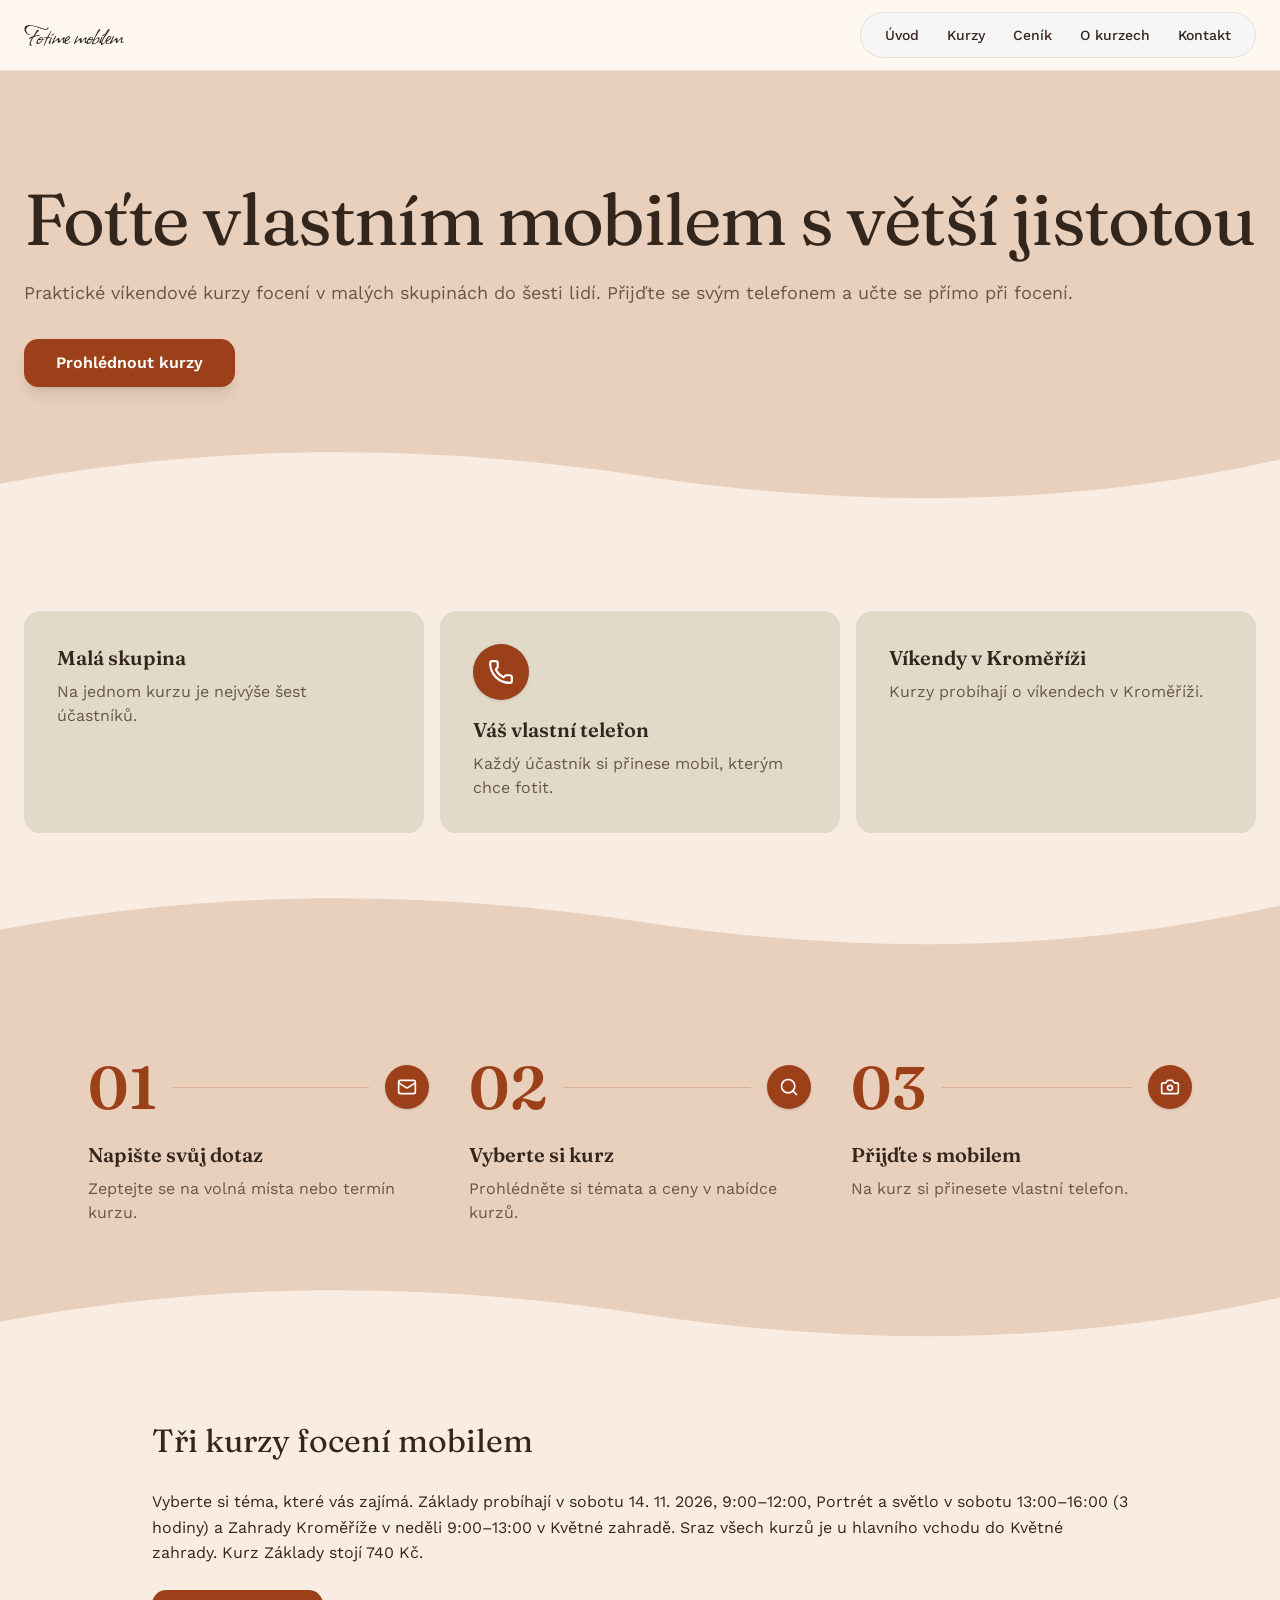
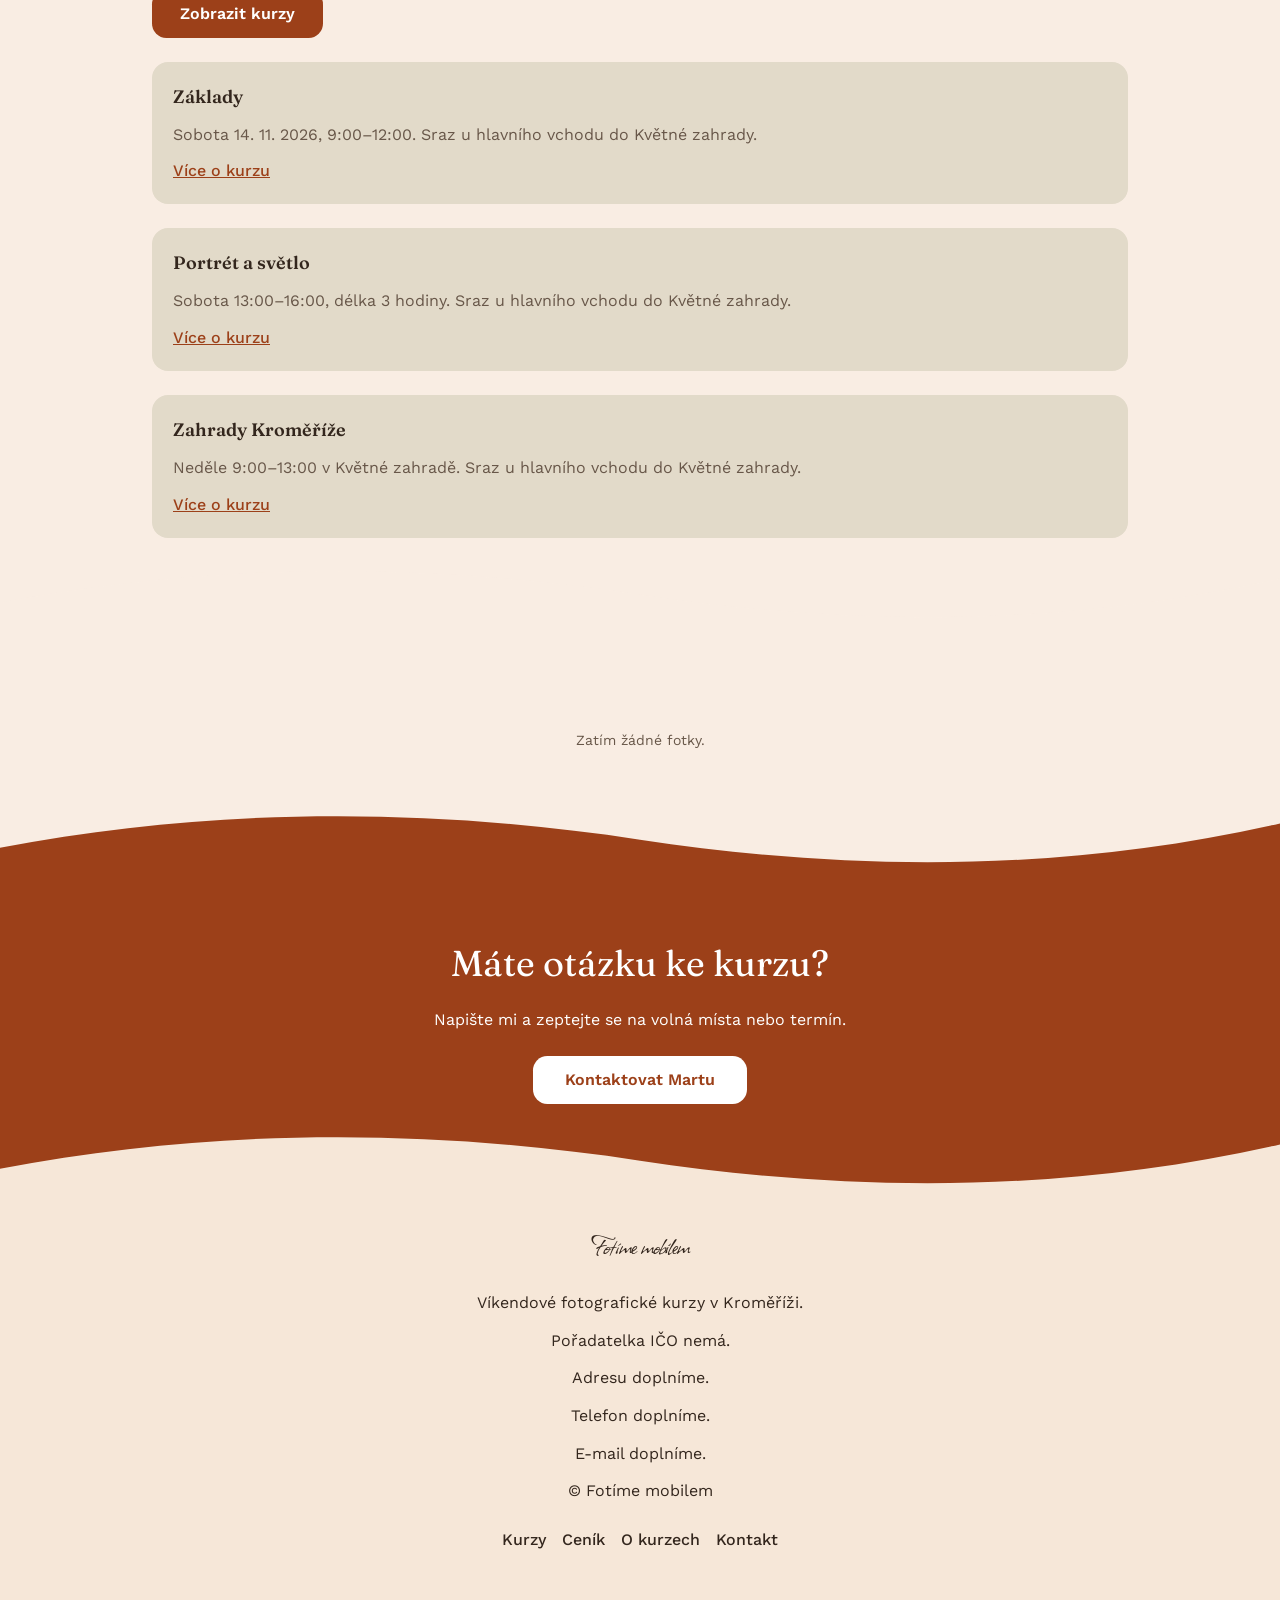
==== index.html @ 99a4ca1e "Deploy website: Fotíme mobilem" ====
<!DOCTYPE html>
<html lang="cs">
  <head>
    <meta charset="UTF-8" />
    <meta name="viewport" content="width=device-width, initial-scale=1.0" />
    <meta name="description" content="Praktické víkendové kurzy focení vlastním mobilem v Kroměříži. Malé skupiny do šesti lidí a tři kurzy od 690 Kč." />
    <meta property="og:title" content="Fotíme mobilem" />
    <meta property="og:description" content="Praktické víkendové kurzy focení vlastním mobilem v Kroměříži. Malé skupiny do šesti lidí a tři kurzy od 690 Kč." />
    <meta property="og:type" content="website" />
    <meta property="og:locale" content="cs" />
    <meta name="twitter:card" content="summary" />
    <meta name="twitter:title" content="Fotíme mobilem" />
    <meta name="twitter:description" content="Praktické víkendové kurzy focení vlastním mobilem v Kroměříži. Malé skupiny do šesti lidí a tři kurzy od 690 Kč." />
    <script type="application/ld+json">{"@context":"https://schema.org","@graph":[{"@type":"Organization","name":"Fotíme mobilem"}]}</script>
    <title>Fotíme mobilem</title>
    <link rel="stylesheet" href="/assets/utilities.css" />
    <link rel="stylesheet" href="/styles.css" />
  </head>
  <body>
    <div class="jean-site-shell" data-jean-motion="off" style="min-height:100vh;display:flex;flex-direction:column">
    <header data-jean-burger="{&quot;panelCss&quot;:&quot;background:#FFF8F0;border-color:color-mix(in srgb, #33261D 10%, transparent)&quot;,&quot;linkCss&quot;:&quot;color:#33261D&quot;,&quot;links&quot;:[{&quot;href&quot;:&quot;/&quot;,&quot;label&quot;:&quot;Úvod&quot;},{&quot;href&quot;:&quot;/kurzy.html#section_kurzy&quot;,&quot;label&quot;:&quot;Kurzy&quot;},{&quot;href&quot;:&quot;/cenik.html#section_cenik&quot;,&quot;label&quot;:&quot;Ceník&quot;},{&quot;href&quot;:&quot;/o-kurzech.html#section_o-kurzech&quot;,&quot;label&quot;:&quot;O kurzech&quot;},{&quot;href&quot;:&quot;/kontakt.html#section_kontakt&quot;,&quot;label&quot;:&quot;Kontakt&quot;}],&quot;cta&quot;:null,&quot;mobileOnly&quot;:true}" class="sticky top-0 z-50" style="background-color:var(--color-bg);border-bottom:1px solid var(--color-line)" id="section_header" data-section-id="section_header" data-section-type="header">
      <div class="max-w-7xl mx-auto px-6 py-3 flex items-center justify-between gap-8">
        <span class="inline-flex items-center gap-3 flex-shrink-0"><span class="text-xl tracking-tight flex-shrink-0" data-block-id="block_brand" data-block-type="text.heading" style="color:var(--color-text);font-family:'Allison', var(--font-heading);font-weight:400;font-size:1.875rem">Fotíme mobilem</span></span>
        <nav class="hidden md:flex items-center gap-1 px-3 py-1.5 rounded-full" style="background-color:var(--color-nav);border:1px solid var(--color-nav-border)" data-block-id="block_navigation" data-block-type="nav_links">
          <a href="/" class="text-sm font-medium px-3 py-1.5 rounded-full hover:opacity-70 transition-opacity" style="color:var(--color-text)">Úvod</a>
          <a href="/kurzy.html#section_kurzy" class="text-sm font-medium px-3 py-1.5 rounded-full hover:opacity-70 transition-opacity" style="color:var(--color-text)">Kurzy</a>
          <a href="/cenik.html#section_cenik" class="text-sm font-medium px-3 py-1.5 rounded-full hover:opacity-70 transition-opacity" style="color:var(--color-text)">Ceník</a>
          <a href="/o-kurzech.html#section_o-kurzech" class="text-sm font-medium px-3 py-1.5 rounded-full hover:opacity-70 transition-opacity" style="color:var(--color-text)">O kurzech</a>
          <a href="/kontakt.html#section_kontakt" class="text-sm font-medium px-3 py-1.5 rounded-full hover:opacity-70 transition-opacity" style="color:var(--color-text)">Kontakt</a>
        </nav>
        
        <button type="button" aria-expanded="false" aria-controls="jean-header-menu" aria-label="Menu" class="md:hidden inline-flex flex-col justify-center items-center gap-1.5 w-11 h-11 -mr-2 flex-shrink-0 cursor-pointer bg-transparent border-0">
          <span style="width:20px;height:2px;background-color:var(--color-text);display:block;transition:transform .2s;transform:none"></span>
          <span style="width:20px;height:2px;background-color:var(--color-text);display:block;opacity:1;transition:opacity .2s"></span>
          <span style="width:20px;height:2px;background-color:var(--color-text);display:block;transition:transform .2s;transform:none"></span>
        </button>
      </div>
      
    </header>
    <section class=" jean-scroll-stage jean-hero-stage py-20 lg:py-28 relative overflow-hidden" data-jean-parallax-root="hero" style="background-color:var(--color-surface-strong)" data-jean-edge-below="1" id="section_hero" data-section-id="section_hero" data-section-type="hero">

      <div class="jean-hero-shell">
        <div class="relative z-10 max-w-7xl mx-auto px-6 flex flex-col lg:flex-row items-center gap-12 w-full">
        <div class="flex-1 jean-panel-sticky jean-motion-layer jean-parallax-subtle" data-jean-reveal="true">
          <h1 class="text-5xl lg:text-7xl tracking-tight" data-block-id="block_hero_heading" data-block-type="text.heading" style="color:var(--color-text);font-family:var(--font-heading);font-weight:400">Foťte vlastním mobilem s větší jistotou</h1>
          <p class="mt-6 text-lg" data-block-id="block_hero_intro" data-block-type="text.paragraph" style="color:var(--color-muted);font-family:var(--font-body);font-weight:400">Praktické víkendové kurzy focení v malých skupinách do šesti lidí. Přijďte se svým telefonem a učte se přímo při focení.</p>
          <div class="mt-8"><a href="/kurzy#section_kurzy" class=" inline-block px-8 py-3 font-semibold shadow-lg" data-block-id="block_hero_courses" data-block-type="button" style="border-radius:0.9rem;color:var(--color-on-primary, #fff);background-color:var(--color-primary);border:none">Prohlédnout kurzy</a></div>
        </div>
        
        </div>
      </div>
    </section>
    <div id="section_uvod" class="jean-motion-layer" data-jean-reveal="true" data-section-id="section_uvod" data-section-type="features" data-jean-edge-above="wave" data-jean-edge-below="1">
    <section class="py-20 lg:py-28 jean-scroll-stage jean-section-shell" data-jean-parallax-root="features" style="background-color:var(--color-bg-alt)">
      <div class="max-w-7xl mx-auto px-6 ">
        
        
        <div class="jean-stagger-grid grid grid-cols-1 md:grid-cols-2 lg:grid-cols-3 gap-6 items-stretch">
          <div class="group jean-card-filled p-8 rounded-2xl h-full flex flex-col jean-motion-layer jean-stagger-card jean-parallax-up" data-jean-reveal="true" data-block-id="block_mala_skupina" data-block-type="card" style="transition-delay:0s">
            
            
            <h3 class="text-xl font-semibold mb-2" style="color:var(--color-text)">Malá skupina</h3>
            <p style="color:var(--color-muted)">Na jednom kurzu je nejvýše šest účastníků.</p>
          </div>
          <div class="group jean-card-filled p-8 rounded-2xl h-full flex flex-col jean-motion-layer jean-stagger-card jean-parallax-down" data-jean-reveal="true" data-block-id="block_vlastni_telefon" data-block-type="card" style="transition-delay:0.08s">
            
            <div class="w-14 h-14 rounded-full flex items-center justify-center mb-4" style="background-color:var(--color-primary);color:var(--color-on-primary, #fff);box-shadow:0 1px 3px rgba(15,23,42,0.14)"><svg xmlns="http://www.w3.org/2000/svg" class="lucide lucide-phone" width="26" height="26" viewBox="0 0 24 24" fill="none" stroke="currentColor" stroke-width="2" stroke-linecap="round" stroke-linejoin="round" aria-hidden="true"><path d="M13.832 16.568a1 1 0 0 0 1.213-.303l.355-.465A2 2 0 0 1 17 15h3a2 2 0 0 1 2 2v3a2 2 0 0 1-2 2A18 18 0 0 1 2 4a2 2 0 0 1 2-2h3a2 2 0 0 1 2 2v3a2 2 0 0 1-.8 1.6l-.468.351a1 1 0 0 0-.292 1.233 14 14 0 0 0 6.392 6.384" /></svg></div>
            <h3 class="text-xl font-semibold mb-2" style="color:var(--color-text)">Váš vlastní telefon</h3>
            <p style="color:var(--color-muted)">Každý účastník si přinese mobil, kterým chce fotit.</p>
          </div>
          <div class="group jean-card-filled p-8 rounded-2xl h-full flex flex-col jean-motion-layer jean-stagger-card jean-parallax-up" data-jean-reveal="true" data-block-id="block_vikend" data-block-type="card" style="transition-delay:0.16s">
            
            
            <h3 class="text-xl font-semibold mb-2" style="color:var(--color-text)">Víkendy v Kroměříži</h3>
            <p style="color:var(--color-muted)">Kurzy probíhají o víkendech v Kroměříži.</p>
          </div>
        </div>
      </div>
    </section>
    </div>
    <div id="section_jak_kurz_probiha" class="jean-motion-layer" data-jean-reveal="true" data-section-id="section_jak_kurz_probiha" data-section-type="how_it_works" data-jean-edge-above="wave" data-jean-edge-below="1">
    <section class="py-20 lg:py-28 jean-section-shell" data-jean-steps="numbered" style="background-color:var(--color-surface-strong)">
      <div class="max-w-6xl mx-auto px-6">
        
        
        <div class="jean-stagger-grid grid grid-cols-1 md:grid-cols-2 lg:grid-cols-3" style="column-gap:2.5rem;row-gap:3rem"><article class="jean-step flex flex-col jean-motion-layer jean-stagger-card jean-parallax-up" data-jean-reveal="true" data-block-id="block_krok_dotaz" data-block-type="card" style="transition-delay:0s">
            <div class="flex items-center gap-4 mb-6">
              <span class="text-5xl lg:text-6xl font-semibold leading-none" aria-hidden="true" data-jean-step-numeral="true" style="color:var(--color-primary);font-family:var(--font-heading);font-variant-numeric:tabular-nums">01</span>
              <span class="flex-1" aria-hidden="true" data-jean-step-rule="true" style="height:1px;background-color:var(--color-line-strong)"></span>
              <span class="w-11 h-11 rounded-full flex items-center justify-center shrink-0" style="background-color:var(--color-primary);color:var(--color-on-primary, #fff);box-shadow:0 1px 3px rgba(15,23,42,0.14)"><svg xmlns="http://www.w3.org/2000/svg" class="lucide lucide-mail" width="20" height="20" viewBox="0 0 24 24" fill="none" stroke="currentColor" stroke-width="2" stroke-linecap="round" stroke-linejoin="round" aria-hidden="true"><path d="m22 7-8.991 5.727a2 2 0 0 1-2.009 0L2 7" /> <rect x="2" y="4" width="20" height="16" rx="2" /></svg></span>
            </div>
            <h3 class="text-xl font-semibold mb-2" style="color:var(--color-text)">Napište svůj dotaz</h3><p style="color:var(--color-muted)">Zeptejte se na volná místa nebo termín kurzu.</p>
          </article>
          <article class="jean-step flex flex-col jean-motion-layer jean-stagger-card jean-parallax-down" data-jean-reveal="true" data-block-id="block_krok_vyber" data-block-type="card" style="transition-delay:0.08s">
            <div class="flex items-center gap-4 mb-6">
              <span class="text-5xl lg:text-6xl font-semibold leading-none" aria-hidden="true" data-jean-step-numeral="true" style="color:var(--color-primary);font-family:var(--font-heading);font-variant-numeric:tabular-nums">02</span>
              <span class="flex-1" aria-hidden="true" data-jean-step-rule="true" style="height:1px;background-color:var(--color-line-strong)"></span>
              <span class="w-11 h-11 rounded-full flex items-center justify-center shrink-0" style="background-color:var(--color-primary);color:var(--color-on-primary, #fff);box-shadow:0 1px 3px rgba(15,23,42,0.14)"><svg xmlns="http://www.w3.org/2000/svg" class="lucide lucide-search" width="20" height="20" viewBox="0 0 24 24" fill="none" stroke="currentColor" stroke-width="2" stroke-linecap="round" stroke-linejoin="round" aria-hidden="true"><path d="m21 21-4.34-4.34" /> <circle cx="11" cy="11" r="8" /></svg></span>
            </div>
            <h3 class="text-xl font-semibold mb-2" style="color:var(--color-text)">Vyberte si kurz</h3><p style="color:var(--color-muted)">Prohlédněte si témata a ceny v nabídce kurzů.</p>
          </article>
          <article class="jean-step flex flex-col jean-motion-layer jean-stagger-card jean-parallax-up" data-jean-reveal="true" data-block-id="block_krok_telefon" data-block-type="card" style="transition-delay:0.16s">
            <div class="flex items-center gap-4 mb-6">
              <span class="text-5xl lg:text-6xl font-semibold leading-none" aria-hidden="true" data-jean-step-numeral="true" style="color:var(--color-primary);font-family:var(--font-heading);font-variant-numeric:tabular-nums">03</span>
              <span class="flex-1" aria-hidden="true" data-jean-step-rule="true" style="height:1px;background-color:var(--color-line-strong)"></span>
              <span class="w-11 h-11 rounded-full flex items-center justify-center shrink-0" style="background-color:var(--color-primary);color:var(--color-on-primary, #fff);box-shadow:0 1px 3px rgba(15,23,42,0.14)"><svg xmlns="http://www.w3.org/2000/svg" class="lucide lucide-camera" width="20" height="20" viewBox="0 0 24 24" fill="none" stroke="currentColor" stroke-width="2" stroke-linecap="round" stroke-linejoin="round" aria-hidden="true"><path d="M14.5 4h-5L7 7H4a2 2 0 0 0-2 2v9a2 2 0 0 0 2 2h16a2 2 0 0 0 2-2V9a2 2 0 0 0-2-2h-3l-2.5-3z" /> <circle cx="12" cy="13" r="3" /></svg></span>
            </div>
            <h3 class="text-xl font-semibold mb-2" style="color:var(--color-text)">Přijďte s mobilem</h3><p style="color:var(--color-muted)">Na kurz si přinesete vlastní telefon.</p>
          </article></div>
        
      </div>
    </section>
    </div>
    <div id="section_nabidka" class="jean-motion-layer" data-jean-reveal="true" data-section-id="section_nabidka" data-section-type="content_group" data-jean-edge-above="wave" data-jean-edge-below="1">
    <section class="py-16 lg:py-20 jean-section-shell" style="background-color:var(--color-bg-alt)">
      <div class="max-w-5xl mx-auto px-6 flex flex-col gap-6">
        <div><h2 data-block-id="block_nabidka_heading" data-block-type="text.heading" style="font-size:2rem;font-weight:400;color:var(--color-text)">Tři kurzy focení mobilem</h2></div>
        <div><p data-block-id="block_nabidka_text" data-block-type="text.paragraph" style="color:var(--color-text);line-height:1.6;font-weight:400">Vyberte si téma, které vás zajímá. Základy probíhají v sobotu 14. 11. 2026, 9:00–12:00, Portrét a světlo v sobotu 13:00–16:00 (3 hodiny) a Zahrady Kroměříže v neděli 9:00–13:00 v Květné zahradě. Sraz všech kurzů je u hlavního vchodu do Květné zahrady. Kurz Základy stojí 740 Kč.</p></div>
        <div><div data-block-id="block_nabidka_button" data-block-type="button"><a href="/kurzy#section_kurzy" style="display:inline-block;padding:.75rem 1.75rem;font-weight:600;border-radius:0.9rem;color:var(--color-on-primary, #fff);background:var(--color-primary);border:none">Zobrazit kurzy</a></div></div>
        <div><div data-block-id="block_nabidka_kurz_zaklady" data-block-type="card" style="padding:1.25rem;border-radius:16px;border:1px solid transparent;background:var(--color-card-strong);color:var(--color-text);display:grid;gap:.75rem"><h3 style="font-size:1.125rem;font-weight:600;margin:0;color:var(--color-text)">Základy</h3><p style="margin:0;color:var(--color-muted);opacity:1;line-height:1.6">Sobota 14. 11. 2026, 9:00–12:00. Sraz u hlavního vchodu do Květné zahrady.</p><div style="display:flex;flex-wrap:wrap;gap:.75rem;align-items:center"><a href="/kurzy#section_kurzy" style="color:var(--color-primary);font-weight:500;text-decoration:underline">Více o kurzu</a></div></div></div>
        <div><div data-block-id="block_nabidka_kurz_portret" data-block-type="card" style="padding:1.25rem;border-radius:16px;border:1px solid transparent;background:var(--color-card-strong);color:var(--color-text);display:grid;gap:.75rem"><h3 style="font-size:1.125rem;font-weight:600;margin:0;color:var(--color-text)">Portrét a světlo</h3><p style="margin:0;color:var(--color-muted);opacity:1;line-height:1.6">Sobota 13:00–16:00, délka 3 hodiny. Sraz u hlavního vchodu do Květné zahrady.</p><div style="display:flex;flex-wrap:wrap;gap:.75rem;align-items:center"><a href="/kurzy#section_kurzy" style="color:var(--color-primary);font-weight:500;text-decoration:underline">Více o kurzu</a></div></div></div>
        <div><div data-block-id="block_nabidka_kurz_zahrady" data-block-type="card" style="padding:1.25rem;border-radius:16px;border:1px solid transparent;background:var(--color-card-strong);color:var(--color-text);display:grid;gap:.75rem"><h3 style="font-size:1.125rem;font-weight:600;margin:0;color:var(--color-text)">Zahrady Kroměříže</h3><p style="margin:0;color:var(--color-muted);opacity:1;line-height:1.6">Neděle 9:00–13:00 v Květné zahradě. Sraz u hlavního vchodu do Květné zahrady.</p><div style="display:flex;flex-wrap:wrap;gap:.75rem;align-items:center"><a href="/kurzy#section_kurzy" style="color:var(--color-primary);font-weight:500;text-decoration:underline">Více o kurzu</a></div></div></div>
      </div>
    </section>
    </div>
    <div class="jean-motion-layer" data-jean-reveal="true" data-jean-edge-above="wave" data-jean-edge-below="1" id="section_gallery" data-section-id="section_gallery" data-section-type="gallery">
    <section class="py-20 lg:py-28 jean-section-shell " style="background-color:var(--color-bg-alt)">
      <div class="jean-rhythm-wide mx-auto px-6">
        <div class="jean-widget jean-widget--gallery" data-jean-capability="gallery" data-jean-columns="2"><p class="jean-widget-empty">Zatím žádné fotky.</p></div>
      </div>
    </section>
    </div>
    <div id="section_cta_banner" class="jean-motion-layer" data-jean-reveal="true" data-section-id="section_cta_banner" data-section-type="cta_banner" data-jean-edge-above="wave" data-jean-edge-below="1">
    <section class="py-16 lg:py-20" style="background:var(--color-primary)">
      <div class="max-w-4xl mx-auto px-6 text-center">
        <h2 class="text-3xl lg:text-4xl font-bold mb-6" data-block-id="block_cta_heading" data-block-type="text.heading" style="color:var(--color-on-primary, #fff)">Máte otázku ke kurzu?</h2>
        <div class="jean-on-primary mb-6 flex flex-col gap-3"><div><p data-block-id="block_cta_text" data-block-type="text.paragraph" style="color:var(--color-text);line-height:1.6;font-weight:400">Napište mi a zeptejte se na volná místa nebo termín.</p></div></div>
        <a href="/kontakt#section_kontakt" class="inline-block px-8 py-3 font-semibold" data-block-id="block_cta_button" data-block-type="button" style="border-radius:0.9rem;color:var(--color-primary);background-color:var(--color-on-primary, #fff);border:none">Kontaktovat Martu</a>
      </div>
    </section>
    </div>
    <footer class="py-10 mt-auto" style="background-color:#F6E7D8" data-jean-edge-above="wave" id="section_footer" data-section-id="section_footer" data-section-type="footer">
      <div class="max-w-7xl mx-auto px-6 flex flex-col gap-6">
        <div class="text-center"><span class="text-xl font-bold tracking-tight" data-block-id="block_footer_brand" data-block-type="text.heading" style="color:var(--color-text);font-family:'Allison', var(--font-heading);font-weight:400;font-size:1.875rem">Fotíme mobilem</span></div>
        <div class="text-center max-w-3xl mx-auto flex flex-col gap-3"><div><p data-block-id="block_footer_location" data-block-type="text.paragraph" style="color:var(--color-text);line-height:1.6;font-weight:400">Víkendové fotografické kurzy v Kroměříži.</p></div>
          <div><p data-block-id="block_footer_ico" data-block-type="text.paragraph" style="color:var(--color-text);line-height:1.6;font-weight:400">Pořadatelka IČO nemá.</p></div>
          <div><p data-block-id="block_footer_address" data-block-type="text.paragraph" style="color:var(--color-text);line-height:1.6;font-weight:400">Adresu doplníme.</p></div>
          <div><p data-block-id="block_footer_phone" data-block-type="text.paragraph" style="color:var(--color-text);line-height:1.6;font-weight:400">Telefon doplníme.</p></div>
          <div><p data-block-id="block_footer_email" data-block-type="text.paragraph" style="color:var(--color-text);line-height:1.6;font-weight:400">E-mail doplníme.</p></div>
          <div><p data-block-id="block_footer_copyright" data-block-type="text.paragraph" style="color:var(--color-text);line-height:1.6;font-weight:400">© Fotíme mobilem</p></div></div>
        <div class="flex flex-col items-center gap-3"><div><nav data-block-id="block_footer_nav" data-block-type="nav_links" style="display:flex;flex-wrap:wrap;justify-content:center;gap:1rem"><a href="/kurzy#section_kurzy" style="color:var(--color-text);font-weight:500">Kurzy</a><a href="/cenik#section_cenik" style="color:var(--color-text);font-weight:500">Ceník</a><a href="/o-kurzech#section_o-kurzech" style="color:var(--color-text);font-weight:500">O kurzech</a><a href="/kontakt#section_kontakt" style="color:var(--color-text);font-weight:500">Kontakt</a></nav></div></div>
        
        
      </div>
    </footer><div data-jean-identification="1" aria-label="Údaje o provozovateli" style="background:#F6E7D8!important;color:#111827!important;font-family:var(--font-body, ui-sans-serif), system-ui, -apple-system, sans-serif;font-size:13px!important;line-height:1.6!important;padding:8px 16px;text-align:center;word-break:break-word;display:block!important;visibility:visible!important;opacity:1!important;position:static!important;height:auto!important;max-height:none!important;overflow:visible!important;clip-path:none!important;transform:none!important;content-visibility:visible!important"><span style="display:block!important;visibility:visible!important;opacity:1!important;color:inherit!important;font-size:13px!important;line-height:1.6!important;position:static!important;height:auto!important;max-height:none!important;overflow:visible!important;clip-path:none!important;transform:none!important;text-indent:0!important;letter-spacing:normal!important;word-spacing:normal!important;content-visibility:visible!important"><a href="https://jeanai.cz" rel="noopener" style="display:inline!important;text-decoration:underline;visibility:visible!important;opacity:1!important;color:inherit!important;font-size:13px!important;line-height:1.6!important;position:static!important;height:auto!important;max-height:none!important;overflow:visible!important;clip-path:none!important;transform:none!important;text-indent:0!important;letter-spacing:normal!important;word-spacing:normal!important;content-visibility:visible!important"><svg aria-hidden="true" focusable="false" width="14" height="14" viewBox="0 0 128 128" style="display:inline-block!important;visibility:visible!important;opacity:1!important;width:14px!important;height:14px!important;vertical-align:-2px;margin-right:6px"><defs><linearGradient id="jean-mark-ring" x1="0" y1="0" x2="1" y2="1"><stop offset="0" stop-color="#5814cf"/><stop offset="1" stop-color="#12c9e6"/></linearGradient></defs><circle cx="64" cy="64" r="43.5" fill="none" stroke="url(#jean-mark-ring)" stroke-width="19"/></svg>S péčí vytvořeno v JeanAI</a> · <a href="/soukromi.html" style="display:inline!important;text-decoration:underline;visibility:visible!important;opacity:1!important;color:inherit!important;font-size:13px!important;line-height:1.6!important;position:static!important;height:auto!important;max-height:none!important;overflow:visible!important;clip-path:none!important;transform:none!important;text-indent:0!important;letter-spacing:normal!important;word-spacing:normal!important;content-visibility:visible!important">Zásady ochrany osobních údajů</a></span></div>
    </div>
    <script>
(function () {
  "use strict";

  function styled(tag, css) {
    var el = document.createElement(tag);
    el.style.cssText = css;
    return el;
  }

  // ── gallery lightbox — parity with the React modal, clicks only ──
  var galleries = document.querySelectorAll('[data-jean-lightbox]');
  for (var g = 0; g < galleries.length; g += 1) (function (sectionEl) {
    var figures = sectionEl.querySelectorAll('figure');
    var managedMount = sectionEl.getAttribute('data-jean-lightbox') === 'managed';
    if (figures.length === 0 && !managedMount) return;
    var items = [];
    for (var i = 0; i < figures.length; i += 1) {
      var img = figures[i].querySelector('img');
      items.push({
        src: img ? (img.getAttribute('data-jean-full') || img.getAttribute('src') || '') : '',
        alt: img ? (img.getAttribute('alt') || '') : '',
      });
    }

    var idx = -1;
    var overlay = null;
    var imgEl = null;
    var counterEl = null;

    function close() {
      if (overlay && overlay.parentNode) overlay.parentNode.removeChild(overlay);
      overlay = null;
      idx = -1;
    }
    function show(next) {
      idx = Math.max(0, Math.min(items.length - 1, next));
      imgEl.src = items[idx].src;
      imgEl.alt = items[idx].alt;
      counterEl.textContent = (idx + 1) + ' / ' + items.length;
    }
    function navButton(placementCss, text, onClick) {
      var btn = styled('button', 'position:absolute;' + placementCss + ';padding:0.75rem;border-radius:9999px;background:rgba(255,255,255,0.15);color:#fff;border:none;cursor:pointer');
      btn.type = 'button';
      btn.textContent = text;
      btn.addEventListener('click', function (e) { e.stopPropagation(); onClick(); });
      return btn;
    }
    function open(start) {
      overlay = styled('div', 'position:fixed;inset:0;z-index:100;display:flex;align-items:center;justify-content:center;background:rgba(0,0,0,0.92)');
      overlay.addEventListener('click', close);
      var wrap = styled('div', 'position:relative');
      wrap.addEventListener('click', function (e) { e.stopPropagation(); });
      imgEl = styled('img', 'max-height:85vh;max-width:90vw;border-radius:0.75rem;object-fit:contain;box-shadow:0 25px 50px rgba(0,0,0,0.5)');
      wrap.appendChild(imgEl);
      counterEl = styled('div', 'position:absolute;bottom:1rem;left:50%;transform:translateX(-50%);font-size:0.875rem;color:rgba(255,255,255,0.7)');
      overlay.appendChild(wrap);
      overlay.appendChild(navButton('left:1rem;top:50%;transform:translateY(-50%);font-size:1.5rem', '\u2190', function () { show(idx - 1); }));
      overlay.appendChild(navButton('right:1rem;top:50%;transform:translateY(-50%);font-size:1.5rem', '\u2192', function () { show(idx + 1); }));
      overlay.appendChild(navButton('top:1rem;right:1rem;font-size:1.2rem;line-height:1', '\u00d7', close));
      overlay.appendChild(counterEl);
      document.body.appendChild(overlay);
      show(start);
    }

    // 8z56 W-2a — a MANAGED gallery's figures are its collection's, and the
    // live refresh replaces them after this runs: one delegate on the section,
    // the list read at the click, and a placeholder panel never opens.
    if (managedMount) {
      sectionEl.addEventListener('click', function (e) {
        var fig = e && e.target && e.target.closest ? e.target.closest('figure') : null;
        if (!fig || fig.closest('[data-jean-placeholder]')) return;
        var live = sectionEl.querySelectorAll('figure');
        var at = -1;
        items = [];
        for (var k = 0; k < live.length; k += 1) {
          if (live[k].closest('[data-jean-placeholder]')) continue;
          if (live[k] === fig) at = items.length;
          var liveImg = live[k].querySelector('img');
          items.push({
            src: liveImg ? (liveImg.getAttribute('data-jean-full') || liveImg.getAttribute('src') || '') : '',
            alt: liveImg ? (liveImg.getAttribute('alt') || '') : '',
          });
        }
        if (at >= 0) open(at);
      });
      return;
    }

    for (var f = 0; f < figures.length; f += 1) (function (fi) {
      figures[fi].addEventListener('click', function () { open(fi); });
    })(f);
  })(galleries[g]);

  // ── a picture that opens (8z46 QL-24a) ──
  // Bound to img[data-jean-image-open], which the renderer stamps on a picture
  // whose block or site says it opens. Never in the editor's canvas: the
  // overlay's own script is on that page (script[data-jean-overlay]) and a
  // click there selects the block, so the click is left to it.
  //
  // From the keyboard too (8z46 leftover, 8z50 run): the picture is in the Tab
  // order and opens on Enter or Space; the dialog takes the focus on its close
  // button and keeps Tab inside; closing it, any way, gives the focus back to
  // the picture that opened it. The canvas is asked at the moment of the key,
  // as at the click: its overlay script comes after this one on the page.
  var openables = document.querySelectorAll('img[data-jean-image-open]');
  if (openables.length > 0) (function () {
    var box = null;
    var boxImg = null;
    var boxCaption = null;
    var boxCounter = null;
    var boxClose = null;
    var opener = null;
    var group = [];
    var at = -1;

    function inEditorCanvas() {
      return typeof document.querySelector === 'function' && Boolean(document.querySelector('script[data-jean-overlay]'));
    }
    function sameSection(img) {
      var root = typeof img.closest === 'function' ? img.closest('[data-section-id]') : null;
      if (!root) return [img];
      var list = root.querySelectorAll('img[data-jean-image-open]');
      var out = [];
      for (var i = 0; i < list.length; i += 1) out.push(list[i]);
      return out.length ? out : [img];
    }
    function paint() {
      var img = group[at];
      boxImg.src = img.getAttribute('data-jean-full') || img.getAttribute('src') || '';
      boxImg.alt = img.getAttribute('alt') || '';
      boxCaption.textContent = boxImg.alt;
      boxCaption.style.display = boxImg.alt ? 'block' : 'none';
      if (boxCounter) boxCounter.textContent = (at + 1) + ' / ' + group.length;
    }
    function step(delta) {
      if (group.length < 2) return;
      at = (at + delta + group.length) % group.length;
      paint();
    }
    function inside(el) {
      for (var x = el; x; x = x.parentNode) if (x === box) return true;
      return false;
    }
    function keepTabInside(e) {
      var buttons = box.querySelectorAll('button');
      if (!buttons.length) return;
      var first = buttons[0];
      var last = buttons[buttons.length - 1];
      var active = document.activeElement;
      if (e.shiftKey ? (active === first || !inside(active)) : (active === last || !inside(active))) {
        if (typeof e.preventDefault === 'function') e.preventDefault();
        (e.shiftKey ? last : first).focus();
      }
    }
    function onKey(e) {
      if (!box) return;
      if (e.key === 'Escape') shut();
      else if (e.key === 'ArrowRight') step(1);
      else if (e.key === 'ArrowLeft') step(-1);
      else if (e.key === 'Tab') keepTabInside(e);
    }
    function shut() {
      if (box && box.parentNode) box.parentNode.removeChild(box);
      box = null;
      boxClose = null;
      at = -1;
      if (typeof document.removeEventListener === 'function') document.removeEventListener('keydown', onKey);
      var back = opener;
      opener = null;
      if (back && typeof back.focus === 'function') back.focus();
    }
    function control(placementCss, text, onClick) {
      var btn = styled('button', 'position:absolute;' + placementCss + ';padding:0.75rem;border-radius:9999px;background:rgba(255,255,255,0.15);color:#fff;border:none;cursor:pointer');
      btn.type = 'button';
      btn.textContent = text;
      btn.addEventListener('click', function (e) { e.stopPropagation(); onClick(); });
      return btn;
    }
    function open(img) {
      opener = img;
      group = sameSection(img);
      at = Math.max(0, group.indexOf(img));
      box = styled('div', 'position:fixed;inset:0;z-index:101;display:flex;flex-direction:column;align-items:center;justify-content:center;gap:1rem;padding:1.5rem;background:rgba(0,0,0,0.9);cursor:zoom-out');
      box.setAttribute('role', 'dialog');
      box.setAttribute('aria-modal', 'true');
      box.addEventListener('click', shut);
      boxImg = styled('img', 'max-height:80vh;max-width:92vw;border-radius:0.75rem;object-fit:contain;box-shadow:0 25px 50px rgba(0,0,0,0.5);cursor:default');
      boxImg.addEventListener('click', function (e) { e.stopPropagation(); });
      boxCaption = styled('p', 'margin:0;max-width:60rem;text-align:center;color:#fff;font-size:0.95rem;line-height:1.5');
      box.appendChild(boxImg);
      box.appendChild(boxCaption);
      boxCounter = null;
      if (group.length > 1) {
        boxCounter = styled('div', 'font-size:0.875rem;color:rgba(255,255,255,0.7)');
        box.appendChild(boxCounter);
        box.appendChild(control('left:1rem;top:50%;transform:translateY(-50%);font-size:1.5rem', '\u2190', function () { step(-1); }));
        box.appendChild(control('right:1rem;top:50%;transform:translateY(-50%);font-size:1.5rem', '\u2192', function () { step(1); }));
      }
      boxClose = control('top:1rem;right:1rem;font-size:1.2rem;line-height:1', '\u00d7', shut);
      box.appendChild(boxClose);
      document.body.appendChild(box);
      if (typeof document.addEventListener === 'function') document.addEventListener('keydown', onKey);
      paint();
      if (typeof boxClose.focus === 'function') boxClose.focus();
    }
    for (var o = 0; o < openables.length; o += 1) (function (img) {
      if (img.getAttribute('tabindex') === null) img.setAttribute('tabindex', '0');
      img.setAttribute('role', 'button');
      img.addEventListener('click', function (e) {
        if (inEditorCanvas()) return;
        if (e && e.defaultPrevented) return;
        open(img);
      });
      // Enter opens on the press, Space on the release, as a button does: the
      // focus moves onto the close button when it opens, and a Space released
      // there would click it shut again. A held Enter opens once (its repeats
      // would press the close button, then the picture, in turn), and Space
      // opens only on the release of a press that began on this picture.
      var spacePressed = false;
      img.addEventListener('keydown', function (e) {
        if (box || inEditorCanvas()) return;
        if (e.key !== 'Enter' && e.key !== ' ') return;
        if (typeof e.preventDefault === 'function') e.preventDefault();
        if (e.repeat) return;
        if (e.key === 'Enter') open(img);
        else spacePressed = true;
      });
      img.addEventListener('keyup', function (e) {
        if (e.key !== ' ') return;
        var pressedHere = spacePressed;
        spacePressed = false;
        if (!pressedHere || box || inEditorCanvas()) return;
        if (typeof e.preventDefault === 'function') e.preventDefault();
        open(img);
      });
    })(openables[o]);
  })();

  // ── paged menu — the pager the mount render froze on page one ──
  var menus = document.querySelectorAll('[data-jean-menu-paged]');
  for (var m = 0; m < menus.length; m += 1) (function (sectionEl) {
    var pages = sectionEl.querySelectorAll('[data-jean-menu-page]');
    if (pages.length === 0) return;

    var prev = null;
    var next = null;
    var nums = [];
    var buttons = sectionEl.querySelectorAll('button');
    for (var i = 0; i < buttons.length; i += 1) {
      var label = (buttons[i].textContent || '').trim();
      if (label === '\u2190') prev = buttons[i];
      else if (label === '\u2192') next = buttons[i];
      else if (/^[0-9]+$/.test(label)) nums.push(buttons[i]);
    }
    var counter = null;
    var divs = sectionEl.querySelectorAll('div');
    for (var d = 0; d < divs.length; d += 1) {
      if (/^[0-9]+ \/ [0-9]+$/.test((divs[d].textContent || '').trim()) && !divs[d].querySelector('div')) {
        counter = divs[d];
        break;
      }
    }

    var current = 0;
    for (var p0 = 0; p0 < pages.length; p0 += 1) {
      if (pages[p0].style.display !== 'none') { current = p0; break; }
    }

    function setPage(n) {
      current = Math.max(0, Math.min(pages.length - 1, n));
      for (var p = 0; p < pages.length; p += 1) {
        pages[p].style.display = p === current ? 'block' : 'none';
      }
      if (counter) counter.textContent = (current + 1) + ' / ' + pages.length;
      if (prev) { prev.disabled = current === 0; prev.style.opacity = current === 0 ? '0.5' : '1'; }
      if (next) { next.disabled = current === pages.length - 1; next.style.opacity = current === pages.length - 1 ? '0.5' : '1'; }
      for (var b = 0; b < nums.length; b += 1) {
        var active = b === current;
        nums[b].style.border = active ? '1px solid var(--color-primary)' : '1px solid var(--color-line)';
        nums[b].style.backgroundColor = active ? 'color-mix(in srgb, var(--color-primary) 12%, white)' : 'var(--color-surface)';
        nums[b].style.color = active ? 'var(--color-primary)' : 'var(--color-text)';
      }
    }

    if (prev) prev.addEventListener('click', function () { setPage(current - 1); });
    if (next) next.addEventListener('click', function () { setPage(current + 1); });
    for (var nb = 0; nb < nums.length; nb += 1) (function (k) {
      nums[k].addEventListener('click', function () { setPage(k); });
    })(nb);
  })(menus[m]);

  // ── burger header — the drawer the mount render never painted ──
  //
  // DELEGATED from the document on purpose (8z52 QC-4), rather than bound to
  // the buttons this script finds at load. The editor's canvas swaps a changed
  // section's markup in place (canvasMorph.ts), and a listener left on the
  // button that was there at load sits on a node the page no longer holds: the
  // drawer opened once and then never again, so a header carrying
  // data-jean-burger — which is every header with a link or a CTA — had to
  // remount the whole canvas document for every edit to its text. A delegate
  // reads the header out of the event, so a header swapped in an hour later
  // behaves exactly like the one that loaded, and nobody has to re-initialise
  // anything for it.
  //
  // Which costs a rule: NO STATE IN A CLOSURE, because a closure describes the
  // header that was. The state is the DOM. Whether the drawer is open is the
  // button's aria-expanded — the attribute a screen reader is told anyway —
  // and the panel is the element carrying jean-burger-panel, built on open
  // and removed on close. A swapped header arrives with neither, and that is
  // the honest answer: the markup the renderer writes has the drawer shut.
  //
  // NOTE: no backticks anywhere below. The whole script is a JS template
  // literal, and a backtick in a COMMENT closes it — the error lands on a line
  // that looks fine.
  function burgerPanelOf(headerEl) {
    return headerEl.querySelector('.jean-burger-panel');
  }

  function buildBurgerPanel(data) {
    // Two shapes, because the two headers are two compositions. An overlay
    // header's drawer IS its navigation at every width, so it stays the
    // floating rounded card. The other three keep their nav on the desktop
    // and only borrow this below the md breakpoint, so their panel is a
    // full-width sheet under the bar — and it carries the md:hidden class, or
    // a reader who opens it on a phone and then widens the window is left
    // with a panel duplicating the nav bar above it.
    //
    // RESOLVED colours from the drawer data, never var(--color-*): this panel
    // hangs INSIDE the header, and a header on a dark ground scopes its own
    // --color-text / --color-line overrides to that element while leaving
    // --color-bg alone. A panel reading those tokens paints the page's white
    // background under the header's white text — invisible. Measured live.
    var face = data.panelCss || 'background:#FFFFFF;border-color:rgba(15,23,42,0.12)';
    var inkCss = data.linkCss || 'color:#0F172A';
    var panel = data.mobileOnly
      ? styled('div', 'padding:0 1.5rem 1.25rem;border-top-width:1px;border-top-style:solid;' + face)
      : styled('div', 'margin:0 1.5rem;border-radius:1rem;padding:2rem;border-width:1px;border-style:solid;box-shadow:0 24px 60px rgba(0,0,0,0.18);' + face);
    // jean-burger-panel is how the delegate finds an open drawer again; it is
    // a class and not a data-jean-* name on purpose, so it stays out of the
    // swap decision canvasMorph.ts makes from those names.
    panel.className = data.mobileOnly ? 'jean-burger-panel md:hidden' : 'jean-burger-panel';
    var nav = styled('nav', 'display:flex;flex-direction:column;gap:1rem');
    var links = Array.isArray(data.links) ? data.links : [];
    for (var i = 0; i < links.length; i += 1) {
      var a = styled('a', 'font-size:1.125rem;font-weight:500;text-decoration:none;' + inkCss);
      a.href = links[i].href || '#';
      a.textContent = links[i].label || 'Link';
      nav.appendChild(a);
    }
    panel.appendChild(nav);
    if (data.cta && data.cta.label) {
      var cta = styled('a', 'display:inline-flex;align-items:center;padding:0.625rem 1.5rem;margin-top:1.5rem;font-size:0.875rem;font-weight:600;text-decoration:none;' + (data.cta.css || ''));
      cta.href = data.cta.href || '#';
      cta.textContent = data.cta.label;
      panel.appendChild(cta);
    }
    return panel;
  }

  function paintBurgerButton(btn, open) {
    btn.setAttribute('aria-expanded', open ? 'true' : 'false');
    // TWO bars on the overlay burger, THREE on the others — and the middle
    // one has to go, or the X keeps a stroke through its centre. Written off
    // the actual count rather than a layout flag, so a burger that grows or
    // loses a bar animates correctly without this knowing which it was.
    var spans = btn.querySelectorAll('span');
    if (spans.length >= 3) {
      spans[0].style.transform = open ? 'translateY(9px) rotate(45deg)' : 'none';
      spans[1].style.opacity = open ? '0' : '1';
      spans[2].style.transform = open ? 'translateY(-9px) rotate(-45deg)' : 'none';
    } else if (spans.length === 2) {
      spans[0].style.transform = open ? 'translateY(4px) rotate(45deg)' : 'none';
      spans[1].style.transform = open ? 'translateY(-4px) rotate(-45deg)' : 'none';
    }
  }

  function shutBurger(headerEl) {
    var panel = burgerPanelOf(headerEl);
    if (panel && panel.parentNode) panel.parentNode.removeChild(panel);
    var btn = headerEl.querySelector('button[aria-label="Menu"]');
    if (btn) paintBurgerButton(btn, false);
  }

  function toggleBurger(headerEl, btn) {
    if (burgerPanelOf(headerEl)) { shutBurger(headerEl); return; }
    var data;
    try { data = JSON.parse(headerEl.getAttribute('data-jean-burger') || '{}'); } catch (err) { return; }
    headerEl.appendChild(buildBurgerPanel(data));
    paintBurgerButton(btn, true);
  }

  if (typeof document.addEventListener === 'function') {
    document.addEventListener('click', function (ev) {
      var target = ev && ev.target;
      if (!target || typeof target.closest !== 'function') return;
      var btn = target.closest('button[aria-label="Menu"]');
      var headerEl = (btn || target).closest('[data-jean-burger]');
      // A burger button in a header with no drawer data has nothing to open —
      // the renderer drops the attribute when the drawer would be empty.
      if (!headerEl) return;
      if (btn) { toggleBurger(headerEl, btn); return; }
      // A link inside the open drawer: the browser follows it, and the drawer
      // that covered the page goes with it — the close the per-link listener
      // used to do, now without a listener per link.
      var link = target.closest('a');
      if (link && link.closest('.jean-burger-panel')) shutBurger(headerEl);
    });
  }

  // ── click-to-load video (SF-1b) — the iframe is CREATED, never rendered ──
  //
  // The page ships a placeholder that is a link to the video's own page, so a
  // reader with no JavaScript still gets the video. With JavaScript, the click
  // is intercepted and the embed is built here instead — which is the only
  // moment a visitor's browser talks to YouTube or Vimeo, and it happens
  // because they asked. autoplay=1 is added so the click that replaced the
  // poster also starts the video: one click, not two. (No backticks in this
  // literal - one ends it, which is what the header two hundred lines up says.)
  var videos = document.querySelectorAll('[data-jean-video]');
  for (var vi = 0; vi < videos.length; vi += 1) (function (holder) {
    var trigger = holder.querySelector('[data-jean-video-play]');
    if (!trigger) return;
    trigger.addEventListener('click', function (ev) {
      var src = holder.getAttribute('data-jean-video');
      // No embed URL means the link is the only answer there is — let it open.
      if (!src) return;
      // The placeholder IS an <a href> to the video's own page, so the browser
      // gestures for „open this elsewhere" must keep working: a modifier click
      // or a middle click follows the link instead of being swallowed into an
      // autoplaying iframe in place (review of #1436).
      if (ev.metaKey || ev.ctrlKey || ev.shiftKey || ev.altKey) return;
      if (typeof ev.button === 'number' && ev.button !== 0) return;
      ev.preventDefault();
      var frame = document.createElement('iframe');
      frame.setAttribute('src', src + (src.indexOf('?') === -1 ? '?' : '&') + 'autoplay=1');
      frame.setAttribute('allow', 'accelerometer; autoplay; encrypted-media; gyroscope; picture-in-picture; fullscreen');
      frame.setAttribute('allowfullscreen', '');
      frame.setAttribute('title', trigger.getAttribute('aria-label') || 'Video');
      frame.style.cssText = 'position:absolute;inset:0;width:100%;height:100%;border:0';
      holder.textContent = '';
      holder.appendChild(frame);
    });
  })(videos[vi]);
})();
</script>
    <script>
(function () {
  "use strict";
  var CFG = {"apiUrl":"https://jeanai.onrender.com","siteId":"a8fa34de-c6c8-4594-9828-240a1c599166","forms":{"contact_form":null,"enquiry_form":null,"waitlist":null,"newsletter_signup":false,"reservation":null,"suggestions":false},"widgets":["gallery"],"dualMounts":["suggestions"],"slotMinutes":60,"resourceTimezone":"","turnstile":null,"preview":false,"copy":{"submitting":"Odesílám…","success":"Děkujeme! Ozveme se co nejdřív.","successReservation":"Rezervace přijata. Potvrzení jsme poslali na e-mail.","deposit":{"awaiting":"Rezervace přijata — potvrdí se, jakmile dorazí záloha. Pokyny k platbě jsme poslali i na e-mail.","title":"Zálohu pošlete převodem","scan":"Naskenujte QR kód v aplikaci své banky, nebo zadejte platbu ručně.","amount":"Částka","account":"Číslo účtu","iban":"IBAN","symbol":"Variabilní symbol","message":"Zpráva pro příjemce","due":"Nedorazí-li záloha do {due}, rezervace se zruší."},"errorDateRequired":"Vyberte prosím datum a čas.","errorFullyBooked":"Tenhle termín je bohužel obsazený. Zkuste jiný.","successNewsletter":"Hotovo — odběr potvrzen.","successEnquiry":"Poptávka odeslána! Děkujeme za Váš zájem. Ozveme se Vám co nejdříve.","successSuggestion":"Děkujeme! Podnět jsme přijali. Na webu se objeví, až ho schválí správce.","alreadySubscribed":"Tuhle adresu už v seznamu máme.","successWaitlist":"Přidáni na čekací listinu! Dáme Vám vědět, jakmile se uvolní místo.","errorEmailRequired":"Vyplňte prosím e-mail.","errorEmailInvalid":"Zkontrolujte prosím tvar e-mailu.","errorRequired":"Vyplňte prosím všechna pole.","errorGeneric":"Odeslání se nepodařilo. Zkuste to prosím znovu.","errorNetwork":"Nepodařilo se spojit se serverem. Zkuste to prosím znovu.","errorTurnstile":"Prosím dokončete bezpečnostní ověření.","previewNotice":"Náhled: na živém webu se formulář opravdu odešle.","agree":{"label":"Souhlasím","pressedMark":"✓ ","note":"Počet souhlasů je orientační.","similarOne":"Podobný podnět už tu je — souhlasíte s ním?","similarMany":"Podobné podněty už tu jsou — souhlasíte s některým?","preview":"Náhled: na živém webu se souhlas započítá.","challengeUnavailable":"Bezpečnostní ověření se nepodařilo načíst. Zkontrolujte připojení nebo blokování obsahu a zkuste to znovu."},"reply":{"open":"Odpovědět","textLabel":"Vaše odpověď","nameLabel":"Jméno (nepovinné)","submit":"Odeslat odpověď","moderation":"Odpověď se na webu objeví, až ji schválí správce.","success":"Děkujeme! Odpověď jsme přijali. Na webu se objeví, až ji schválí správce.","anonymous":"Návštěvník","more":"Další odpovědi","preview":"Náhled: na živém webu se odpověď opravdu odešle.","maxText":400,"maxName":60},"errorsByCode":{"runtime_inactive":"Interaktivní funkce tohoto webu jsou dočasně pozastavené.","function_switched_off":"Tato funkce je teď na webu vypnutá.","site_owner_deleted":"Interaktivní funkce tohoto webu už nejsou k dispozici.","service_unavailable":"Služba je dočasně nedostupná. Zkuste to prosím za chvíli.","newsletter_unavailable":"Přihlášení k odběru je dočasně nedostupné. Zkuste to prosím později.","reservations_unavailable":"Rezervace jsou dočasně nedostupné. Zkuste to prosím později.","waitlist_unavailable":"Pořadník je dočasně nedostupný. Zkuste to prosím později.","rate_limited":"Zkoušíte to příliš často. Počkejte prosím chvíli a zkuste to znovu.","form_daily_limit":"Formulář dnes přijal maximální počet zpráv. Zkuste to prosím zítra.","daily_limit":"Web dnes přijal maximum podnětů. Zkuste to prosím zítra.","too_many_files":"K podnětu patří jedna fotka.","site_files_full":"Web teď nemůže přijmout další fotku. Zkuste to prosím později.","photo_too_large":"Fotka je příliš velká. Zkuste prosím menší, do 5 MB.","photo_unreadable":"Fotku se nepodařilo přečíst. Pošlete prosím JPEG, PNG nebo WebP.","photo_empty":"Fotka je prázdná. Vyberte prosím soubor znovu.","photo_busy":"Fotku teď nestíháme zpracovat. Zkuste to prosím za chvíli.","title_required":"Doplňte prosím krátký nadpis.","text_required":"Napište prosím, o co jde.","text_too_long":"Podnět je moc dlouhý — zkraťte ho prosím, počítadlo pod polem ukazuje, kolik místa zbývá.","invalid_photo":"Fotku se nepodařilo přiřadit. Zkuste ji prosím vybrat znovu.","vote_entry_limit":"Z vašeho připojení už s tímto podnětem souhlasilo víc lidí. Další souhlas teď přidat nejde.","vote_daily_limit":"Dnes jste souhlasili s mnoha podněty. Zkuste to prosím zítra.","voter_required":"Souhlas se nepodařilo započítat. Načtěte prosím stránku znovu.","reply_voter_required":"Odpověď se nepodařilo odeslat. Načtěte prosím stránku znovu.","reply_to_reply":"Odpovědět jde jen na podnět, ne na jinou odpověď.","reply_entry_limit":"K tomuto podnětu už z vašeho připojení přišlo víc odpovědí. Další teď poslat nejde.","reply_daily_limit":"Dnes jste poslali mnoho odpovědí. Zkuste to prosím zítra.","reply_takes_no_photo":"K odpovědi nejde přiložit fotku — fotka patří k podnětu.","invalid_parent":"Odpověď se nepodařilo přiřadit k podnětu. Načtěte prosím stránku znovu.","slot_unavailable":"Zvolený termín je plně obsazen. Vyberte prosím jiný termín.","outside_schedule":"Zvolený čas je mimo otevírací dobu. Vyberte prosím jiný termín.","blackout_period":"V tomto období nepřijímáme rezervace. Vyberte prosím jiný termín.","resource_not_bookable":"Tato položka právě nepřijímá rezervace.","reservation_window_invalid":"Zvolený termín nelze rezervovat. Zkontrolujte prosím datum a čas.","email_required":"Vyplňte prosím e-mailovou adresu.","email_invalid":"Zadejte prosím platnou e-mailovou adresu.","turnstile_missing":"Nepodařilo se ověřit, že nejste robot. Načtěte prosím stránku znovu.","turnstile_failed":"Ověření se nezdařilo. Zkuste to prosím znovu.","not_found":"Tuto stránku se nepodařilo najít.","form_not_found":"Tento formulář už není dostupný.","suggestion_not_found":"Tento podnět už na webu není.","resource_not_found":"Tato položka už není dostupná.","reservation_not_found":"Rezervaci se nepodařilo najít. Zkontrolujte prosím odkaz z potvrzovacího e-mailu.","reservation_not_cancellable":"Tuto rezervaci už nelze zrušit. Ozvěte se nám prosím přímo.","confirmation_invalid":"Tento potvrzovací odkaz už neplatí.","confirmation_expired":"Platnost potvrzovacího odkazu vypršela. Přihlaste se prosím k odběru znovu.","submission_failed":"Zprávu se nepodařilo odeslat. Zkuste to prosím znovu.","spam_protection_unsupported":"Formulář je dočasně mimo provoz. Zkuste to prosím později.","site_not_found":"Tento web už není dostupný.","storage_unavailable":"Fotku se nepodařilo uložit. Zkuste to prosím znovu.","visitor_authored_collection":"Tento obsah může přidat jen návštěvník webu.","invalid_request":"Odeslaná data nejsou úplná. Zkontrolujte prosím formulář a zkuste to znovu."}}};

function jeanTzOffsetMs(ts, timeZone) {
  // NOTE: no backticks and no dollar-brace anywhere inside these two function
  // bodies. Their source is inlined into a template literal by both
  // generators, so one backtick in a comment ends the emitted script. A test
  // asserts it, because this is not the kind of thing anyone spots in review.
  try {
    var dtf = new Intl.DateTimeFormat('en-US', {
      timeZone: timeZone, hour12: false,
      year: 'numeric', month: '2-digit', day: '2-digit',
      hour: '2-digit', minute: '2-digit', second: '2-digit',
    });
    var parts = {};
    var list = dtf.formatToParts(new Date(ts));
    for (var i = 0; i < list.length; i += 1) parts[list[i].type] = list[i].value;
    // hour12:false yields "24" for midnight in some engines; 24 % 24 = 0 and
    // the date fields are already the next day, so this is the whole fix.
    var asUtc = Date.UTC(
      Number(parts.year), Number(parts.month) - 1, Number(parts.day),
      Number(parts.hour) % 24, Number(parts.minute), Number(parts.second)
    );
    return asUtc - ts;
  } catch (e) {
    return 0;
  }
}

function jeanZonedWallClockToUtc(local, timeZone) {
  // Shape-checked rather than handed to Date.parse, which is lenient enough to
  // accept fragments: Date.parse(':00Z') is a number in V8, so a blank date
  // input would have produced a confident wrong instant instead of an error.
  if (!/^\d{4}-\d{2}-\d{2}T\d{2}:\d{2}$/.test(String(local || ''))) return new Date(NaN);
  var naive = Date.parse(local + ':00Z');
  if (isNaN(naive)) return new Date(NaN);
  if (!timeZone) return new Date(local + ':00');
  var offset = jeanTzOffsetMs(naive, timeZone);
  var ts = naive - offset;
  var corrected = jeanTzOffsetMs(ts, timeZone);
  if (corrected !== offset) ts = naive - corrected;
  return new Date(ts);
}

  /**
   * The mount's scope for slots that live BESIDE the form (V3.4b): the nearest
   * capability ancestor, or — when the capability attribute is on the form
   * itself, as the spec renderer writes it — the form's parent. Never the form:
   * a slot search scoped to the form would only ever find what is inside it.
   */
  function slotScope(form) {
    var scope = (form.closest && form.closest('[data-jean-capability]')) || form.parentElement;
    if (scope === form) scope = form.parentElement;
    return scope && scope.querySelector ? scope : null;
  }

  function statusNode(form) {
    // The registry declares a "status" slot for every free-markup capability, so
    // a well-behaved page gives us somewhere to write. The spec renderer puts
    // the newsletter/waitlist slot BESIDE the form (where React's error line
    // rendered), so the mount's scope is searched after the form itself. When
    // the page has none, create one rather than staying silent — an unreported
    // failure is worse than an unstyled message.
    var node = form.querySelector('[data-jean-slot="status"]');
    if (!node) {
      var scope = slotScope(form);
      var outside = scope ? scope.querySelector('[data-jean-slot="status"]') : null;
      if (outside && (!form.contains || !form.contains(outside))) node = outside;
    }
    if (!node) {
      node = document.createElement("p");
      node.setAttribute("data-jean-slot", "status");
      node.style.marginTop = "0.75rem";
      form.appendChild(node);
    }
    return node;
  }

  function say(form, text, tone) {
    var node = statusNode(form);
    node.textContent = text;
    // A pre-rendered slot ships hidden so an empty line does not hold layout
    // space; the first message is what reveals it.
    node.hidden = false;
    node.setAttribute("data-jean-status", tone);
    node.setAttribute("role", tone === "error" ? "alert" : "status");
  }

  /**
   * The page's own success panel, if it declared one (V3.1).
   *
   * Searched in the capability mount first, then the form's parent, because the
   * panel is a SIBLING of the form — it has to be, since the form gets hidden.
   * A panel written INSIDE the form is refused rather than used: revealing it
   * and then hiding its container is a success message nobody can read, and
   * that is a likelier mistake than it looks.
   */
  function successPanel(form) {
    // Same scope rule as statusNode: when the capability attribute sits on the
    // form itself, closest() answers the form, and a panel — which must be a
    // SIBLING — could never be found. That was exactly the spec renderer's
    // shape (V3.4b), and the fallback made it a silent downgrade to a status
    // line rather than a failure.
    var scope = slotScope(form);
    if (!scope) return null;
    var node = scope.querySelector('[data-jean-slot="success"]');
    if (!node) return null;
    if (form.contains && form.contains(node)) return null;
    return node;
  }

  /**
   * Finish a successful submit.
   *
   * With a declared panel: reveal it and hide the form — what the spec flow's
   * bound forms do, and the reason F116 called the port not behaviour-
   * preserving. Without one: exactly the old behaviour, a status line and a
   * reset form, which is every site generated before this existed.
   */
  function succeed(form, text) {
    form.reset();
    var panel = successPanel(form);
    if (!panel) { say(form, text, "success"); return; }
    // The panel carries the page's OWN copy — revealing it must not overwrite
    // what the model wrote there.
    panel.hidden = false;
    if (panel.style) panel.style.display = "";
    panel.setAttribute("data-jean-status", "success");
    panel.setAttribute("role", "status");
    form.hidden = true;
    if (form.style) form.style.display = "none";
  }

  /**
   * T85 RC-13 — a booking that waits for its deposit. The form is reset and
   * the status line says it waits; below the form, the payment: the QR the API
   * drew (our own encoder's SVG — inserted only when it is one) and the same in
   * words, every value set as TEXT. Never the page's success panel: that says
   * the booking is done, and it is not until the money comes.
   */
  function showDeposit(form, pay) {
    form.reset();
    say(form, CFG.copy.deposit.awaiting, "success");
    var copy = CFG.copy.deposit;
    var box = document.createElement("div");
    box.setAttribute("data-jean-deposit", "");
    box.setAttribute("role", "region");
    box.setAttribute("aria-label", copy.title);
    box.style.cssText = "margin:1rem 0 0;padding:1rem;border:1px solid currentColor;border-radius:.5rem";
    var title = document.createElement("p");
    title.style.cssText = "margin:0 0 .25rem;font-weight:600";
    title.textContent = copy.title;
    box.appendChild(title);
    var scan = document.createElement("p");
    scan.style.cssText = "margin:0 0 .5rem;font-size:.9em;opacity:.8";
    scan.textContent = copy.scan;
    box.appendChild(scan);
    var svg = typeof pay.qrSvg === "string" ? pay.qrSvg : "";
    if (svg.indexOf("<svg ") === 0 && svg.indexOf("<script") === -1 && svg.indexOf(" on") === -1) {
      var qr = document.createElement("div");
      qr.setAttribute("data-jean-deposit-qr", "");
      qr.style.cssText = "width:220px;max-width:100%;background:#fff;margin:0 0 .5rem";
      qr.innerHTML = svg;
      box.appendChild(qr);
    }
    var rows = [
      [copy.amount, pay.amount],
      [copy.account, pay.accountDisplay],
      [copy.iban, pay.ibanDisplay],
      [copy.symbol, pay.variableSymbol],
      [copy.message, pay.message],
    ];
    for (var i = 0; i < rows.length; i += 1) {
      if (!rows[i][1]) continue;
      var line = document.createElement("p");
      line.style.cssText = "margin:.15rem 0";
      line.textContent = rows[i][0] + ": " + rows[i][1];
      box.appendChild(line);
    }
    if (pay.dueText) {
      var due = document.createElement("p");
      due.style.cssText = "margin:.5rem 0 0;font-size:.9em";
      due.textContent = copy.due.replace("{due}", pay.dueText);
      box.appendChild(due);
    }
    // One block a form: a second booking replaces the first one's payment —
    // two symbols on one page would invite paying the wrong one.
    var previous = form.jeanDepositBox;
    if (previous && previous.parentNode && previous.parentNode.removeChild) previous.parentNode.removeChild(previous);
    if (form.parentNode && form.parentNode.insertBefore) form.parentNode.insertBefore(box, form.nextSibling || null);
    else form.appendChild(box);
    form.jeanDepositBox = box;
  }

  function fieldValue(form, names) {
    for (var i = 0; i < names.length; i += 1) {
      var el = form.querySelector('[name="' + names[i] + '"]');
      if (el && typeof el.value === "string" && el.value.trim()) return el.value.trim();
    }
    // Fall back to input type when the model named its fields something else —
    // it writes the markup freely, so "email" may be "vas-email".
    if (names.indexOf("email") !== -1) {
      var byType = form.querySelector('input[type="email"]');
      if (byType && byType.value.trim()) return byType.value.trim();
    }
    if (names.indexOf("message") !== -1) {
      var area = form.querySelector("textarea");
      if (area && area.value.trim()) return area.value.trim();
    }
    return "";
  }

  // T85 RC-19 — a field the page marked required and the visitor left empty.
  function missesRequired(form) {
    var els = form.elements || [];
    for (var i = 0; i < els.length; i += 1) {
      var el = els[i];
      if (!el.required) continue;
      if (el.type === "radio") {
        var picked = false;
        for (var r = 0; r < els.length; r += 1) { if (els[r].name === el.name && els[r].checked) picked = true; }
        if (!picked) return true;
      } else if (el.type === "checkbox" ? !el.checked : !String(el.value || "").trim()) {
        return true;
      }
    }
    return false;
  }

  // T85 RC-19 — an enquiry's fields are its page's: every field the visitor
  // filled, under the name the page gave it, beside the person's name, address
  // and text as fieldValue read them. What fieldValue took by its other names,
  // or by type, is not sent twice.
  function enquiryFields(form, read) {
    var fields = {};
    if (read.name) fields.name = read.name;
    fields.email = read.email;
    if (read.message) fields.message = read.message;
    var names = ["name", "jmeno", "jméno"];
    var mails = ["email", "e-mail", "mail"];
    var texts = ["message","zprava","zpráva","text"];
    var els = form.elements || [];
    for (var i = 0; i < els.length && Object.keys(fields).length < 40; i += 1) {
      var el = els[i];
      var key = el.name;
      if (!key || key === "_hp") continue;
      if (["submit", "button", "reset", "file", "password", "hidden", "image"].indexOf(el.type) !== -1) continue;
      if ((el.type === "checkbox" || el.type === "radio") && !el.checked) continue;
      var value = el.type === "select-multiple"
        ? Array.prototype.map.call(el.selectedOptions || [], function (option) { return option.value; }).join(", ")
        : String(el.value || "").trim();
      if (!value) continue;
      if (names.indexOf(key) !== -1 && value === read.name) continue;
      if ((mails.indexOf(key) !== -1 || el.type === "email") && value === read.email) continue;
      if ((texts.indexOf(key) !== -1 || el.tagName === "TEXTAREA") && value === read.message) continue;
      // Boxes under one name are one answer with several parts.
      if (fields[key] !== undefined) { if (el.type === "checkbox") fields[key] += ", " + value; continue; }
      fields[key] = value;
    }
    return fields;
  }

  /**
   * What a failed write SAYS (F84).
   *
   * Reads the errorCode the API returns beside its English error string, and
   * never prints the English. An unknown or missing code falls back to the
   * generic Czech sentence — a code on the page would be the same failure in a
   * new alphabet.
   *
   * (No backticks in this file's generated section: it is a template literal,
   * and one backtick in a comment ends the script.)
   */
  function errorText(result) {
    var code = result && result.data ? result.data.errorCode : null;
    return (code && CFG.copy.errorsByCode[code]) || CFG.copy.errorGeneric;
  }

  function looksLikeEmail(value) {
    return /^[^\s@]+@[^\s@]+\.[^\s@]+$/.test(value);
  }

  function lock(form, busy) {
    var btn = form.querySelector('button[type="submit"], input[type="submit"], button:not([type])');
    if (btn) btn.disabled = busy;
    form.setAttribute("data-jean-busy", busy ? "1" : "0");
  }

  /**
   * Cloudflare Turnstile (V3.1), in the same shape the spec renderer uses:
   * explicit render, one script tag for the whole page, token per form.
   *
   * Loaded only when something on this page is actually protected — an unused
   * third-party script on every site would be a cost with no purpose, and a
   * privacy claim the legal pages do not make.
   */
  function needsTurnstile(kind) {
    return Boolean(CFG.turnstile) && CFG.turnstile.kinds.indexOf(kind) !== -1;
  }

  function turnstileMount(form) {
    var node = form.querySelector('[data-jean-slot="turnstile"]');
    if (node) return node;
    // The page did not declare one. Create it rather than skipping the
    // challenge: protection that depends on the model remembering a div is not
    // protection, and the alternative is a form the server will refuse.
    node = document.createElement("div");
    node.setAttribute("data-jean-slot", "turnstile");
    node.style.margin = "0.75rem 0";
    var btn = form.querySelector('button[type="submit"], input[type="submit"], button:not([type])');
    if (btn && btn.parentNode) btn.parentNode.insertBefore(node, btn);
    else form.appendChild(node);
    return node;
  }

  /**
   * onReady runs when the API has arrived — AND when it will not (a blocker,
   * Cloudflare unreachable): the caller reads window.turnstile and decides.
   * It used to run on load only, so a script that never came answered nothing
   * and whatever waited for it waited for ever — a vote's button stayed busy
   * until a reload (review round 1 of #2712). A failed tag is taken away and
   * the script asked for again by the next caller — a blocker switched off or
   * a connection back is a press away, not a reload away (round 2).
   */
  function withTurnstileApi(onReady) {
    if (window.turnstile) { onReady(); return; }
    var existing = document.querySelector("[data-jean-ts]");
    if (existing && existing.getAttribute("data-jean-ts") === "failed") {
      if (existing.parentNode) existing.parentNode.removeChild(existing);
      existing = null;
    }
    if (existing) {
      existing.addEventListener("load", onReady);
      existing.addEventListener("error", onReady);
      return;
    }
    var s = document.createElement("script");
    s.src = "https://challenges.cloudflare.com/turnstile/v0/api.js?render=explicit";
    s.async = true;
    s.setAttribute("data-jean-ts", "1");
    s.onload = onReady;
    s.onerror = function () { s.setAttribute("data-jean-ts", "failed"); onReady(); };
    document.head.appendChild(s);
  }

  async function post(url, body) {
    var res = await fetch(url, {
      method: "POST",
      headers: { "Content-Type": "application/json" },
      body: JSON.stringify(body),
    });
    var data = null;
    try { data = await res.json(); } catch (e) { data = null; }
    return { ok: res.ok, status: res.status, data: data || {} };
  }

  /**
   * PN-3 — the ONE multipart submit on a generated site.
   *
   * A podnět carries a FILE, and the JSON poster above cannot. Deliberately
   * no Content-Type header: the browser writes it, boundary and all, and
   * setting it by hand is the classic way to send a multipart body a server
   * cannot parse. (No backticks here: this whole script is a template literal.)
   */
  async function postForm(url, formData) {
    var res = await fetch(url, { method: "POST", body: formData });
    var data = null;
    try { data = await res.json(); } catch (e) { data = null; }
    return { ok: res.ok, status: res.status, data: data || {} };
  }

  function newIdemKey() {
    if (window.crypto && typeof window.crypto.randomUUID === "function") return window.crypto.randomUUID();
    return "rsv_" + Date.now() + "_" + Math.random().toString(16).slice(2, 10);
  }

  function bindForm(form, kind) {
    if (form.getAttribute("data-jean-bound") === "1") return;
    form.setAttribute("data-jean-bound", "1");
    // The sanitizer already removes any action the model wrote; belt and braces.
    form.removeAttribute("action");

    // V3.4b — the spec flow's React reservation prefilled „today" from
    // useState, in the browser; static markup cannot bake a date without going
    // stale. Prefill at bind time instead, with the same UTC slice React used.
    // Only an EMPTY input: a value the page (or the visitor) set stays.
    if (kind === "reservation") {
      var dateInput = form.querySelector('input[type="date"]');
      if (dateInput && !dateInput.value) dateInput.value = new Date().toISOString().slice(0, 10);
    }

    // A cap a visitor can SEE. The podnet textarea carries maxlength, so the
    // browser stops the typing at the boundary — but silently, mid-word, with
    // nothing on screen to explain it. Measured on the live campaign site: the
    // visitor wrote a perfectly ordinary podnet and was refused after the fact.
    //
    // Built from the textarea's OWN maxlength rather than a constant repeated
    // here, so the number the visitor counts down is by construction the number
    // the server enforces. No maxlength, no counter — nothing to count towards.
    var counted = form.querySelector("textarea[maxlength]");
    if (counted) {
      var limit = Number(counted.getAttribute("maxlength")) || 0;
      if (limit > 0) {
        var readout = document.createElement("p");
        readout.className = "jean-suggestion-form-count";
        readout.setAttribute("aria-live", "polite");
        readout.style.cssText = "margin:.25rem 0 0;font-size:.78rem;text-align:right;opacity:.7";
        var paint = function () {
          var used = counted.value.length;
          readout.textContent = used + " / " + limit;
          // At the boundary the browser simply stops accepting keys, which
          // reads as a broken field unless something says why.
          readout.style.opacity = used >= limit ? "1" : ".7";
          readout.style.fontWeight = used >= limit ? "600" : "400";
        };
        counted.addEventListener("input", paint);
        paint();
        if (counted.parentNode) counted.parentNode.insertBefore(readout, counted.nextSibling);
      }
    }

    // 8z40 PN-8 — a podnět form offers the published ones that look like the
    // title being typed.
    if (kind === "suggestions") bindSimilarPrompt(form);

    // One key per form, not per attempt (F80). Minting inside the handler makes
    // every press a new key, which is precisely the case the server's UNIQUE
    // column exists to catch: the request times out, the visitor presses again,
    // and two confirmed reservations come back. Re-minted only after a booking
    // actually succeeds, so a second, genuinely different reservation from the
    // same visitor is not swallowed as a replay.
    var idemKey = newIdemKey();

    // V3.1 — one token per form, refreshed by Cloudflare's own callbacks and
    // re-minted after a send, because a token is single-use: a visitor who
    // sends twice would otherwise fail the second time with a challenge on
    // screen that looks solved.
    var tsToken = "";
    var tsWidgetId = null;
    // Not in preview: a blob-origin iframe is not an origin Cloudflare will
    // issue for, so the widget would render its own error and read as a broken
    // form. The preview path returns before submit anyway.
    if (needsTurnstile(kind) && !CFG.preview) {
      var tsEl = turnstileMount(form);
      withTurnstileApi(function () {
        if (!window.turnstile || tsWidgetId !== null) return;
        tsWidgetId = window.turnstile.render(tsEl, {
          sitekey: CFG.turnstile.siteKey,
          callback: function (token) { tsToken = token; },
          "expired-callback": function () { tsToken = ""; },
          "error-callback": function () { tsToken = ""; },
        });
      });
    }

    form.addEventListener("submit", async function (event) {
      event.preventDefault();

      // A honeypot the model never sees: bots fill every field, people do not.
      var hp = form.querySelector('[name="_hp"]');
      if (hp && hp.value) return;

      // PN-3: a podnět takes no e-mail (D3 — a podnět is a public act, not a
      // ticket), so the address cannot be a precondition for every kind. It
      // still is for the four that post one.
      var email = "";
      if (kind !== "suggestions") {
        email = fieldValue(form, ["email", "e-mail", "mail"]);
        if (!email) { say(form, CFG.copy.errorEmailRequired, "error"); return; }
        if (!looksLikeEmail(email)) { say(form, CFG.copy.errorEmailInvalid, "error"); return; }
      }

      if (CFG.preview) {
        // Editing a site must not send real mail to the owner's inbox, and a
        // blob-origin preview cannot reach the public API anyway. Say so rather
        // than failing in a way that reads as "the form is broken".
        say(form, CFG.copy.previewNotice, "info");
        return;
      }

      // Refused HERE rather than by the server, which answers a 400 the visitor
      // cannot act on. The check runs before lock() so the button stays usable
      // while they solve the challenge.
      if (needsTurnstile(kind) && !tsToken) {
        say(form, CFG.copy.errorTurnstile, "error");
        return;
      }

      lock(form, true);
      say(form, CFG.copy.submitting, "pending");

      try {
        var result;
        if (kind === "suggestions") {
          // Straight off the form, so a photo the visitor attached rides along
          // as a real file part. The server re-encodes it before it is stored;
          // nothing here inspects or trusts it.
          var podnet = new FormData(form);
          if (needsTurnstile(kind)) podnet.set("turnstile_token", tsToken);
          result = await postForm(CFG.apiUrl + "/v1/public/suggestions/" + encodeURIComponent(CFG.siteId), podnet);
          if (result.ok) {
            succeed(form, CFG.copy.successSuggestion);
          } else {
            say(form, errorText(result), "error");
          }
        } else if (kind === "reservation") {
          // The visitor picks a start; the slot length comes from the owner's
          // resource config, not from anything the page could get wrong.
          var date = fieldValue(form, ["date","datum"]) || (form.querySelector('input[type="date"]') || {}).value || "";
          var time = fieldValue(form, ["time", "cas", "čas"]) || (form.querySelector('input[type="time"]') || {}).value || "";
          if (!date || !time) { say(form, CFG.copy.errorDateRequired, "error"); lock(form, false); return; }

          // F99: the picked date and time are a wall clock at the BUSINESS.
          // Parsing them with new Date() used the visitor's zone, so a guest on
          // a foreign phone booked an hour off.
          var start = jeanZonedWallClockToUtc(date + "T" + time, CFG.resourceTimezone);
          if (isNaN(start.getTime())) { say(form, CFG.copy.errorDateRequired, "error"); lock(form, false); return; }
          var end = new Date(start.getTime() + CFG.slotMinutes * 60 * 1000);
          var party = parseInt(fieldValue(form, ["party","pocet","počet","osoby"]), 10);

          result = await post(CFG.apiUrl + "/v1/public/reservations", {
            resource_id: CFG.forms.reservation,
            start_at: start.toISOString(),
            end_at: end.toISOString(),
            party_size: isNaN(party) || party < 1 ? 1 : party,
            reserver_name: fieldValue(form, ["name", "jmeno", "jméno"]),
            reserver_email: email,
            // Two clicks on a slow connection must not book the table twice.
            idempotency_key: idemKey,
          });
          if (result.ok) {
            idemKey = newIdemKey();
            // T85 RC-13: pending with a payment waits for the deposit.
            var pay = result.data && result.data.status === "pending" ? result.data.payment : null;
            if (pay) showDeposit(form, pay);
            else succeed(form, CFG.copy.successReservation);
          } else {
            // 409 is the one failure a visitor can act on: pick another time.
            say(form, result.status === 409 ? CFG.copy.errorFullyBooked : errorText(result), "error");
          }
        } else if (kind === "waitlist") {
          // Its own endpoint, keyed by resource when the owner bound one and by
          // site otherwise — never both, and never a form id (F117).
          var wl = { email: email };
          var wlName = fieldValue(form, ["name", "jmeno", "jméno"]);
          if (wlName) wl.name = wlName;
          if (typeof CFG.forms.waitlist === "string") wl.resource_id = CFG.forms.waitlist;
          else wl.site_id = CFG.siteId;

          result = await post(CFG.apiUrl + "/v1/public/waitlist", wl);
          if (result.ok) {
            succeed(form, CFG.copy.successWaitlist);
          } else {
            say(form, errorText(result), "error");
          }
        } else if (kind === "newsletter_signup") {
          result = await post(CFG.apiUrl + "/v1/public/newsletter/subscribe", {
            email: email,
            source: "website",
            site_id: CFG.siteId,
          });
          if (result.ok) {
            succeed(form, result.data.status === "already_subscribed" ? CFG.copy.alreadySubscribed : CFG.copy.successNewsletter);
          } else {
            say(form, errorText(result), "error");
          }
        } else {
          // contact_form and enquiry_form, and only them: the generic forms
          // endpoint is the one endpoint that takes a form id, and these are the
          // two capabilities the platform creates a form for. Anything else
          // routed here would submit to /forms/undefined/submit (F117).
          // (No backticks in this section — see the note on errorText above.)
          var formId = CFG.forms[kind];
          var name = fieldValue(form, ["name", "jmeno", "jméno"]);
          var message = fieldValue(form, ["message","zprava","zpráva","text"]);
          if (kind === "contact_form" && !message) { say(form, CFG.copy.errorRequired, "error"); lock(form, false); return; }

          // T85 RC-19: an enquiry asks what its page asks — every field the
          // visitor filled goes, under the name the page gave it.
          var sent = { name: name, email: email, message: message };
          if (kind === "enquiry_form") {
            if (missesRequired(form)) { say(form, CFG.copy.errorRequired, "error"); lock(form, false); return; }
            sent = enquiryFields(form, sent);
          }
          var payload = {
            fields: sent,
            _hp: "",
          };
          // The server reads this key and no other; sending it only when the
          // form is protected keeps an unprotected submit byte-identical to
          // what it was before V3.1.
          if (needsTurnstile(kind)) payload.turnstile_token = tsToken;

          result = await post(CFG.apiUrl + "/v1/public/forms/" + formId + "/submit", payload);
          if (result.ok) {
            succeed(form, kind === "enquiry_form" ? CFG.copy.successEnquiry : CFG.copy.success);
          } else {
            say(form, errorText(result), "error");
          }
        }

        // Single-use, whichever way it went: a rejected submit invalidates the
        // token too, so leaving the solved widget on screen would let the visitor
        // retry into a turnstile_failed they cannot explain.
        //
        // Outside the branches since PN-3. It sat inside the contact one, which
        // was correct while contact_form was the only protected kind and became a
        // bug the moment a second one existed: a refused podnět left a spent token
        // and a solved widget, and every retry failed the same way.
        if (tsWidgetId !== null && window.turnstile) {
          window.turnstile.reset(tsWidgetId);
          tsToken = "";
        }
      } catch (err) {
        say(form, CFG.copy.errorNetwork, "error");
      } finally {
        lock(form, false);
      }
    });
  }

  // ── 8z40 PN-8 — „Souhlasím“ under a published podnět ─────────────────────
  //
  // One listener on the document, for the reason the lightbox has one: the
  // cards are replaced by every refresh, and a handler bound to a button would
  // die with it. A press is a POST, taking it back a DELETE, and every button
  // of that podnět (the card, and its copy in the form's prompt) is repainted
  // from the answer.
  //
  // Two things are kept in this browser, both strictly for the function the
  // visitor invoked: a random id that makes a second press the same vote, and
  // the list of podněty this browser agreed with, so the pressed state
  // survives a reload. Neither is sent anywhere but with the press itself.
  // Where storage is refused (a private window) the vote still counts and the
  // pressed state lasts as long as the page.
  var AGREE_ATTR = "data-jean-agree";
  var AGREE_TITLE_ATTR = "data-jean-title";
  var SIMILAR_ATTR = "data-jean-similar";
  var ENTRY_ID = /^[0-9a-f]{8}-[0-9a-f]{4}-[0-9a-f]{4}-[0-9a-f]{4}-[0-9a-f]{12}$/;

  function stored(key) {
    try { return window.localStorage.getItem(key); } catch (e) { return null; }
  }
  function store(key, value) {
    try { window.localStorage.setItem(key, value); } catch (e) { /* kept for this page only */ }
  }

  var voterMemo = "";
  function voterId() {
    var id = voterMemo || stored("jean_voter");
    if (!id) { id = newIdemKey(); store("jean_voter", id); }
    voterMemo = id;
    return id;
  }

  // jean_agreed is { ids: [...], at: <ms of the last press> } — the podněty
  // this browser agreed with, and when it last pressed (round 2: the refresh
  // after a press must not come from a cache). One key, so the site still
  // stores exactly the two its privacy notice names.
  var agreedMemo = null;
  function agreedRecord() {
    if (agreedMemo) return agreedMemo;
    var parsed = null;
    try { parsed = JSON.parse(stored("jean_agreed") || "null"); } catch (e) { parsed = null; }
    var ids = parsed && Array.isArray(parsed.ids) ? parsed.ids : [];
    var at = parsed && typeof parsed.at === "number" ? parsed.at : 0;
    agreedMemo = { ids: ids, at: at };
    return agreedMemo;
  }
  function agreedIds() {
    return agreedRecord().ids;
  }
  function rememberAgreed(id, on) {
    var ids = agreedIds().filter(function (other) { return other !== id; });
    if (on) ids.push(id);
    agreedMemo = { ids: ids.slice(-500), at: Date.now() };
    store("jean_agreed", JSON.stringify(agreedMemo));
  }
  /** When this browser last pressed, if within the last two minutes; else 0. */
  function lastAgreementAt() {
    var at = agreedRecord().at;
    return at && Date.now() - at < 120000 ? at : 0;
  }

  function agreeButtons(id) {
    return document.querySelectorAll("[" + AGREE_ATTR + '="' + id + '"]');
  }

  /**
   * Every button of one podnět: its pressed state and, when the server said
   * one, its count. The state is WRITTEN, not only painted: a pressed button
   * reads with a tick before its label. A spec site's stylesheet colours
   * aria-pressed; a Free Style site wrote its own CSS before this button
   * existed and has no rule for it — there the tick is the only thing that
   * says the press was taken, and without it a visitor pressed again to make
   * sure and took the vote back (review round 1 of #2712).
   */
  function paintAgree(id, on, count) {
    var buttons = agreeButtons(id);
    for (var i = 0; i < buttons.length; i += 1) {
      buttons[i].setAttribute("aria-pressed", on ? "true" : "false");
      var label = buttons[i].querySelector(".jean-suggestion-agree-label");
      if (label) label.textContent = (on ? CFG.copy.agree.pressedMark : "") + CFG.copy.agree.label;
      if (typeof count !== "number") continue;
      var readout = buttons[i].querySelector(".jean-suggestion-agree-count");
      if (readout) readout.textContent = count > 0 ? " \u00b7 " + count : "";
    }
  }

  /** After a bake or a refresh: mark what this browser already agreed with. */
  function paintAgreedState() {
    var ids = agreedIds();
    for (var i = 0; i < ids.length; i += 1) {
      if (ENTRY_ID.test(ids[i])) paintAgree(ids[i], true);
    }
  }

  function agreeSay(button, text) {
    var holder = button.parentNode;
    if (!holder) return;
    var node = holder.querySelector("[data-jean-agree-status]");
    if (!node) {
      if (!text) return;
      node = document.createElement("p");
      node.setAttribute("data-jean-agree-status", "1");
      node.setAttribute("class", "jean-suggestion-agree-status");
      node.setAttribute("role", "status");
      node.style.cssText = "margin:.35rem 0 0;font-size:.8rem";
      holder.appendChild(node);
    }
    node.textContent = text;
    node.hidden = !text;
  }

  /**
   * A Turnstile token for ONE vote, when the site's form asks for one. A token
   * is single-use, so each press mounts its own challenge beside the button
   * and removes it once answered. done("") = nothing to solve; done(null) =
   * the challenge could not be completed.
   */
  function voteChallenge(button, done) {
    if (!needsTurnstile("suggestions")) { done(""); return; }
    var holder = document.createElement("div");
    holder.style.margin = "0.5rem 0";
    if (button.parentNode) button.parentNode.appendChild(holder);
    withTurnstileApi(function () {
      var settled = false;
      var finish = function (token) {
        if (settled) return;
        settled = true;
        if (holder.parentNode) holder.parentNode.removeChild(holder);
        done(token);
      };
      // The script did not arrive: there is no challenge to complete, so
      // the visitor is not told to complete one (review round 2 of #2712).
      if (!window.turnstile) { finish(false); return; }
      window.turnstile.render(holder, {
        sitekey: CFG.turnstile.siteKey,
        callback: function (token) { finish(token); },
        "error-callback": function () { finish(null); },
      });
    });
  }

  function pressAgree(button) {
    var id = String(button.getAttribute(AGREE_ATTR) || "").toLowerCase();
    if (!ENTRY_ID.test(id)) return;
    if (CFG.preview || !CFG.apiUrl || !CFG.siteId) { agreeSay(button, CFG.copy.agree.preview); return; }
    if (button.getAttribute("data-jean-busy") === "1") return;
    button.setAttribute("data-jean-busy", "1");
    var takingBack = button.getAttribute("aria-pressed") === "true";

    var send = function (token) {
      if (token === null || token === false) {
        button.setAttribute("data-jean-busy", "0");
        agreeSay(button, token === false ? CFG.copy.agree.challengeUnavailable : CFG.copy.errorTurnstile);
        return;
      }
      var body = { voter: voterId() };
      if (token) body.turnstile_token = token;
      fetch(CFG.apiUrl + "/v1/public/suggestions/" + encodeURIComponent(CFG.siteId) + "/" + id + "/agree", {
        method: takingBack ? "DELETE" : "POST",
        headers: { "Content-Type": "application/json" },
        body: JSON.stringify(body),
      }).then(function (res) {
        return res.json().then(function (data) { return data; }, function () { return {}; })
          .then(function (data) { return { ok: res.ok, status: res.status, data: data || {} }; });
      }).then(function (result) {
        if (!result.ok) { agreeSay(button, errorText(result)); return; }
        rememberAgreed(id, !takingBack);
        paintAgree(id, !takingBack, typeof result.data.agreeCount === "number" ? result.data.agreeCount : undefined);
        agreeSay(button, "");
      }, function () {
        agreeSay(button, CFG.copy.errorNetwork);
      }).then(function () {
        button.setAttribute("data-jean-busy", "0");
      });
    };

    // Taking a vote back is never challenged — the server does not ask either.
    if (takingBack) send(""); else voteChallenge(button, send);
  }

  function bindAgree() {
    document.addEventListener("click", function (event) {
      var target = event.target;
      var button = target && target.closest ? target.closest("[" + AGREE_ATTR + "]") : null;
      if (!button) return;
      event.preventDefault();
      pressAgree(button);
    });
    paintAgreedState();
  }

  // ── 8z40 PN-10 — a visitor answers a published podnět ───────────────────
  //
  // „Odpovědět“ under a card opens a small form right below the card's
  // buttons: the words and an optional name, nothing more (no e-mail — the
  // podnět form takes none either; no photo — the podnět carries the
  // evidence). It posts to the podnět door with the podnět's id, the same
  // browser id a press of „Souhlasím“ sends and the challenge a vote solves,
  // and it says what is true before and after the press: the reply is NOT on
  // the site until a person approves it. Delegated like „Souhlasím“, because
  // a refresh replaces the cards. Built element by element: nothing a visitor
  // types is ever parsed as markup.
  var REPLY_TO_ATTR = "data-jean-reply-to";
  var REPLY_FORM_ATTR = "data-jean-reply-form";

  /** The reply form already open under this button's card, if any. */
  function openReplyFormOf(button) {
    var holder = button.parentNode;
    var body = holder && holder.parentNode;
    return body && body.querySelector ? body.querySelector("[" + REPLY_FORM_ATTR + "]") : null;
  }

  function replySay(node, text, tone) {
    node.textContent = text;
    node.hidden = !text;
    node.setAttribute("data-jean-status", tone);
    node.setAttribute("role", tone === "error" ? "alert" : "status");
  }

  function replyField(className, labelText, control) {
    var label = labelled("label", className, labelText);
    label.style.cssText = "display:block;margin:.5rem 0 0;font-size:.85rem";
    control.style.cssText = "display:block;width:100%;box-sizing:border-box;margin-top:.25rem;font:inherit";
    label.appendChild(control);
    return label;
  }

  function sendReply(form, parts, id) {
    var words = parts.area.value.trim();
    if (parts.trap.value) return;
    if (!words) { replySay(parts.status, CFG.copy.errorsByCode.text_required || CFG.copy.errorRequired, "error"); return; }
    if (CFG.preview || !CFG.apiUrl || !CFG.siteId) { replySay(parts.status, CFG.copy.reply.preview, "info"); return; }
    if (form.getAttribute("data-jean-busy") === "1") return;
    form.setAttribute("data-jean-busy", "1");
    parts.submit.disabled = true;
    var done = function () {
      form.setAttribute("data-jean-busy", "0");
      parts.submit.disabled = false;
    };
    voteChallenge(parts.submit, function (token) {
      if (token === null || token === false) {
        done();
        replySay(parts.status, token === false ? CFG.copy.agree.challengeUnavailable : CFG.copy.errorTurnstile, "error");
        return;
      }
      replySay(parts.status, CFG.copy.submitting, "pending");
      var reply = new FormData();
      reply.append("parentId", id);
      reply.append("text", words);
      var name = parts.name.value.trim();
      if (name) reply.append("authorName", name);
      reply.append("voter", voterId());
      reply.append("_hp", "");
      if (token) reply.append("turnstile_token", token);
      postForm(CFG.apiUrl + "/v1/public/suggestions/" + encodeURIComponent(CFG.siteId), reply).then(function (result) {
        if (!result.ok) { replySay(parts.status, errorText(result), "error"); return; }
        // Sent: the fields go and the sentence stays — a second press would
        // be a second reply, not a retry.
        parts.area.value = "";
        parts.name.value = "";
        for (var i = 0; i < parts.fields.length; i += 1) parts.fields[i].hidden = true;
        replySay(parts.status, CFG.copy.reply.success, "success");
      }, function () {
        replySay(parts.status, CFG.copy.errorNetwork, "error");
      }).then(done);
    });
  }

  function toggleReplyForm(button) {
    var id = String(button.getAttribute(REPLY_TO_ATTR) || "").toLowerCase();
    if (!ENTRY_ID.test(id)) return;
    var open = openReplyFormOf(button);
    if (open) {
      if (open.parentNode) open.parentNode.removeChild(open);
      button.setAttribute("aria-expanded", "false");
      return;
    }
    var holder = button.parentNode;
    var body = holder && holder.parentNode;
    if (!body) return;

    var form = document.createElement("form");
    form.setAttribute(REPLY_FORM_ATTR, id);
    form.setAttribute("class", "jean-suggestion-respond-form");
    form.style.cssText = "margin:.5rem 0 0";
    var area = document.createElement("textarea");
    area.setAttribute("name", "text");
    area.setAttribute("rows", "3");
    if (CFG.copy.reply.maxText) area.setAttribute("maxlength", String(CFG.copy.reply.maxText));
    area.setAttribute("class", "jean-suggestion-respond-form-input");
    area.required = true;
    var name = document.createElement("input");
    name.setAttribute("type", "text");
    name.setAttribute("name", "authorName");
    name.setAttribute("autocomplete", "name");
    if (CFG.copy.reply.maxName) name.setAttribute("maxlength", String(CFG.copy.reply.maxName));
    name.setAttribute("class", "jean-suggestion-respond-form-input");
    // The honeypot: a person never sees it, a bot fills every field.
    var trap = document.createElement("input");
    trap.setAttribute("type", "text");
    trap.setAttribute("name", "_hp");
    trap.setAttribute("tabindex", "-1");
    trap.setAttribute("autocomplete", "off");
    trap.setAttribute("aria-hidden", "true");
    trap.style.cssText = "position:absolute;left:-9999px;width:1px;height:1px;opacity:0";
    var textField = replyField("jean-suggestion-respond-form-label", CFG.copy.reply.textLabel, area);
    var nameField = replyField("jean-suggestion-respond-form-label", CFG.copy.reply.nameLabel, name);
    var note = labelled("p", "jean-suggestion-respond-form-note", CFG.copy.reply.moderation);
    note.style.cssText = "margin:.5rem 0 0;font-size:.8rem";
    var status = document.createElement("p");
    status.setAttribute("class", "jean-suggestion-respond-form-status");
    status.style.cssText = "margin:.5rem 0 0;font-size:.85rem";
    status.hidden = true;
    var submit = labelled("button", "jean-suggestion-respond-form-submit", CFG.copy.reply.submit);
    submit.setAttribute("type", "submit");
    submit.style.cssText = "margin-top:.5rem";

    form.appendChild(textField);
    form.appendChild(nameField);
    form.appendChild(trap);
    form.appendChild(note);
    form.appendChild(submit);
    form.appendChild(status);
    var parts = { area: area, name: name, trap: trap, status: status, submit: submit, fields: [textField, nameField, note, submit] };
    form.addEventListener("submit", function (event) {
      event.preventDefault();
      sendReply(form, parts, id);
    });
    body.appendChild(form);
    button.setAttribute("aria-expanded", "true");
    if (typeof area.focus === "function") area.focus();
  }

  function bindReply() {
    document.addEventListener("click", function (event) {
      var target = event.target;
      var button = target && target.closest ? target.closest("[" + REPLY_TO_ATTR + "]") : null;
      if (!button) return;
      event.preventDefault();
      toggleReplyForm(button);
    });
  }

  // ── 8z40 PN-8 — a duplicate becomes an agreement ─────────────────────────
  //
  // While a visitor types a new podnět's title, the form shows up to three
  // published ones that look alike, each with its own Souhlasím. Matched in
  // the browser over the cards this page already holds — no endpoint, and
  // nothing the visitor types is sent anywhere before they press Odeslat.
  // Sending anyway stays one click away: the prompt offers, it does not block.

  /** A title's first three words, lower-cased and without diacritics. */
  function leadingWords(text) {
    var folded = String(text || "").toLowerCase();
    if (folded.normalize) folded = folded.normalize("NFD").replace(/[\u0300-\u036f]/g, "");
    return folded.split(/[^a-z0-9]+/).filter(function (word) { return word; }).slice(0, 3);
  }

  /**
   * Two titles look alike when the words they both have, up to three, are the
   * same in the same order — and one shared word is enough only between two
   * one-word titles, so „Lavička“ does not claim every podnět about a bench.
   */
  function looksAlike(mine, theirs) {
    var shared = Math.min(mine.length, theirs.length);
    if (shared === 0) return false;
    if (shared === 1 && (mine.length !== 1 || theirs.length !== 1)) return false;
    for (var i = 0; i < shared; i += 1) if (mine[i] !== theirs[i]) return false;
    return true;
  }

  function similarPodnety(title) {
    var mine = leadingWords(title);
    var found = [];
    if (mine.length === 0) return found;
    var seen = {};
    var buttons = document.querySelectorAll("[" + AGREE_ATTR + "]");
    for (var i = 0; i < buttons.length && found.length < 3; i += 1) {
      var button = buttons[i];
      // The prompt's own copies are not cards.
      if (button.closest && button.closest("[" + SIMILAR_ATTR + "]")) continue;
      var id = String(button.getAttribute(AGREE_ATTR) || "").toLowerCase();
      if (!ENTRY_ID.test(id) || seen[id]) continue;
      var theirTitle = button.getAttribute(AGREE_TITLE_ATTR) || "";
      if (!looksAlike(mine, leadingWords(theirTitle))) continue;
      seen[id] = true;
      var readout = button.querySelector(".jean-suggestion-agree-count");
      found.push({
        id: id,
        title: theirTitle,
        count: readout ? readout.textContent : "",
        pressed: button.getAttribute("aria-pressed") === "true",
      });
    }
    return found;
  }

  function labelled(tag, className, text) {
    var node = document.createElement(tag);
    node.setAttribute("class", className);
    node.textContent = text;
    return node;
  }

  function bindSimilarPrompt(form) {
    var input = form.querySelector('[name="title"]');
    if (!input || !input.parentNode) return;
    var box = document.createElement("div");
    box.setAttribute(SIMILAR_ATTR, "1");
    box.setAttribute("class", "jean-suggestion-similar");
    box.setAttribute("role", "status");
    box.hidden = true;
    input.parentNode.appendChild(box);

    var shown = "";
    input.addEventListener("input", function () {
      var found = similarPodnety(input.value);
      var key = found.map(function (one) { return one.id; }).join(",");
      if (key === shown) return;
      shown = key;
      while (box.firstChild) box.removeChild(box.firstChild);
      box.hidden = found.length === 0;
      if (found.length === 0) return;
      box.appendChild(labelled("p", "jean-suggestion-similar-lead",
        found.length === 1 ? CFG.copy.agree.similarOne : CFG.copy.agree.similarMany));
      for (var i = 0; i < found.length; i += 1) {
        var row = document.createElement("div");
        row.setAttribute("class", "jean-suggestion-similar-item");
        row.appendChild(labelled("span", "jean-suggestion-similar-title", found[i].title));
        var button = document.createElement("button");
        button.setAttribute("type", "button");
        button.setAttribute("class", "jean-suggestion-agree");
        button.setAttribute(AGREE_ATTR, found[i].id);
        button.setAttribute(AGREE_TITLE_ATTR, found[i].title);
        button.setAttribute("aria-pressed", found[i].pressed ? "true" : "false");
        button.appendChild(labelled("span", "jean-suggestion-agree-label",
          (found[i].pressed ? CFG.copy.agree.pressedMark : "") + CFG.copy.agree.label));
        button.appendChild(labelled("span", "jean-suggestion-agree-count", found[i].count));
        row.appendChild(button);
        box.appendChild(row);
      }
    });
  }

  /**
   * A podnet photograph, full size.
   *
   * DELEGATED on purpose. The static lightbox in websiteSpecHtmlRenderer binds
   * at page load and reads <figure> elements, and podnet cards are <article>
   * injected LATER by refreshWidgets — so it could never see them, whatever it
   * was pointed at. One listener on the document survives every refresh.
   *
   * A stranger's photograph on a public page is the one image a visitor most
   * wants to look at properly: it is the evidence for what the podnet says.
   */
  var lightboxEl = null;
  function closeLightbox() {
    if (lightboxEl && lightboxEl.parentNode) lightboxEl.parentNode.removeChild(lightboxEl);
    lightboxEl = null;
  }
  function bindPhotoLightbox() {
    document.addEventListener("click", function (event) {
      var img = event.target;
      if (!img || !img.classList || !img.classList.contains("jean-suggestion-photo")) return;
      var src = img.getAttribute("data-jean-full") || img.getAttribute("src");
      if (!src) return;
      event.preventDefault();
      closeLightbox();
      lightboxEl = document.createElement("div");
      lightboxEl.setAttribute("role", "dialog");
      lightboxEl.setAttribute("aria-modal", "true");
      lightboxEl.setAttribute("aria-label", img.getAttribute("alt") || "");
      lightboxEl.style.cssText = "position:fixed;inset:0;z-index:9999;display:flex;align-items:center;"
        + "justify-content:center;padding:2rem;background:rgba(0,0,0,0.85);cursor:zoom-out";
      var full = document.createElement("img");
      full.src = src;
      full.alt = img.getAttribute("alt") || "";
      full.style.cssText = "max-width:100%;max-height:100%;object-fit:contain;border-radius:0.5rem";
      lightboxEl.appendChild(full);
      lightboxEl.addEventListener("click", closeLightbox);
      document.body.appendChild(lightboxEl);
    });
    document.addEventListener("keydown", function (event) {
      if (event.key === "Escape") closeLightbox();
    });
  }

  function bindAll() {
    Object.keys(CFG.forms).forEach(function (kind) {
      if (!CFG.forms[kind]) return;
      var nodes = document.querySelectorAll('[data-jean-capability="' + kind + '"]');
      for (var i = 0; i < nodes.length; i += 1) {
        // The attribute may sit on the form or on a wrapper around it — the
        // model writes the markup, so accept both rather than demanding one.
        var form = nodes[i].tagName === "FORM" ? nodes[i] : nodes[i].querySelector("form");
        if (form) bindForm(form, kind);
      }
    });
  }

  /**
   * Refresh the content widgets from the API.
   *
   * The markup arrives already RENDERED by the server, from the same function
   * the deploy bakes with — so the class skeleton the site's CSS was written
   * against cannot drift, and this script needs no idea what a menu looks like.
   *
   * Every failure path keeps the baked markup. That is the whole safety model:
   * the page is already correct as shipped, and this only ever brings it
   * forward. An API outage must never blank a gallery.
   */
  function refreshWidgets() {
    CFG.widgets.forEach(function (capability) {
      // PN-3: "suggestions" is the one capability with BOTH halves under one
      // registry id — a form the visitor writes into and a list of what the
      // owner approved. Filling the form half with cards would DELETE the form,
      // so a mount that holds a form is skipped here; bindAll below picks it up
      // instead. Only the dual capabilities are ever tested, so a gallery keeps
      // its single querySelectorAll.
      //
      // CFG.dualMounts, not CFG.forms[capability]: whether the form is BOUND has
      // nothing to do with whether the markup is a form. On a site whose podněty
      // are switched off the deploy still bakes the form (8z44 BS-1: it bakes the
      // SCAFFOLD into the empty <form> mount, and before that it left the model's
      // own markup alone) and this would then overwrite it with cards — the
      // refresh deleting what the bake preserved.
      var all = document.querySelectorAll('[data-jean-capability="' + capability + '"]');
      var nodes = [];
      for (var n = 0; n < all.length; n += 1) {
        var isFormMount = CFG.dualMounts.indexOf(capability) !== -1
          && (all[n].tagName === "FORM" || all[n].querySelector("form"));
        if (!isFormMount) nodes.push(all[n]);
      }
      if (nodes.length === 0) return;

      // The mount may pin a rendering mode (an availability calendar in
      // „closures" mode is labelled Zavřeno/Otevřeno, not Obsazeno/Volno). It
      // travels with the request, or the refresh would overwrite the baked
      // markup with differently-labelled markup (F127).
      //
      // ONE REQUEST PER MODE the page shows, each answer into the mounts that
      // asked for it. It was one request per capability with the FIRST mount's
      // mode, written into all of them — harmless while a page had one mode,
      // and wrong from the day a podnět list could be ordered (8z40 PN-8): a
      // page with „nejnovější“ above „nejvíc souhlasů“ flipped the second to
      // newest-first on every visit (review round 1 of #2712).
      // No prototype: a mode is the page's attribute, and „constructor“ must
      // be a mode like any other, not Object's own (review round 2 of #2712).
      // T102 ML-3 — a document mount also names WHICH document it shows and
      // which half of it: one request for each, or the third tab's answer
      // lands in the first.
      var byMode = Object.create(null);
      var modes = [];
      for (var m = 0; m < nodes.length; m += 1) {
        var asked = nodes[m].getAttribute("data-jean-mode") || "";
        var artifact = nodes[m].getAttribute("data-jean-artifact") || "";
        var half = nodes[m].getAttribute("data-jean-part") || "";
        var key = asked + "|" + artifact + "|" + half;
        if (!byMode[key]) { byMode[key] = { mode: asked, artifact: artifact, part: half, mounts: [] }; modes.push(key); }
        byMode[key].mounts.push(nodes[m]);
      }
      modes.forEach(function (key) {
        var mode = byMode[key].mode;
        var mounts = byMode[key].mounts;
        var asks = [];
        if (mode) asks.push("mode=" + encodeURIComponent(mode));
        if (byMode[key].artifact) asks.push("document=" + encodeURIComponent(byMode[key].artifact));
        if (byMode[key].part) asks.push("part=" + encodeURIComponent(byMode[key].part));
        // 8z40 PN-8 — this script presses „Souhlasím“, and says so: the
        // endpoint hands the button only to a page that can.
        if (capability === "suggestions") {
          asks.push("agree=1");
          // 8z40 PN-10 — and opens a reply's form: „Odpovědět“ too.
          asks.push("reply=1");
          // The answer is cached for a minute; a visitor who pressed within
          // the last two asks past it, or a reload would show the count from
          // before their own press (review round 2 of #2712).
          var pressedAt = lastAgreementAt();
          if (pressedAt) asks.push("t=" + pressedAt);
        }
        fetch(CFG.apiUrl + "/v1/public/site-widget/" + encodeURIComponent(CFG.siteId) + "/" + encodeURIComponent(capability)
          + (asks.length ? "?" + asks.join("&") : ""))
          .then(function (res) { return res.ok ? res.json() : null; })
          .then(function (data) {
            if (!data || typeof data.html !== "string") return;
            // An empty answer means the owner has published nothing yet.
            // Leaving the baked markup alone is right either way: if it is
            // also empty the placeholder stays, and if content was just
            // deleted the next deploy settles it. Blanking a live section
            // from a background fetch is a worse failure than being one
            // deploy stale.
            if (!data.html) return;
            for (var i = 0; i < mounts.length; i += 1) mounts[i].innerHTML = data.html;
            // 8z40 PN-8 — the fresh cards know nothing of this browser yet.
            if (capability === "suggestions") paintAgreedState();
          })
          .catch(function () { /* keep what was baked */ });
      });
    });
  }

  function start() {
    bindAll();
    // Before the refresh, and delegated, so it covers both the BAKED cards and
    // every card the refresh brings in afterwards.
    bindPhotoLightbox();
    // 8z40 PN-8 — delegated like the lightbox, and before the refresh for the
    // same reason; it also marks what this browser already agreed with.
    bindAgree();
    // 8z40 PN-10 — „Odpovědět“, delegated for the same reason.
    bindReply();
    refreshWidgets();
  }

  if (document.readyState === "loading") {
    document.addEventListener("DOMContentLoaded", start);
  } else {
    start();
  }
})();
</script>
<script>(function(){var n=navigator,d=document,e="https://jeanai.onrender.com/v1/public/sites/a8fa34de-c6c8-4594-9828-240a1c599166/pv";if(n.webdriver)return;function s(){try{var u=new URL(location.href),q=u.searchParams,k=q.get("k"),b=JSON.stringify({p:u.pathname,k:k});window.fetch?fetch(e,{method:"POST",body:b,keepalive:!0,credentials:"omit"}).catch(Boolean):n.sendBeacon&&n.sendBeacon(e,b);if(k!==null){q.delete("k");history.replaceState(history.state,"",u.pathname+u.search+u.hash)}}catch(x){}}d.prerendering?d.addEventListener("prerenderingchange",s,{once:!0}):s()})()</script>
  </body>
</html>
---- assets/utilities.css ----
/*! tailwindcss v4.3.3 | MIT License | https://tailwindcss.com */
@layer properties;
@layer theme, base, components, utilities;
@layer theme {
  :root, :host {
    --font-sans: -apple-system, BlinkMacSystemFont, "Segoe UI", Roboto, "Helvetica Neue",
      "Noto Sans", Arial, sans-serif, "Apple Color Emoji", "Segoe UI Emoji",
      "Segoe UI Symbol", "Noto Color Emoji";
    --font-mono: ui-monospace, SFMono-Regular, Menlo, Monaco, Consolas, "Liberation Mono",
      "Courier New", monospace;
    --spacing: 0.25rem;
    --container-3xl: 48rem;
    --container-4xl: 56rem;
    --container-5xl: 64rem;
    --container-6xl: 72rem;
    --container-7xl: 80rem;
    --text-xs: 0.75rem;
    --text-xs--line-height: calc(1 / 0.75);
    --text-sm: 0.875rem;
    --text-sm--line-height: calc(1.25 / 0.875);
    --text-lg: 1.125rem;
    --text-lg--line-height: calc(1.75 / 1.125);
    --text-xl: 1.25rem;
    --text-xl--line-height: calc(1.75 / 1.25);
    --text-2xl: 1.5rem;
    --text-2xl--line-height: calc(2 / 1.5);
    --text-3xl: 1.875rem;
    --text-3xl--line-height: calc(2.25 / 1.875);
    --text-4xl: 2.25rem;
    --text-4xl--line-height: calc(2.5 / 2.25);
    --text-5xl: 3rem;
    --text-5xl--line-height: 1;
    --text-6xl: 3.75rem;
    --text-6xl--line-height: 1;
    --text-7xl: 4.5rem;
    --text-7xl--line-height: 1;
    --font-weight-medium: 500;
    --font-weight-semibold: 600;
    --font-weight-bold: 700;
    --tracking-tight: -0.025em;
    --radius-2xl: 1rem;
    --default-transition-duration: 150ms;
    --default-transition-timing-function: cubic-bezier(0.4, 0, 0.2, 1);
    --default-font-family: var(--font-sans);
    --default-mono-font-family: var(--font-mono);
  }
}
@layer base {
  *, ::after, ::before, ::backdrop, ::file-selector-button {
    box-sizing: border-box;
    margin: 0;
    padding: 0;
    border: 0 solid;
  }
  html, :host {
    line-height: 1.5;
    -webkit-text-size-adjust: 100%;
    tab-size: 4;
    font-family: var(--default-font-family, -apple-system, BlinkMacSystemFont, "Segoe UI", Roboto, "Helvetica Neue", "Noto Sans", Arial, sans-serif, "Apple Color Emoji", "Segoe UI Emoji", "Segoe UI Symbol", "Noto Color Emoji");
    font-feature-settings: var(--default-font-feature-settings, normal);
    font-variation-settings: var(--default-font-variation-settings, normal);
    -webkit-tap-highlight-color: transparent;
  }
  hr {
    height: 0;
    color: inherit;
    border-top-width: 1px;
  }
  abbr:where([title]) {
    -webkit-text-decoration: underline dotted;
    text-decoration: underline dotted;
  }
  h1, h2, h3, h4, h5, h6 {
    font-size: inherit;
    font-weight: inherit;
  }
  a {
    color: inherit;
    -webkit-text-decoration: inherit;
    text-decoration: inherit;
  }
  b, strong {
    font-weight: bolder;
  }
  code, kbd, samp, pre {
    font-family: var(--default-mono-font-family, ui-monospace, SFMono-Regular, Menlo, Monaco, Consolas, "Liberation Mono", "Courier New", monospace);
    font-feature-settings: var(--default-mono-font-feature-settings, normal);
    font-variation-settings: var(--default-mono-font-variation-settings, normal);
    font-size: 1em;
  }
  small {
    font-size: 80%;
  }
  sub, sup {
    font-size: 75%;
    line-height: 0;
    position: relative;
    vertical-align: baseline;
  }
  sub {
    bottom: -0.25em;
  }
  sup {
    top: -0.5em;
  }
  table {
    text-indent: 0;
    border-color: inherit;
    border-collapse: collapse;
  }
  :-moz-focusring:where(:not(iframe)) {
    outline: auto;
  }
  progress {
    vertical-align: baseline;
  }
  summary {
    display: list-item;
  }
  ol, ul, menu {
    list-style: none;
  }
  img, svg, video, canvas, audio, iframe, embed, object {
    display: block;
    vertical-align: middle;
  }
  img, video {
    max-width: 100%;
    height: auto;
  }
  button, input, select, optgroup, textarea, ::file-selector-button {
    font: inherit;
    font-feature-settings: inherit;
    font-variation-settings: inherit;
    letter-spacing: inherit;
    color: inherit;
    border-radius: 0;
    background-color: transparent;
    opacity: 1;
  }
  :where(select:is([multiple], [size])) optgroup {
    font-weight: bolder;
  }
  :where(select:is([multiple], [size])) optgroup option {
    padding-inline-start: 20px;
  }
  ::file-selector-button {
    margin-inline-end: 4px;
  }
  ::placeholder {
    opacity: 1;
  }
  @supports (not (-webkit-appearance: -apple-pay-button))  or (contain-intrinsic-size: 1px) {
    ::placeholder {
      color: currentcolor;
      @supports (color: color-mix(in lab, red, red)) {
        color: color-mix(in oklab, currentcolor 50%, transparent);
      }
    }
  }
  textarea {
    resize: vertical;
  }
  ::-webkit-search-decoration {
    -webkit-appearance: none;
  }
  ::-webkit-date-and-time-value {
    min-height: 1lh;
    text-align: inherit;
  }
  ::-webkit-datetime-edit {
    display: inline-flex;
  }
  ::-webkit-datetime-edit-fields-wrapper {
    padding: 0;
  }
  ::-webkit-datetime-edit, ::-webkit-datetime-edit-year-field, ::-webkit-datetime-edit-month-field, ::-webkit-datetime-edit-day-field, ::-webkit-datetime-edit-hour-field, ::-webkit-datetime-edit-minute-field, ::-webkit-datetime-edit-second-field, ::-webkit-datetime-edit-millisecond-field, ::-webkit-datetime-edit-meridiem-field {
    padding-block: 0;
  }
  ::-webkit-calendar-picker-indicator {
    line-height: 1;
  }
  :-moz-ui-invalid {
    box-shadow: none;
  }
  button, input:where([type="button"], [type="reset"], [type="submit"]), ::file-selector-button {
    appearance: button;
  }
  ::-webkit-inner-spin-button, ::-webkit-outer-spin-button {
    height: auto;
  }
  [hidden]:where(:not([hidden="until-found"])) {
    display: none !important;
  }
}
@layer utilities {
  .absolute {
    position: absolute;
  }
  .relative {
    position: relative;
  }
  .sticky {
    position: sticky;
  }
  .inset-0 {
    inset: 0px;
  }
  .top-0 {
    top: 0px;
  }
  .z-10 {
    z-index: 10;
  }
  .z-50 {
    z-index: 50;
  }
  .mx-auto {
    margin-inline: auto;
  }
  .mt-3 {
    margin-top: calc(var(--spacing) * 3);
  }
  .mt-6 {
    margin-top: calc(var(--spacing) * 6);
  }
  .mt-8 {
    margin-top: calc(var(--spacing) * 8);
  }
  .mt-auto {
    margin-top: auto;
  }
  .-mr-2 {
    margin-right: calc(var(--spacing) * -2);
  }
  .mb-2 {
    margin-bottom: calc(var(--spacing) * 2);
  }
  .mb-4 {
    margin-bottom: calc(var(--spacing) * 4);
  }
  .mb-5 {
    margin-bottom: calc(var(--spacing) * 5);
  }
  .mb-6 {
    margin-bottom: calc(var(--spacing) * 6);
  }
  .mb-12 {
    margin-bottom: calc(var(--spacing) * 12);
  }
  .flex {
    display: flex;
  }
  .grid {
    display: grid;
  }
  .hidden {
    display: none;
  }
  .inline-block {
    display: inline-block;
  }
  .inline-flex {
    display: inline-flex;
  }
  .aspect-\[4\/3\] {
    aspect-ratio: 4/3;
  }
  .h-11 {
    height: calc(var(--spacing) * 11);
  }
  .h-14 {
    height: calc(var(--spacing) * 14);
  }
  .h-full {
    height: 100%;
  }
  .w-11 {
    width: calc(var(--spacing) * 11);
  }
  .w-14 {
    width: calc(var(--spacing) * 14);
  }
  .w-full {
    width: 100%;
  }
  .max-w-3xl {
    max-width: var(--container-3xl);
  }
  .max-w-4xl {
    max-width: var(--container-4xl);
  }
  .max-w-5xl {
    max-width: var(--container-5xl);
  }
  .max-w-6xl {
    max-width: var(--container-6xl);
  }
  .max-w-7xl {
    max-width: var(--container-7xl);
  }
  .flex-1 {
    flex: 1;
  }
  .flex-shrink-0 {
    flex-shrink: 0;
  }
  .shrink-0 {
    flex-shrink: 0;
  }
  .cursor-pointer {
    cursor: pointer;
  }
  .grid-cols-1 {
    grid-template-columns: repeat(1, minmax(0, 1fr));
  }
  .flex-col {
    flex-direction: column;
  }
  .flex-wrap {
    flex-wrap: wrap;
  }
  .items-center {
    align-items: center;
  }
  .items-stretch {
    align-items: stretch;
  }
  .justify-between {
    justify-content: space-between;
  }
  .justify-center {
    justify-content: center;
  }
  .gap-1 {
    gap: var(--spacing);
  }
  .gap-1\.5 {
    gap: calc(var(--spacing) * 1.5);
  }
  .gap-2 {
    gap: calc(var(--spacing) * 2);
  }
  .gap-3 {
    gap: calc(var(--spacing) * 3);
  }
  .gap-4 {
    gap: calc(var(--spacing) * 4);
  }
  .gap-6 {
    gap: calc(var(--spacing) * 6);
  }
  .gap-8 {
    gap: calc(var(--spacing) * 8);
  }
  .gap-12 {
    gap: calc(var(--spacing) * 12);
  }
  .overflow-hidden {
    overflow: hidden;
  }
  .rounded-2xl {
    border-radius: var(--radius-2xl);
  }
  .rounded-full {
    border-radius: calc(infinity * 1px);
  }
  .border-0 {
    border-style: var(--tw-border-style);
    border-width: 0px;
  }
  .bg-transparent {
    background-color: transparent;
  }
  .p-6 {
    padding: calc(var(--spacing) * 6);
  }
  .p-8 {
    padding: calc(var(--spacing) * 8);
  }
  .px-2\.5 {
    padding-inline: calc(var(--spacing) * 2.5);
  }
  .px-3 {
    padding-inline: calc(var(--spacing) * 3);
  }
  .px-6 {
    padding-inline: calc(var(--spacing) * 6);
  }
  .px-8 {
    padding-inline: calc(var(--spacing) * 8);
  }
  .py-1 {
    padding-block: var(--spacing);
  }
  .py-1\.5 {
    padding-block: calc(var(--spacing) * 1.5);
  }
  .py-3 {
    padding-block: calc(var(--spacing) * 3);
  }
  .py-10 {
    padding-block: calc(var(--spacing) * 10);
  }
  .py-16 {
    padding-block: calc(var(--spacing) * 16);
  }
  .py-20 {
    padding-block: calc(var(--spacing) * 20);
  }
  .text-center {
    text-align: center;
  }
  .text-2xl {
    font-size: var(--text-2xl);
    line-height: var(--tw-leading, var(--text-2xl--line-height));
  }
  .text-3xl {
    font-size: var(--text-3xl);
    line-height: var(--tw-leading, var(--text-3xl--line-height));
  }
  .text-5xl {
    font-size: var(--text-5xl);
    line-height: var(--tw-leading, var(--text-5xl--line-height));
  }
  .text-lg {
    font-size: var(--text-lg);
    line-height: var(--tw-leading, var(--text-lg--line-height));
  }
  .text-sm {
    font-size: var(--text-sm);
    line-height: var(--tw-leading, var(--text-sm--line-height));
  }
  .text-xl {
    font-size: var(--text-xl);
    line-height: var(--tw-leading, var(--text-xl--line-height));
  }
  .text-xs {
    font-size: var(--text-xs);
    line-height: var(--tw-leading, var(--text-xs--line-height));
  }
  .leading-6 {
    --tw-leading: calc(var(--spacing) * 6);
    line-height: calc(var(--spacing) * 6);
  }
  .leading-none {
    --tw-leading: 1;
    line-height: 1;
  }
  .font-bold {
    --tw-font-weight: var(--font-weight-bold);
    font-weight: var(--font-weight-bold);
  }
  .font-medium {
    --tw-font-weight: var(--font-weight-medium);
    font-weight: var(--font-weight-medium);
  }
  .font-semibold {
    --tw-font-weight: var(--font-weight-semibold);
    font-weight: var(--font-weight-semibold);
  }
  .tracking-tight {
    --tw-tracking: var(--tracking-tight);
    letter-spacing: var(--tracking-tight);
  }
  .shadow-lg {
    --tw-shadow: 0 10px 15px -3px var(--tw-shadow-color, rgb(0 0 0 / 0.1)), 0 4px 6px -4px var(--tw-shadow-color, rgb(0 0 0 / 0.1));
    box-shadow: var(--tw-inset-shadow), var(--tw-inset-ring-shadow), var(--tw-ring-offset-shadow), var(--tw-ring-shadow), var(--tw-shadow);
  }
  .ring-2 {
    --tw-ring-shadow: var(--tw-ring-inset,) 0 0 0 calc(2px + var(--tw-ring-offset-width)) var(--tw-ring-color, currentcolor);
    box-shadow: var(--tw-inset-shadow), var(--tw-inset-ring-shadow), var(--tw-ring-offset-shadow), var(--tw-ring-shadow), var(--tw-shadow);
  }
  .transition-opacity {
    transition-property: opacity;
    transition-timing-function: var(--tw-ease, var(--default-transition-timing-function));
    transition-duration: var(--tw-duration, var(--default-transition-duration));
  }
  @media (hover: hover) {
    .hover\:opacity-70:hover {
      opacity: 70%;
    }
  }
  @media (width >= 48rem) {
    .md\:flex {
      display: flex;
    }
    .md\:hidden {
      display: none;
    }
    .md\:grid-cols-2 {
      grid-template-columns: repeat(2, minmax(0, 1fr));
    }
  }
  @media (width >= 64rem) {
    .lg\:col-span-4 {
      grid-column: span 4 / span 4;
    }
    .lg\:col-span-9 {
      grid-column: span 9 / span 9;
    }
    .lg\:col-start-1 {
      grid-column-start: 1;
    }
    .lg\:col-start-9 {
      grid-column-start: 9;
    }
    .lg\:row-span-3 {
      grid-row: span 3 / span 3;
    }
    .lg\:row-start-1 {
      grid-row-start: 1;
    }
    .lg\:row-start-2 {
      grid-row-start: 2;
    }
    .lg\:aspect-auto {
      aspect-ratio: auto;
    }
    .lg\:min-h-\[26rem\] {
      min-height: 26rem;
    }
    .lg\:grid-cols-3 {
      grid-template-columns: repeat(3, minmax(0, 1fr));
    }
    .lg\:grid-cols-12 {
      grid-template-columns: repeat(12, minmax(0, 1fr));
    }
    .lg\:grid-rows-\[2\.5rem_auto_2\.5rem\] {
      grid-template-rows: 2.5rem auto 2.5rem;
    }
    .lg\:flex-row {
      flex-direction: row;
    }
    .lg\:p-10 {
      padding: calc(var(--spacing) * 10);
    }
    .lg\:py-20 {
      padding-block: calc(var(--spacing) * 20);
    }
    .lg\:py-28 {
      padding-block: calc(var(--spacing) * 28);
    }
    .lg\:text-3xl {
      font-size: var(--text-3xl);
      line-height: var(--tw-leading, var(--text-3xl--line-height));
    }
    .lg\:text-4xl {
      font-size: var(--text-4xl);
      line-height: var(--tw-leading, var(--text-4xl--line-height));
    }
    .lg\:text-6xl {
      font-size: var(--text-6xl);
      line-height: var(--tw-leading, var(--text-6xl--line-height));
    }
    .lg\:text-7xl {
      font-size: var(--text-7xl);
      line-height: var(--tw-leading, var(--text-7xl--line-height));
    }
  }
}
@property --tw-border-style {
  syntax: "*";
  inherits: false;
  initial-value: solid;
}
@property --tw-leading {
  syntax: "*";
  inherits: false;
}
@property --tw-font-weight {
  syntax: "*";
  inherits: false;
}
@property --tw-tracking {
  syntax: "*";
  inherits: false;
}
@property --tw-shadow {
  syntax: "*";
  inherits: false;
  initial-value: 0 0 #0000;
}
@property --tw-shadow-color {
  syntax: "*";
  inherits: false;
}
@property --tw-shadow-alpha {
  syntax: "<percentage>";
  inherits: false;
  initial-value: 100%;
}
@property --tw-inset-shadow {
  syntax: "*";
  inherits: false;
  initial-value: 0 0 #0000;
}
@property --tw-inset-shadow-color {
  syntax: "*";
  inherits: false;
}
@property --tw-inset-shadow-alpha {
  syntax: "<percentage>";
  inherits: false;
  initial-value: 100%;
}
@property --tw-ring-color {
  syntax: "*";
  inherits: false;
}
@property --tw-ring-shadow {
  syntax: "*";
  inherits: false;
  initial-value: 0 0 #0000;
}
@property --tw-inset-ring-color {
  syntax: "*";
  inherits: false;
}
@property --tw-inset-ring-shadow {
  syntax: "*";
  inherits: false;
  initial-value: 0 0 #0000;
}
@property --tw-ring-inset {
  syntax: "*";
  inherits: false;
}
@property --tw-ring-offset-width {
  syntax: "<length>";
  inherits: false;
  initial-value: 0px;
}
@property --tw-ring-offset-color {
  syntax: "*";
  inherits: false;
  initial-value: #fff;
}
@property --tw-ring-offset-shadow {
  syntax: "*";
  inherits: false;
  initial-value: 0 0 #0000;
}
@layer properties {
  @supports ((-webkit-hyphens: none) and (not (margin-trim: inline))) or ((-moz-orient: inline) and (not (color:rgb(from red r g b)))) {
    *, ::before, ::after, ::backdrop {
      --tw-border-style: solid;
      --tw-leading: initial;
      --tw-font-weight: initial;
      --tw-tracking: initial;
      --tw-shadow: 0 0 #0000;
      --tw-shadow-color: initial;
      --tw-shadow-alpha: 100%;
      --tw-inset-shadow: 0 0 #0000;
      --tw-inset-shadow-color: initial;
      --tw-inset-shadow-alpha: 100%;
      --tw-ring-color: initial;
      --tw-ring-shadow: 0 0 #0000;
      --tw-inset-ring-color: initial;
      --tw-inset-ring-shadow: 0 0 #0000;
      --tw-ring-inset: initial;
      --tw-ring-offset-width: 0px;
      --tw-ring-offset-color: #fff;
      --tw-ring-offset-shadow: 0 0 #0000;
    }
  }
}
---- styles.css ----
@font-face{font-family:'Fraunces';font-style:normal;font-weight:100 900;font-display:swap;src:url("/fonts/fraunces-latin-ext-var.woff2") format("woff2");unicode-range:U+0100-02BA, U+02BD-02C5, U+02C7-02CC, U+02CE-02D7, U+02DD-02FF, U+0304, U+0308, U+0329, U+1D00-1DBF, U+1E00-1E9F, U+1EF2-1EFF, U+2020, U+20A0-20AB, U+20AD-20C0, U+2113, U+2C60-2C7F, U+A720-A7FF;}
@font-face{font-family:'Fraunces';font-style:normal;font-weight:100 900;font-display:swap;src:url("/fonts/fraunces-latin-var.woff2") format("woff2");unicode-range:U+0000-00FF, U+0131, U+0152-0153, U+02BB-02BC, U+02C6, U+02DA, U+02DC, U+0304, U+0308, U+0329, U+2000-206F, U+20AC, U+2122, U+2191, U+2193, U+2212, U+2215, U+FEFF, U+FFFD;}
@font-face{font-family:'Work Sans';font-style:normal;font-weight:100 900;font-display:swap;src:url("/fonts/worksans-latin-ext-var.woff2") format("woff2");unicode-range:U+0100-02BA, U+02BD-02C5, U+02C7-02CC, U+02CE-02D7, U+02DD-02FF, U+0304, U+0308, U+0329, U+1D00-1DBF, U+1E00-1E9F, U+1EF2-1EFF, U+2020, U+20A0-20AB, U+20AD-20C0, U+2113, U+2C60-2C7F, U+A720-A7FF;}
@font-face{font-family:'Work Sans';font-style:normal;font-weight:100 900;font-display:swap;src:url("/fonts/worksans-latin-var.woff2") format("woff2");unicode-range:U+0000-00FF, U+0131, U+0152-0153, U+02BB-02BC, U+02C6, U+02DA, U+02DC, U+0304, U+0308, U+0329, U+2000-206F, U+20AC, U+2122, U+2191, U+2193, U+2212, U+2215, U+FEFF, U+FFFD;}
@font-face{font-family:'Allison';font-style:normal;font-weight:400;font-display:swap;src:url("/fonts/allison-latin-ext-400.woff2") format("woff2");unicode-range:U+0100-02BA, U+02BD-02C5, U+02C7-02CC, U+02CE-02D7, U+02DD-02FF, U+0304, U+0308, U+0329, U+1D00-1DBF, U+1E00-1E9F, U+1EF2-1EFF, U+2020, U+20A0-20AB, U+20AD-20C4, U+2113, U+2C60-2C7F, U+A720-A7FF;}
@font-face{font-family:'Allison';font-style:normal;font-weight:400;font-display:swap;src:url("/fonts/allison-latin-400.woff2") format("woff2");unicode-range:U+0000-00FF, U+0131, U+0152-0153, U+02BB-02BC, U+02C6, U+02DA, U+02DC, U+0304, U+0308, U+0329, U+2000-206F, U+20AC, U+2122, U+2191, U+2193, U+2212, U+2215, U+FEFF, U+FFFD;}
:root {
  --color-primary: #9C4019;
  --color-on-primary: #FFFFFF;
  --color-accent: #4E7D5B;
  --color-surface: #F6E7D8;
  --color-text: #33261D;
  --color-bg: #FFF8F0;
  --color-muted: #685749;
  --color-bg-alt: color-mix(in srgb, #9C4019 6%, #FFF8F0);
  --color-surface-tint: color-mix(in srgb, #4E7D5B 10%, #F6E7D8);
  --color-surface-strong: color-mix(in srgb, #9C4019 14%, #F6E7D8);
  --color-card: color-mix(in srgb, #9C4019 7%, #F6E7D8);
  --color-card-strong: color-mix(in srgb, #4E7D5B 12%, #F6E7D8);
  --color-line: color-mix(in srgb, #33261D 10%, transparent);
  --color-line-strong: color-mix(in srgb, #9C4019 22%, transparent);
  --color-nav: color-mix(in srgb, #33261D 4%, white);
  --color-nav-border: color-mix(in srgb, #9C4019 12%, transparent);
  --color-image-placeholder: color-mix(in srgb, #4E7D5B 9%, #F6E7D8);
  --font-heading: 'Fraunces', system-ui, sans-serif;
  --font-body: 'Work Sans', system-ui, sans-serif;
}

body {
  font-family: var(--font-body);
  color: var(--color-text);
  background-color: var(--color-bg);
  margin: 0;
  padding: 0;
}

h1, h2, h3, h4, h5, h6 {
  font-family: var(--font-heading);
}

/* ─── Background systems ─── */
.jean-bg-mesh {
  background-image:
    radial-gradient(at 0% 0%, rgba(156,64,25,0.25) 0%, transparent 55%),
    radial-gradient(at 100% 0%, rgba(78,125,91,0.22) 0%, transparent 55%),
    radial-gradient(at 50% 100%, rgba(156,64,25,0.25) 0%, transparent 50%),
    radial-gradient(at 85% 70%, rgba(78,125,91,0.22) 0%, transparent 45%);
}

.jean-bg-grid {
  background-image: radial-gradient(circle, rgba(104,87,73,0.12) 1.5px, transparent 1.5px);
  background-size: 24px 24px;
}

.jean-bg-spotlight {
  background-image: radial-gradient(ellipse 90% 60% at 50% 0%, rgba(156,64,25,0.22) 0%, transparent 75%);
}

/* ─── Card surface styles ─── */
/* Hero/section-level glass (full blur, applied on hero/cta sections) */
.jean-glass {
  background: rgba(255,255,255,0.85);
  backdrop-filter: blur(12px);
  -webkit-backdrop-filter: blur(12px);
  border: 1px solid rgba(255,255,255,0.80);
  box-shadow: 0 8px 32px rgba(0,0,0,0.08);
}

/* Card-level glass (reduced blur for dense grids — lower composite cost) */
.jean-glass-card {
  background: rgba(255,255,255,0.82);
  backdrop-filter: blur(6px);
  -webkit-backdrop-filter: blur(6px);
  border: 1px solid rgba(255,255,255,0.75);
  box-shadow: 0 4px 16px rgba(0,0,0,0.06);
}

.jean-elevated {
  background: var(--color-card);
  border: 1px solid var(--color-line);
  box-shadow: 0 4px 6px -1px rgba(0,0,0,0.07), 0 10px 15px -3px rgba(0,0,0,0.10);
}

.jean-soft-shadow {
  background: var(--color-card-strong);
  border: 1px solid var(--color-line-strong);
  box-shadow: 0 2px 8px rgba(0,0,0,0.06), 0 4px 16px rgba(0,0,0,0.04);
}

.jean-card {
  background: var(--color-card);
  border: 1px solid var(--color-line);
}

.jean-card-strong {
  background: var(--color-card-strong);
  border: 1px solid var(--color-line-strong);
}

/* 8z46 core-4 — the two card looks that are a SHELL rather than content:
   outlined is a line and no fill, filled is a fill and no line. Neither carries
   a shadow, so the pair reads as a choice against the design's card surface. */
.jean-card-outlined {
  background: transparent;
  border: 1px solid var(--color-line-strong);
  box-shadow: none;
}

.jean-card-filled {
  background: var(--color-card-strong);
  border: 1px solid transparent;
  box-shadow: none;
}

/* 8z49 FP-1 — a section a person laid out by hand. Twelve tracks and rows of a
   named height; the two bands arrive as custom properties so this class can be
   replaced wholesale below the breakpoint, which an inline declaration could
   not be. */
.jean-grid-section {
  display: grid;
  grid-template-columns: repeat(12, minmax(0, 1fr));
  grid-auto-rows: minmax(var(--jean-grid-row, 1rem), auto);
  column-gap: var(--jean-grid-gap, 1.5rem);
  row-gap: 0.5rem;
  /* 8z49 FP-11 — a cell's z-index (its block's layer) is counted inside the
     section and nowhere else: a block sent forward cannot cover the header,
     one sent back cannot drop under the section's own ground. */
  isolation: isolate;
}

/* 8z49 FP-10a (D11) — a cell is where a block SITS, not what it fills. Three
   kinds, from the package's one table (blockCellFit):

     .jean-cell-media    a picture, a video, the mark: laid over the cell by
                         .jean-cell-fill, so it IS the cell somebody drew and
                         gives the row no height of its own
     .jean-cell-box      a card, a group: stretches (a grid item's default) and
                         grows the rows when its content is taller
     .jean-cell-content  a heading, a paragraph, a button: its own size, placed
                         by the justify-items / align-items the cell carries

   Only the fill wrapper and its picture are sized here, never '.jean-grid-cell
   > *': the canvas hangs its grip and its eight handles on the cell as direct
   children, and a rule on every child sized those too.

   The history this replaces — every child of a cell at height 100% — is why
   the owner saw a button stretched across twelve columns and a label in an
   empty box. What stays true from it:

   Review round 1 measured both halves wrong in the first cut. '> img' could
   never match: the shared block path wraps every block in a div, so the
   picture is '.jean-grid-cell div img'. And 'renderImagePrimitive' writes its
   height INLINE (a band, or max-height:360px), which no stylesheet rule can
   outrank without !important — so the Zmena 22 logo in a four-row cell
   painted at 360px with the rest of the cell empty, which is this row's own
   acceptance failing.

   The SIZE is overridden and the FIT is not: 'objectFit' and 'objectPosition'
   are keys the owner chose (8z46 QL-23a, deployed) and the cell has no
   business replacing them. */
.jean-grid-cell {
  min-width: 0;
  min-height: 0;
  display: grid;
  /* 8z49 FP-11 — EVERY cell is positioned, not only a picture's. A picture's
     cell has to be (its fill is laid over it), and a positioned box paints
     above every non-positioned one whatever the document order: measured in a
     browser, a photo covered the words written AFTER it — D3 ("the later
     block paints on top") broken for exactly the words-over-a-photo case.
     With every cell positioned, depth is document order and the layer, and
     nothing else. */
  position: relative;
}

.jean-cell-box > *,
.jean-cell-content > * {
  min-width: 0;
  max-width: 100%;
}

.jean-cell-media {
  position: relative;
}

/* 8z49 D19 — a function's frame (a form, a mount): what it holds stretches
   across the cell and reflows inside it, never past it. */
.jean-grid-frame {
  display: flex;
  flex-direction: column;
  min-width: 0;
  /* A mount's columns are set by VIEWPORT queries (four people across from
     1024 px); in a frame a person drew narrower they would stand four across
     in 390 px. The frame is the container its content answers to instead. */
  container-type: inline-size;
}

/* Only ever FEWER columns than the owner chose (review round 1): two across
   for a list set to three or more — never for a one- or two-column list, or a
   people LIST layout — and one across below 440 px for all. */
@container (max-width: 760px) {
  .jean-grid-frame .jean-widget:is([data-jean-columns="3"], [data-jean-columns="4"], [data-jean-columns="5"]):not([data-jean-people-layout="list"]) .jean-person-grid,
  .jean-grid-frame .jean-widget:is([data-jean-columns="3"], [data-jean-columns="4"], [data-jean-columns="5"]) .jean-gallery-grid,
  /* The podněty mount carries no column attribute (review round 2) — its
     default is three across — so it is lowered unless the owner chose one or two. */
  .jean-grid-frame .jean-widget:not([data-jean-columns="1"]):not([data-jean-columns="2"]) .jean-suggestion-grid {
    grid-template-columns: repeat(2, minmax(0, 1fr)) !important;
  }
}

@container (max-width: 440px) {
  /* The same specificity as the rule above and later, so below 440 px one
     across wins even for a list set to three or more. */
  .jean-grid-frame .jean-widget:is([data-jean-columns]):not([data-jean-columns="1"]) .jean-person-grid,
  .jean-grid-frame .jean-widget:is([data-jean-columns]):not([data-jean-columns="1"]) .jean-gallery-grid,
  .jean-grid-frame .jean-widget:not([data-jean-columns="1"]):not([data-jean-columns="0"]) .jean-suggestion-grid {
    grid-template-columns: minmax(0, 1fr) !important;
  }
}

.jean-grid-frame > * {
  min-width: 0;
  max-width: 100%;
}

/* 8z49 FP-12 — a tilted block's wrapper. A grid like the cell it stands in, so
   a card still stretches to its cell and a heading keeps its own width. */
.jean-cell-turn {
  display: grid;
  min-width: 0;
  min-height: 0;
}

.jean-cell-fill {
  position: absolute;
  inset: 0;
  display: flex;
  flex-direction: column;
}

.jean-cell-fill > :first-child {
  flex: 1 1 auto;
  min-height: 0;
}

.jean-cell-fill img,
.jean-cell-fill iframe,
.jean-cell-fill video {
  width: 100%;
  height: 100% !important;
  max-height: none !important;
}

/* D4, amended by D21 — the phone stacks in 'gridPhoneOrder' (the mark first,
   then bands read left lane first) and releases every height. ONE query,
   and it is the only place 'order' is ever applied: each cell carries the
   number as --jean-cell-order, which does nothing at all until here. Above
   the breakpoint a grid item's 'order' is NOT inert (it paints in
   order-modified document order), and applying it there re-stacked every
   overlapping pair — D3 broken by the one declaration meant to be dead. */
@media (max-width: 767px) {
  .jean-grid-section {
    display: flex;
    flex-direction: column;
    grid-auto-rows: auto;
    gap: var(--jean-grid-gap, 1.5rem);
  }

  .jean-grid-cell {
    display: block;
    width: 100%;
    order: var(--jean-cell-order, 0);
  }

  /* A picture has no drawn cell on a phone: it stands in the column at its
     own proportions, the way the flow shows it. */
  .jean-cell-fill {
    position: static;
    display: block;
  }

  .jean-cell-fill img,
  .jean-cell-fill iframe,
  .jean-cell-fill video {
    height: auto !important;
  }

  .jean-cell-fill iframe {
    aspect-ratio: 16 / 9;
  }

  /* 8z49 D22 — a picture shown whole keeps the height it was drawn at (its
     rows: one unit and a half-unit gap each), held to its side by its own
     'objectPosition'. */
  .jean-cell-contained .jean-cell-fill img {
    height: var(--jean-cell-drawn-height, auto) !important;
  }
}


/* 8z46 QL-2 — two more shells. flat is nothing at all: the icon, the title and
   the words on the section's ground, as the leaflet draws them. elevated is a
   line and a soft shadow, so the card floats above the ground. */
.jean-card-flat {
  background: transparent;
  border: 1px solid transparent;
  box-shadow: none;
}

.jean-card-elevated {
  background: var(--color-card);
  border: 1px solid var(--color-line);
  box-shadow: 0 10px 30px -12px rgba(15,23,42,0.28), 0 2px 6px rgba(15,23,42,0.06);
}

/* 8z50 ER-10 — story: the blog's card (.jean-blog-card) as a look for any card.
   Its surface and line; a feature card and the shared card primitive also take
   its shape (the picture edge to edge on top, the words padded below). */
.jean-card-story {
  background: var(--color-card, var(--color-surface));
  border: 1px solid var(--color-line);
  box-shadow: none;
  overflow: hidden;
}

/* ─── Card behaviors ─── */
.jean-float {
  transition: transform 0.25s ease, box-shadow 0.25s ease;
}

.jean-float:hover {
  transform: translateY(-6px);
  box-shadow: 0 20px 40px rgba(0,0,0,0.14);
}

/* Respect user motion preferences */
@media (prefers-reduced-motion: reduce) {
  .jean-float {
    transition: none;
  }
  .jean-float:hover {
    transform: none;
  }
}

/* ─── Structural design tokens ─── */
/* headingWeight: regular — the title and every section heading */
.jean-site-shell section :is(h1, h2) {
  font-weight: 400;
}

/* headerBehavior: sticky — in-page anchors clear the pinned header */
.jean-site-shell section[id],
.jean-site-shell [id]:not(section):not(body) {
  scroll-margin-top: 5.5rem;
}

/* theme.borderRadius — the pictures' corner (8z56 W-6) */
.jean-site-shell {
  --jean-radius: .5rem;
}

/* jean-bg-fixed — the background holds still, the page scrolls over it. */
@media (min-width: 1024px) and (hover: hover) {
  .jean-site-shell .jean-bg-fixed,
  .jean-site-shell [data-jean-bg-fixed] { background-attachment: fixed; }
}
.jean-site-shell section h1,
.jean-site-shell section h2 { text-wrap: balance; }
/* Inside a photo band's scrim card every block must read white. The blocks
   arrive with their own INLINE color (var(--color-muted) — dark grey), and
   inline beats any selector, so this is the one place !important is the
   honest tool rather than a smell: the band owns legibility on top of a
   photograph, whatever color the block brought with it. */
.jean-site-shell .jean-photo-band :is(p, li, div, span, blockquote) { color: rgba(255,255,255,0.9) !important; }
.jean-site-shell .jean-photo-band a { color: #FFFFFF !important; }
/* The same mechanism for a band painted with --color-primary: the blocks
   arrive carrying an inline var(--color-text), which is the site's INK — dark
   ink on a dark primary, light ink on a light one, wrong either way. The band
   owns legibility on its own fill, so the pair the theme derived wins. */
.jean-site-shell .jean-on-primary :is(p, li, div, span, blockquote, td, th, summary, h1, h2, h3, h4, h5, h6, strong, em) { color: var(--color-on-primary, #fff) !important; }
/* A LINK on that band is its own case: it arrives with the site's accent, and
   the accent on the primary is the one pair the theme cannot make legible
   (8z46 EL-2b review round 2 measured it as primary-on-primary — invisible).
   Underlined label ink, which is what a link on a coloured band is everywhere
   else on the web. */
.jean-site-shell .jean-on-primary a { color: var(--color-on-primary, #fff) !important; text-decoration: underline; }
/* 8z46 EL-7 — a block's own width inside a group's grid on the SHARED block
   path, which emits inline styles and cannot carry a media query. A phone is
   one track (the group's grid is auto-fit), so a span there would grow an
   implicit column and scroll the row sideways; above 768px it spans. */
.jean-site-shell .jean-span { grid-column: auto; }
@media (min-width: 768px) {
  .jean-site-shell .jean-span { grid-column: span var(--jean-span, 1); }
}
html {
  scroll-behavior: smooth;
}

body {
  overflow-x: hidden;
}

.jean-scroll-stage {
  position: relative;
  --jean-scroll-progress: 0;
}

/* Scroll-reveal + parallax are opt-in: only active when the site shell carries
   data-jean-motion="on" (set from the design's decorationDensity = expressive).
   With motion off, .jean-motion-layer is inert and content is simply visible —
   a clean, static baseline instead of every section fading/parallaxing in. */
.jean-motion-layer {
  --jean-parallax-offset: 0px;
}

[data-jean-motion='on'] .jean-motion-layer {
  opacity: 0;
  transform: translate3d(0, calc(28px + var(--jean-parallax-offset)), 0) scale(0.985);
  transition: opacity 0.7s cubic-bezier(0.22, 1, 0.36, 1), transform 0.95s cubic-bezier(0.22, 1, 0.36, 1);
  will-change: transform, opacity;
}

[data-jean-motion='on'] .jean-motion-layer.is-visible {
  opacity: 1;
  transform: translate3d(0, var(--jean-parallax-offset), 0) scale(1);
}

.jean-parallax-up {
  --jean-parallax-offset: 0px;
}

.jean-parallax-down {
  --jean-parallax-offset: 0px;
}

.jean-parallax-subtle {
  --jean-parallax-offset: calc(var(--jean-scroll-progress, 0) * -6px);
}

.jean-panel-layout {
  display: flex;
  flex-direction: column;
  gap: 2rem;
}

.jean-section-shell {
  position: relative;
}

.jean-rhythm-wide {
  width: min(96rem, calc(100vw - 1.5rem));
}

.jean-rhythm-tight {
  width: min(72rem, calc(100vw - 1.5rem));
}

.jean-gallery-columns,
.jean-stagger-grid {
  display: grid;
  gap: 1rem;
}

.jean-stagger-card {
  transition-delay: var(--jean-stagger-delay, 0s);
}

.jean-pullquote-card {
  position: relative;
}

.jean-pullquote-card::before {
  content: '"';
  position: absolute;
  top: 0.35rem;
  left: 1rem;
  font-family: var(--font-heading);
  font-size: clamp(4rem, 7vw, 6rem);
  line-height: 0.8;
  color: color-mix(in srgb, var(--color-primary) 20%, transparent);
  pointer-events: none;
}

.jean-grid-pattern-row {
  width: 100%;
}

.jean-hero-shell {
  position: relative;
}

@media (min-width: 1024px) {
  .jean-panel-layout {
    display: grid;
    grid-template-columns: minmax(0, 0.78fr) minmax(0, 1.22fr);
    gap: 3rem;
    align-items: start;
  }

  /* The 2-column masonry gallery (with an oversized featured first image) is
     opt-in for expressive designs, and it is opted in per SECTION by the
     jean-gallery-panel class the renderer adds only when it chose the panel.
     8z43 WE-4: this used to match every .jean-gallery-columns on a motion-on
     site, where its (0,2,0) specificity beat the Tailwind lg:grid-cols-N the
     owner's column knob had set. The default gallery keeps its own Tailwind
     column classes. */
  [data-jean-motion='on'] .jean-gallery-panel {
    grid-template-columns: repeat(2, minmax(0, 1fr));
    align-items: start;
  }

  [data-jean-motion='on'] .jean-gallery-panel .jean-gallery-card--featured {
    grid-row: span 2;
  }

  .jean-grid-pattern-row[data-row-centered='true'] {
    max-width: calc(100% * var(--jean-row-share, 1));
    margin-left: auto;
    margin-right: auto;
  }

  /* Sticky panels are opt-in; the default is normal document flow (no full-height
     sticky hero stage that overrides the whole layout). */
  [data-jean-motion='on'] .jean-panel-sticky {
    position: sticky;
    top: clamp(5rem, 10vh, 7.5rem);
  }
}

@media (prefers-reduced-motion: reduce) {
  html {
    scroll-behavior: auto;
  }

  /* Scoped to match the gated hidden rule's specificity so reduced-motion always
     reveals content even when motion is on. */
  [data-jean-motion='on'] .jean-motion-layer {
    opacity: 1;
    transform: none;
    transition: none;
  }

  .jean-parallax-up,
  .jean-parallax-down,
  .jean-parallax-subtle {
    --jean-parallax-offset: 0px;
  }

  .jean-pullquote-card::before {
    display: none;
  }

  .jean-float {
    transition: none;
  }

  .jean-float:hover {
    transform: none;
  }
}


/* V3.4b part 2 — the shared widget skeletons, painted from theme tokens. */
.jean-widget-empty { text-align: center; font-size: 0.875rem; color: var(--color-muted); margin: 0; }
.jean-widget .jean-gallery-grid { display: grid; grid-template-columns: repeat(auto-fill, minmax(240px, 1fr)); gap: 1rem; }
.jean-widget .jean-gallery-item { position: relative; margin: 0; border-radius: var(--jean-radius, 1rem); overflow: hidden; background: var(--color-image-placeholder, var(--color-surface)); }
.jean-widget .jean-gallery-image { width: 100%; height: 100%; aspect-ratio: 4 / 3; object-fit: cover; display: block; }
/* 8z43 WE-4 (2) — the owner's gallery knobs, read off the mount (galleryMountAttrs in websiteSpecRenderer). The tiers mirror the static grid's Tailwind classes. */
.jean-widget[data-jean-columns] .jean-gallery-grid { grid-template-columns: repeat(1, minmax(0, 1fr)); }
.jean-widget[data-jean-columns="4"] .jean-gallery-grid { grid-template-columns: repeat(2, minmax(0, 1fr)); }
@media (min-width: 640px) { .jean-widget[data-jean-columns="2"] .jean-gallery-grid { grid-template-columns: repeat(2, minmax(0, 1fr)); } }
@media (min-width: 768px) { .jean-widget[data-jean-columns="3"] .jean-gallery-grid { grid-template-columns: repeat(2, minmax(0, 1fr)); } .jean-widget[data-jean-columns="4"] .jean-gallery-grid { grid-template-columns: repeat(3, minmax(0, 1fr)); } }
@media (min-width: 1024px) { .jean-widget[data-jean-columns="3"] .jean-gallery-grid { grid-template-columns: repeat(3, minmax(0, 1fr)); } .jean-widget[data-jean-columns="4"] .jean-gallery-grid { grid-template-columns: repeat(4, minmax(0, 1fr)); } }
.jean-widget[data-jean-size="s"] .jean-gallery-grid { max-width: 48rem; margin-left: auto; margin-right: auto; }
.jean-widget[data-jean-size="m"] .jean-gallery-grid { max-width: 64rem; margin-left: auto; margin-right: auto; }
.jean-widget[data-jean-aspect="square"] .jean-gallery-image { aspect-ratio: 1 / 1; }
.jean-widget[data-jean-aspect="portrait"] .jean-gallery-image { aspect-ratio: 3 / 4; }
.jean-widget[data-jean-aspect="landscape"] .jean-gallery-image { aspect-ratio: 16 / 9; }
.jean-widget[data-jean-aspect="auto"] .jean-gallery-image { aspect-ratio: auto; height: auto; }
.jean-widget .jean-gallery-caption { position: absolute; left: 0; right: 0; bottom: 0; padding: 0.75rem; font-size: 0.875rem; color: #fff; background: linear-gradient(to top, rgba(0,0,0,0.72), rgba(0,0,0,0)); }
/* 8z44 BS-2 — the people of an organisation. Round photo, initials when there
   is none; the grid takes the section's own column count off the mount, the way
   the gallery's does. The list layout is one per row, photo beside text. */
.jean-widget .jean-person-grid { display: grid; grid-template-columns: repeat(1, minmax(0, 1fr)); gap: 1.5rem; }
@media (min-width: 640px) { .jean-widget .jean-person-grid { grid-template-columns: repeat(2, minmax(0, 1fr)); } }
@media (min-width: 1024px) {
  .jean-widget[data-jean-columns="2"] .jean-person-grid { grid-template-columns: repeat(2, minmax(0, 1fr)); }
  .jean-widget[data-jean-columns="3"] .jean-person-grid { grid-template-columns: repeat(3, minmax(0, 1fr)); }
  .jean-widget[data-jean-columns="4"] .jean-person-grid { grid-template-columns: repeat(4, minmax(0, 1fr)); }
  .jean-widget[data-jean-columns="5"] .jean-person-grid { grid-template-columns: repeat(5, minmax(0, 1fr)); }
}
.jean-widget[data-jean-people-layout="list"] .jean-person-grid { grid-template-columns: repeat(1, minmax(0, 1fr)); }
.jean-widget[data-jean-people-layout="list"] .jean-person-card { flex-direction: row; text-align: left; align-items: flex-start; }
.jean-widget .jean-person-card { display: flex; flex-direction: column; align-items: center; text-align: center; gap: 0.75rem; padding: 1.5rem; border-radius: 1rem; background: var(--color-surface); border: 1px solid var(--color-line); }
.jean-widget .jean-person-avatar { width: 7rem; height: 7rem; flex: 0 0 auto; border-radius: 9999px; overflow: hidden; display: flex; align-items: center; justify-content: center; background: var(--color-image-placeholder, var(--color-surface)); }
.jean-widget .jean-person-photo { width: 100%; height: 100%; object-fit: cover; display: block; }
.jean-widget .jean-person-initials { font-size: 1.5rem; font-weight: 600; color: var(--color-primary); }
.jean-widget .jean-person-name { font-family: var(--font-heading); font-size: 1.125rem; font-weight: 600; color: var(--color-text); margin: 0; }
.jean-widget .jean-person-role { font-size: 0.875rem; font-weight: 500; color: var(--color-primary); margin: 0; }
.jean-widget .jean-person-text { font-size: 0.875rem; line-height: 1.6; color: var(--color-muted); margin: 0; }
.jean-widget .jean-person-date { font-size: 0.8rem; color: var(--color-muted); margin: 0; }
/* 8z46 core-3 — a people section written as groups keeps them once managed: each
   run of people under its group's sub-heading, sized like the static walk's group
   heading (text-2xl, lg:text-3xl, semibold, the heading font, mb-3), so the section
   does not change shape the day it becomes managed. */
.jean-widget .jean-person-group + .jean-person-group { margin-top: 2.5rem; }
.jean-widget .jean-person-group-heading { font-family: var(--font-heading); font-size: 1.5rem; line-height: 2rem; font-weight: 600; color: var(--color-text); margin: 0 0 0.75rem; }
@media (min-width: 1024px) { .jean-widget .jean-person-group-heading { font-size: 1.875rem; line-height: 2.25rem; } }
/* PN-3 / 8z44 — the approved podnety. The markup shipped from the first day
   (freeStyleWidgets.suggestions) and this stylesheet had no rule for a single
   one of its classes, so a spec site rendered a stranger's photograph, title,
   words, name and date as one unstyled column of text. Measured on the live
   campaign site, on the feature the site exists for.

   Three across on a desktop like the people grid beside it, and the same card
   face (surface, line, radius) so the two read as one site. The photo is a
   fixed 4/3 crop: podnet photographs arrive from phones in every proportion,
   and a grid of ragged heights is what made the first draft look broken. */
.jean-widget .jean-suggestion-grid { display: grid; grid-template-columns: repeat(1, minmax(0, 1fr)); gap: 1.5rem; }
@media (min-width: 640px) { .jean-widget .jean-suggestion-grid { grid-template-columns: repeat(2, minmax(0, 1fr)); } }
@media (min-width: 1024px) { .jean-widget .jean-suggestion-grid { grid-template-columns: repeat(3, minmax(0, 1fr)); } }
.jean-widget[data-jean-columns="1"] .jean-suggestion-grid { grid-template-columns: repeat(1, minmax(0, 1fr)); }
@media (min-width: 1024px) {
  .jean-widget[data-jean-columns="2"] .jean-suggestion-grid { grid-template-columns: repeat(2, minmax(0, 1fr)); }
  .jean-widget[data-jean-columns="4"] .jean-suggestion-grid { grid-template-columns: repeat(4, minmax(0, 1fr)); }
}
.jean-widget .jean-suggestion-card { display: flex; flex-direction: column; overflow: hidden; border-radius: 1rem; background: var(--color-surface); border: 1px solid var(--color-line); }
.jean-widget .jean-suggestion-photo { display: block; width: 100%; aspect-ratio: 4 / 3; object-fit: cover; background: var(--color-image-placeholder, var(--color-surface)); cursor: zoom-in; }
.jean-widget .jean-suggestion-body { display: flex; flex-direction: column; gap: 0.5rem; padding: 1.25rem; }
.jean-widget .jean-suggestion-title { font-family: var(--font-heading); font-size: 1.05rem; font-weight: 600; color: var(--color-text); margin: 0; }
/* The visitor's own words, wrapped rather than clamped: a podnet is short by
   construction and the card that hides half of it is the card nobody trusts. */
.jean-widget .jean-suggestion-text { font-size: 0.9rem; line-height: 1.6; color: var(--color-text); margin: 0; white-space: pre-wrap; overflow-wrap: anywhere; }
.jean-widget .jean-suggestion-meta { display: flex; flex-wrap: wrap; align-items: baseline; gap: 0.5rem; margin: 0.25rem 0 0; font-size: 0.8rem; color: var(--color-muted); }
/* The author and the date were running together into one word on the live
   site ("Vas Zan Baklazan9. zari 2026") because nothing separated them. */
.jean-widget .jean-suggestion-author { font-weight: 600; color: var(--color-text); }
.jean-widget .jean-suggestion-author::after { content: "·"; margin-left: 0.5rem; font-weight: 400; color: var(--color-muted); }
/* 8z40 PN-8 — Souhlasim. A quiet pill under the card's meta line that fills
   with the brand colour once this visitor pressed it; the count rides inside
   it, so "Souhlasim · 12" is one thing to read and one thing to press. The
   same button stands in the form's similar-podnet prompt, which is outside the
   widget mount — hence the second selector on each rule. */
/* 8z40 PN-9 — the site's answer, under the visitor's words and set apart
   from them: a line in the brand colour down its left edge says "this is the
   site speaking", which a second card inside the card would overstate. */
.jean-widget .jean-suggestion-reply { margin-top: 0.5rem; padding: 0.6rem 0 0.1rem 0.85rem; border-left: 3px solid var(--color-primary); }
.jean-widget .jean-suggestion-reply-meta { display: flex; flex-wrap: wrap; align-items: baseline; gap: 0.5rem; margin: 0 0 0.25rem; font-size: 0.8rem; color: var(--color-muted); }
.jean-widget .jean-suggestion-reply-by { font-weight: 600; color: var(--color-text); }
.jean-widget .jean-suggestion-reply-by + .jean-suggestion-reply-date::before { content: "·"; margin-right: 0.5rem; }
.jean-widget .jean-suggestion-reply-text { font-size: 0.9rem; line-height: 1.6; color: var(--color-text); margin: 0; white-space: pre-wrap; overflow-wrap: anywhere; }
.jean-widget .jean-suggestion-actions { margin-top: 0.5rem; }
.jean-widget .jean-suggestion-agree, .jean-suggestion-similar .jean-suggestion-agree { display: inline-flex; align-items: baseline; padding: 0.35rem 0.85rem; border-radius: 999px; border: 1px solid var(--color-line); background: transparent; color: var(--color-text); font: inherit; font-size: 0.85rem; font-weight: 600; cursor: pointer; transition: background-color 0.15s ease, color 0.15s ease, border-color 0.15s ease; }
.jean-widget .jean-suggestion-agree:hover, .jean-suggestion-similar .jean-suggestion-agree:hover { border-color: var(--color-primary); }
.jean-widget .jean-suggestion-agree[aria-pressed="true"], .jean-suggestion-similar .jean-suggestion-agree[aria-pressed="true"] { background: var(--color-primary); border-color: var(--color-primary); color: var(--color-on-primary, #fff); }
.jean-widget .jean-suggestion-agree[data-jean-busy="1"], .jean-suggestion-similar .jean-suggestion-agree[data-jean-busy="1"] { opacity: 0.6; cursor: progress; }
.jean-suggestion-agree-count { font-weight: 400; white-space: pre; }
.jean-suggestion-agree-status { color: var(--color-muted); }
/* 8z40 PN-10 — visitors' replies, approved: quieter than the site's answer
   (no brand line), each a name, a date and the words. "Odpovedet" sits beside
   "Souhlasim" as a text button, and its form opens under the card. */
.jean-widget .jean-suggestion-visitor-replies { margin-top: 0.5rem; display: grid; gap: 0.5rem; }
.jean-widget .jean-suggestion-visitor-reply { padding: 0.5rem 0.75rem; border-radius: 0.5rem; background: var(--color-surface); }
.jean-widget .jean-suggestion-visitor-reply-meta { display: flex; flex-wrap: wrap; align-items: baseline; gap: 0.5rem; margin: 0 0 0.2rem; font-size: 0.78rem; color: var(--color-muted); }
.jean-widget .jean-suggestion-visitor-reply-by { font-weight: 600; color: var(--color-text); }
.jean-widget .jean-suggestion-visitor-reply-by + .jean-suggestion-visitor-reply-date::before { content: "·"; margin-right: 0.5rem; }
.jean-widget .jean-suggestion-visitor-reply-text { font-size: 0.88rem; line-height: 1.55; color: var(--color-text); margin: 0; white-space: pre-wrap; overflow-wrap: anywhere; }
.jean-widget .jean-suggestion-visitor-replies-more > summary { cursor: pointer; font-size: 0.82rem; font-weight: 600; color: var(--color-primary); }
.jean-widget .jean-suggestion-visitor-replies-more[open] > summary { margin-bottom: 0.5rem; }
.jean-widget .jean-suggestion-actions { display: flex; flex-wrap: wrap; align-items: center; gap: 0.5rem; }
.jean-widget .jean-suggestion-actions > :not(button) { flex-basis: 100%; }
.jean-widget .jean-suggestion-respond { padding: 0.35rem 0.5rem; border: none; background: transparent; color: var(--color-primary); font: inherit; font-size: 0.85rem; font-weight: 600; cursor: pointer; }
.jean-widget .jean-suggestion-respond[aria-expanded="true"] { text-decoration: underline; }
.jean-widget .jean-suggestion-respond-form-input { padding: 0.5rem 0.65rem; border-radius: 0.5rem; border: 1px solid var(--color-line); background: var(--color-bg, transparent); color: var(--color-text); }
.jean-widget .jean-suggestion-respond-form-note, .jean-widget .jean-suggestion-respond-form-status { color: var(--color-muted); }
.jean-widget .jean-suggestion-respond-form-submit { padding: 0.45rem 1rem; border-radius: 999px; border: none; background: var(--color-primary); color: var(--color-on-primary, #fff); font: inherit; font-size: 0.85rem; font-weight: 600; cursor: pointer; }
.jean-widget .jean-suggestion-respond-form[data-jean-busy="1"] .jean-suggestion-respond-form-submit { opacity: 0.6; cursor: progress; }
.jean-widget .jean-suggestion-note { margin: 1rem 0 0; font-size: 0.78rem; color: var(--color-muted); }
/* The form's prompt: published podnety that look like the title being typed. */
.jean-suggestion-similar { margin-top: 0.5rem; padding: 0.75rem 0.9rem; border-radius: 0.75rem; border: 1px solid var(--color-line); background: var(--color-surface); }
.jean-suggestion-similar[hidden] { display: none; }
.jean-suggestion-similar-lead { margin: 0 0 0.5rem; font-size: 0.85rem; font-weight: 600; color: var(--color-text); }
.jean-suggestion-similar-item { display: flex; flex-wrap: wrap; align-items: center; justify-content: space-between; gap: 0.5rem; padding: 0.3rem 0; }
.jean-suggestion-similar-title { font-size: 0.85rem; color: var(--color-text); }
/* The three photo cuts, read off the MOUNT (peopleMountAttrs) — so the managed
   widget and the static card agree, and an owner who adds a sixteenth candidate
   in Funkce webu does not watch the section change shape.

   No markup change: round is the default the section was born with and emits
   nothing here, and the other two are reachable from the same avatar div. */
.jean-widget[data-jean-photo-style="square"] .jean-person-avatar { border-radius: 1rem; }
/* cover is the one that changes the CARD. The picture goes full-bleed across
   the top, so the padding moves off the article and onto the text — otherwise
   the photograph sits in a 1.5rem frame, which is the thing this style exists
   to avoid. */
.jean-widget[data-jean-photo-style="cover"] .jean-person-card { padding: 0 0 1.5rem; gap: 0; overflow: hidden; }
.jean-widget[data-jean-photo-style="cover"] .jean-person-avatar { width: 100%; height: auto; aspect-ratio: 4 / 3; border-radius: 0; flex: 0 0 auto; }
.jean-widget[data-jean-photo-style="cover"] .jean-person-body { display: flex; flex-direction: column; gap: 0.5rem; width: 100%; padding: 1.25rem 1.5rem 0; }
/* A list row keeps its avatar whatever the style says: a cover photograph
   beside text is not a composition this section has. */
.jean-widget[data-jean-people-layout="list"][data-jean-photo-style="cover"] .jean-person-card { padding: 1.5rem; gap: 0.75rem; }
.jean-widget[data-jean-people-layout="list"][data-jean-photo-style="cover"] .jean-person-avatar { width: 7rem; height: 7rem; aspect-ratio: auto; border-radius: 9999px; }
.jean-widget[data-jean-people-layout="list"][data-jean-photo-style="cover"] .jean-person-body { padding: 0; }
.jean-widget .jean-menu-group { margin-bottom: 1.75rem; }
.jean-widget .jean-menu-group:last-child { margin-bottom: 0; }
.jean-widget .jean-menu-category { font-family: var(--font-heading); font-size: 1.15rem; font-weight: 700; color: var(--color-text); margin: 0 0 0.75rem; }
.jean-widget .jean-menu-list { list-style: none; margin: 0; padding: 0; display: flex; flex-direction: column; gap: 0.75rem; }
.jean-widget .jean-menu-row { display: flex; justify-content: space-between; align-items: baseline; gap: 1rem; }
.jean-widget .jean-menu-name { font-weight: 600; color: var(--color-text); }
.jean-widget .jean-menu-price { white-space: nowrap; font-weight: 600; color: var(--color-primary); }
.jean-widget .jean-menu-description { margin: 0.15rem 0 0; font-size: 0.875rem; color: var(--color-muted); }
/* 8z56 W-5 — a programme, the next event first */
.jean-widget .jean-events-list { list-style: none; margin: 0; padding: 0; display: grid; gap: 1rem; }
.jean-widget .jean-events-item { display: flex; gap: 1rem; align-items: flex-start; padding: 1rem 1.25rem; border-radius: var(--jean-radius, 1rem); background: var(--color-card); border: 1px solid var(--color-line); }
.jean-widget .jean-events-image { width: 7rem; height: 5rem; flex-shrink: 0; object-fit: cover; border-radius: var(--jean-radius, .75rem); display: block; }
.jean-widget .jean-events-body { display: grid; gap: .25rem; min-width: 0; }
.jean-widget .jean-events-when { margin: 0; display: flex; flex-wrap: wrap; gap: .6rem; font-size: .8rem; font-weight: 600; letter-spacing: .02em; text-transform: uppercase; color: var(--color-primary); }
.jean-widget .jean-events-title { margin: 0; font-size: 1.1rem; font-weight: 700; color: var(--color-text); }
.jean-widget .jean-events-line { margin: 0; color: var(--color-muted); }
/* 8z66 E-2 — where and by whom */
.jean-widget .jean-events-place { margin: 0; font-weight: 600; color: var(--color-text); }
.jean-widget .jean-events-speaker { margin: 0; color: var(--color-muted); }
.jean-widget .jean-hours-list { list-style: none; margin: 0; padding: 0; }
.jean-widget .jean-hours-row { display: flex; justify-content: space-between; align-items: baseline; gap: 1rem; padding: 0.6rem 0; border-bottom: 1px solid var(--color-line); }
.jean-widget .jean-hours-row:last-child { border-bottom: none; }
.jean-widget .jean-hours-day { font-weight: 600; color: var(--color-text); }
.jean-widget .jean-hours-time { color: var(--color-text); }
.jean-widget .jean-hours-closed { color: var(--color-muted); }
.jean-widget .jean-hours-note { font-size: 0.85rem; color: var(--color-muted); }
.jean-widget .jean-downloads-list { list-style: none; margin: 0; padding: 0; display: flex; flex-direction: column; gap: 0.75rem; }
.jean-widget .jean-downloads-item { display: flex; align-items: baseline; justify-content: space-between; gap: 1rem; flex-wrap: wrap; }
.jean-widget .jean-downloads-link { display: inline-block; padding: 0.55rem 1.1rem; border-radius: 0.6rem; background: var(--color-primary); color: var(--color-on-primary, #fff); font-weight: 600; text-decoration: none; }
.jean-widget .jean-downloads-link:hover { filter: brightness(0.94); }
.jean-widget .jean-downloads-meta { font-size: 0.85rem; color: var(--color-muted); }
/* D-v12 — a placed document's pages, all CSS: the markup is baked and must be
   right before (and without) JavaScript. T102 ML-2 — every layout stands in
   one centred box no wider than the readable column, a size step narrower;
   the strip is the gallery carousel's sheet, each page its own shape. */
.jean-widget .jean-docpages-sheet { display: flex; flex-direction: column; gap: 1.25rem; max-width: 48rem; margin-left: auto; margin-right: auto; }
.jean-widget[data-jean-size="m"] .jean-docpages-sheet { max-width: 36rem; }
.jean-widget[data-jean-size="s"] .jean-docpages-sheet { max-width: 24rem; }
.jean-widget .jean-docpage { margin: 0; border-radius: 0.9rem; overflow: hidden; background: var(--color-image-placeholder, var(--color-surface)); box-shadow: 0 8px 28px rgba(0,0,0,0.10); }
.jean-widget .jean-docpage-link { display: block; }
.jean-widget .jean-docpage-image { display: block; width: 100%; height: auto; }
.jean-widget .jean-docpages--row .jean-docpages-sheet, .jean-widget .jean-docpages--grid .jean-docpages-sheet { display: grid; gap: 1rem; align-items: start; }
.jean-widget .jean-docpages--row .jean-docpages-sheet { grid-template-columns: repeat(auto-fit, minmax(min(10rem, 100%), 1fr)); }
.jean-widget .jean-docpages--grid .jean-docpages-sheet { grid-template-columns: repeat(auto-fit, minmax(calc(50% - 0.5rem), 1fr)); }
@media (min-width: 1024px) { .jean-widget .jean-docpages--grid.jean-docpages--many .jean-docpages-sheet { grid-template-columns: repeat(3, minmax(0, 1fr)); } }
.jean-widget .jean-docpages--carousel .jean-docpages-sheet { display: block; }
.jean-widget .jean-docpage-text { margin-top: 2.5rem; padding-top: 1.75rem; border-top: 1px solid var(--color-line); }
.jean-widget .jean-docpage-text-heading { font-family: var(--font-heading); font-size: 1rem; font-weight: 700; color: var(--color-muted); text-transform: uppercase; letter-spacing: 0.06em; margin: 0 0 1.25rem; }
/* The announcement strip keeps the React strip's fixed high-contrast tints —
   attention chrome, deliberately not theme tokens. */
.jean-widget .jean-announcement { display: flex; align-items: center; gap: 1rem; padding: 0.65rem 1.5rem; font-size: 0.875rem; font-weight: 500; border-bottom: 1px solid; }
.jean-widget .jean-announcement.is-info { background: #eff6ff; color: #1e40af; border-color: #bfdbfe; }
.jean-widget .jean-announcement.is-warning { background: #fffbeb; color: #92400e; border-color: #fde68a; }
.jean-widget .jean-announcement.is-success { background: #ecfdf5; color: #065f46; border-color: #a7f3d0; }
.jean-widget .jean-announcement-text { margin: 0; flex: 1; line-height: 1.45; }
.jean-widget .jean-announcement-link { color: inherit; font-weight: 600; text-decoration: underline; white-space: nowrap; }
.jean-widget .jean-occupancy { display: grid; gap: 1.5rem; }
@media (min-width: 640px) { .jean-widget .jean-occupancy { grid-template-columns: 1fr 1fr; } }
.jean-widget .jean-occupancy-month { background: var(--color-card, var(--color-surface)); border: 1px solid var(--color-line); border-radius: 1rem; padding: 1rem; }
.jean-widget .jean-occupancy-title { text-align: center; font-family: var(--font-heading); font-weight: 600; font-size: 1rem; color: var(--color-text); margin: 0 0 0.75rem; }
.jean-widget .jean-occupancy-grid { list-style: none; margin: 0; padding: 0; display: grid; grid-template-columns: repeat(7, 1fr); gap: 0.25rem; }
.jean-widget .jean-occupancy-day { display: flex; align-items: center; justify-content: center; aspect-ratio: 1 / 1; font-size: 0.8rem; border-radius: 0.375rem; border: 1px solid var(--color-line); color: var(--color-text); }
.jean-widget .jean-occupancy-day.is-booked { background: var(--color-primary); border-color: var(--color-primary); color: var(--color-on-primary, #fff); }
.jean-widget .jean-occupancy-pad { border: none; }
.jean-widget .jean-occupancy-legend { grid-column: 1 / -1; display: flex; align-items: center; justify-content: center; gap: 1rem; margin: 0; font-size: 0.8rem; color: var(--color-muted); }
.jean-widget .jean-occupancy-key { display: inline-block; width: 0.8rem; height: 0.8rem; border-radius: 0.2rem; border: 1px solid var(--color-line); margin-right: 0.35rem; vertical-align: -0.1rem; }
.jean-widget .jean-occupancy-key.is-booked { background: var(--color-primary); border-color: var(--color-primary); }
.jean-widget .jean-blog-list { display: grid; gap: 1.5rem; grid-template-columns: repeat(auto-fill, minmax(260px, 1fr)); }
.jean-widget .jean-blog-card { background: var(--color-card, var(--color-surface)); border: 1px solid var(--color-line); border-radius: 1rem; overflow: hidden; display: flex; flex-direction: column; }
.jean-widget .jean-blog-cover { width: 100%; aspect-ratio: 1 / 1; object-fit: cover; display: block; }
.jean-widget .jean-blog-body { padding: 1rem 1.25rem 1.25rem; display: flex; flex-direction: column; gap: 0.5rem; }
.jean-widget .jean-blog-date { font-size: 0.75rem; color: var(--color-muted); }
.jean-widget .jean-blog-title { margin: 0; font-family: var(--font-heading); font-size: 1.05rem; color: var(--color-text); }
.jean-widget .jean-blog-excerpt { margin: 0; font-size: 0.875rem; color: var(--color-muted); line-height: 1.5; }
.jean-widget .jean-blog-detail summary { cursor: pointer; list-style: none; }
.jean-widget .jean-blog-link { font-size: 0.875rem; font-weight: 600; color: var(--color-primary); }
.jean-widget .jean-blog-full { margin-top: 0.5rem; font-size: 0.875rem; color: var(--color-text); white-space: pre-wrap; }

/* layout.edge — the section below draws the edge: its own ground, mirrored (8z80 SD-7) */
.jean-site-shell {
  --jean-edge-height: 4rem;
}
@media (max-width: 767px) {
  .jean-site-shell {
    --jean-edge-height: 2.5rem;
  }
}
.jean-site-shell [data-jean-edge-above]:is(section, footer),
.jean-site-shell [data-jean-edge-above] > section {
  position: relative;
}
.jean-site-shell [data-jean-edge-above]:is(section, footer)::before,
.jean-site-shell [data-jean-edge-above]:is(section, footer)::after,
.jean-site-shell [data-jean-edge-above] > section::before,
.jean-site-shell [data-jean-edge-above] > section::after {
  content: "";
  position: absolute;
  inset: 0;
  transform-origin: top;
  transform: translateY(1px) scaleY(-1);
  background: inherit;
  pointer-events: none;
  -webkit-mask: var(--jean-edge-shape) top / 100% calc(var(--jean-edge-height) + 1px) no-repeat;
  mask: var(--jean-edge-shape) top / 100% calc(var(--jean-edge-height) + 1px) no-repeat;
}
.jean-site-shell [data-jean-edge-above]:is(section, footer)::before,
.jean-site-shell [data-jean-edge-above] > section::before {
  background: var(--color-bg);
  -webkit-mask-position: 0 -2px;
  mask-position: 0 -2px;
}
.jean-site-shell [data-jean-edge-below] {
  isolation: isolate;
}
.jean-site-shell .jean-edge-room {
  padding-block: var(--jean-edge-height);
}
.jean-site-shell [data-jean-edge-above="wave"] {
  --jean-edge-shape: url("data:image/svg+xml,%3Csvg%20xmlns%3D'http%3A%2F%2Fwww.w3.org%2F2000%2Fsvg'%20viewBox%3D'0%200%201440%2064'%20preserveAspectRatio%3D'none'%3E%3Cpath%20transform%3D'translate(0%2064)%20scale(1%20-1)'%20d%3D'M0%2C64%20H1440%20V24%20C1200%2C72%20960%2C72%20720%2C40%20C480%2C8%20240%2C8%200%2C48%20Z'%2F%3E%3C%2Fsvg%3E");
}
.jean-site-shell [data-jean-edge-above="curve"] {
  --jean-edge-shape: url("data:image/svg+xml,%3Csvg%20xmlns%3D'http%3A%2F%2Fwww.w3.org%2F2000%2Fsvg'%20viewBox%3D'0%200%201440%2064'%20preserveAspectRatio%3D'none'%3E%3Cpath%20transform%3D'translate(0%2064)%20scale(1%20-1)'%20d%3D'M0%2C64%20H1440%20V0%20Q720%2C128%200%2C0%20Z'%2F%3E%3C%2Fsvg%3E");
}
.jean-site-shell [data-jean-edge-above="slant"] {
  --jean-edge-shape: url("data:image/svg+xml,%3Csvg%20xmlns%3D'http%3A%2F%2Fwww.w3.org%2F2000%2Fsvg'%20viewBox%3D'0%200%201440%2064'%20preserveAspectRatio%3D'none'%3E%3Cpath%20transform%3D'translate(0%2064)%20scale(1%20-1)'%20d%3D'M0%2C64%20L1440%2C64%20L1440%2C0%20Z'%2F%3E%3C%2Fsvg%3E");
}
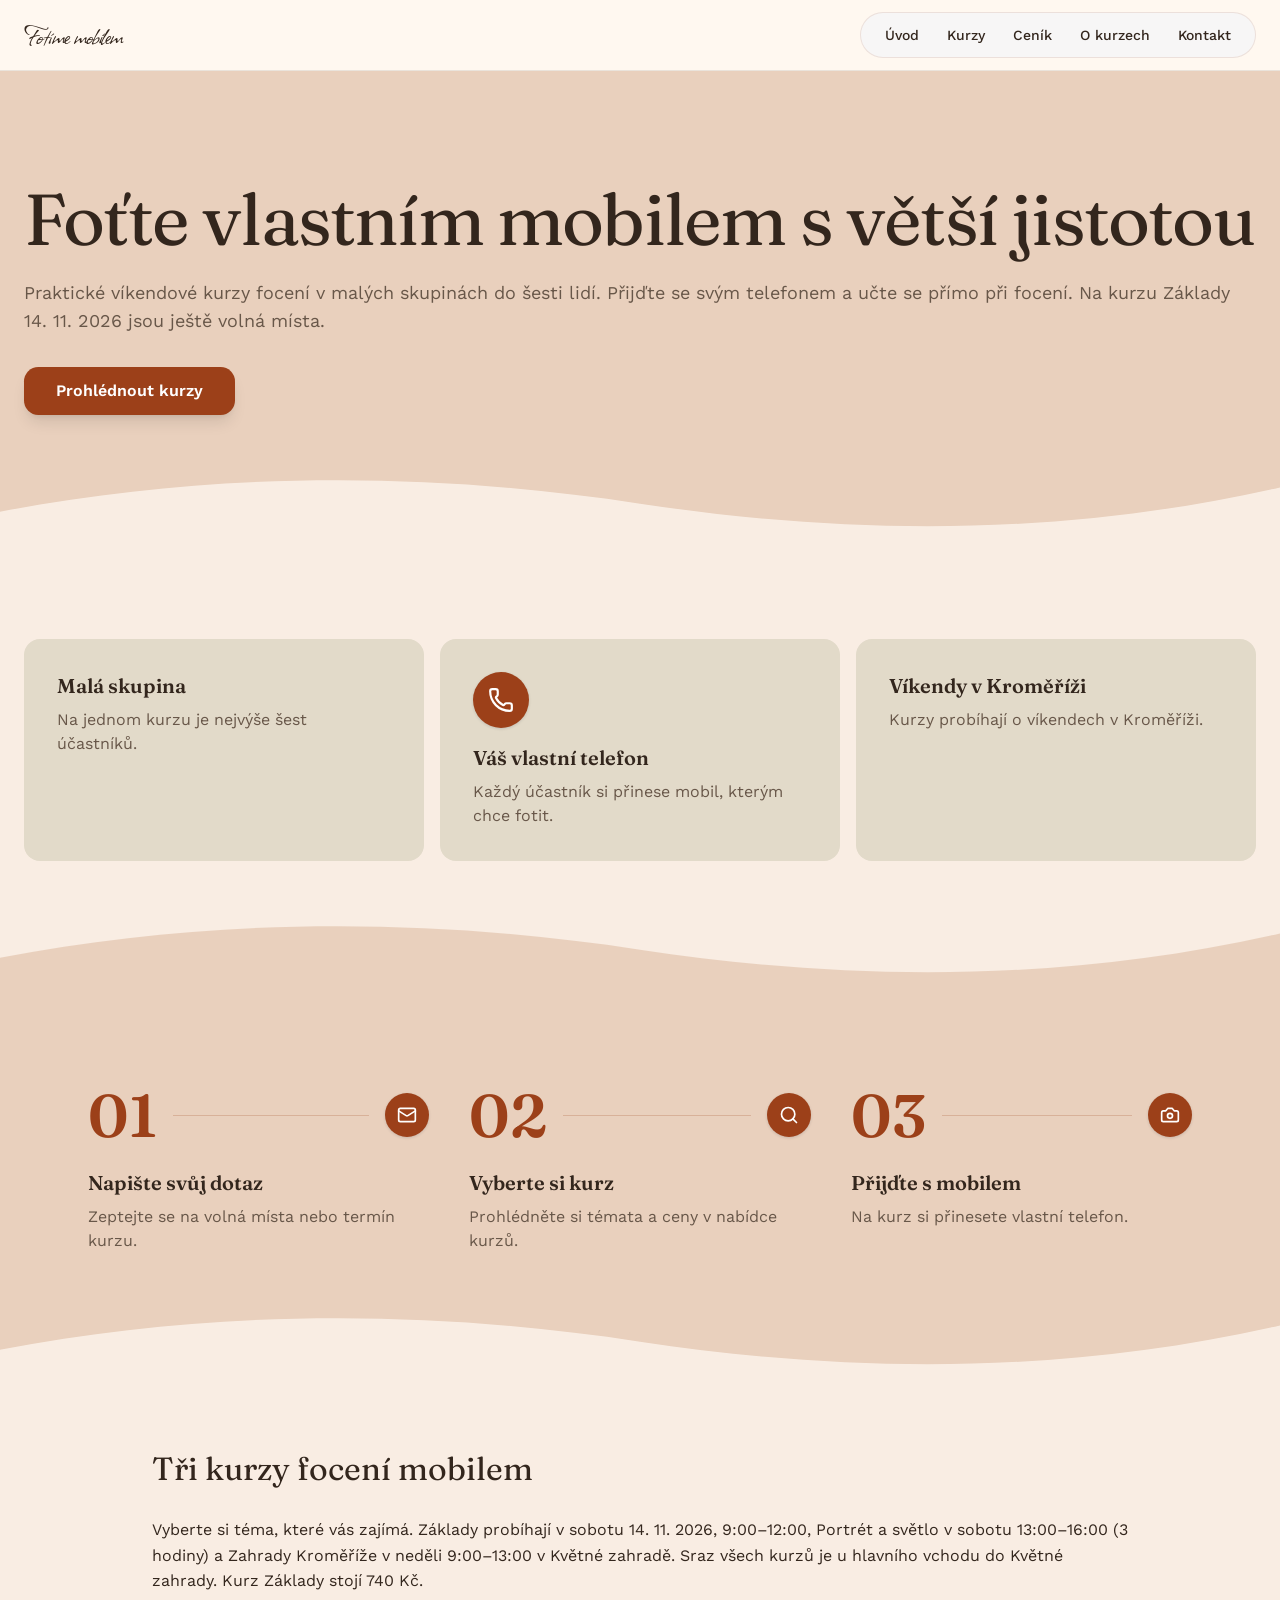
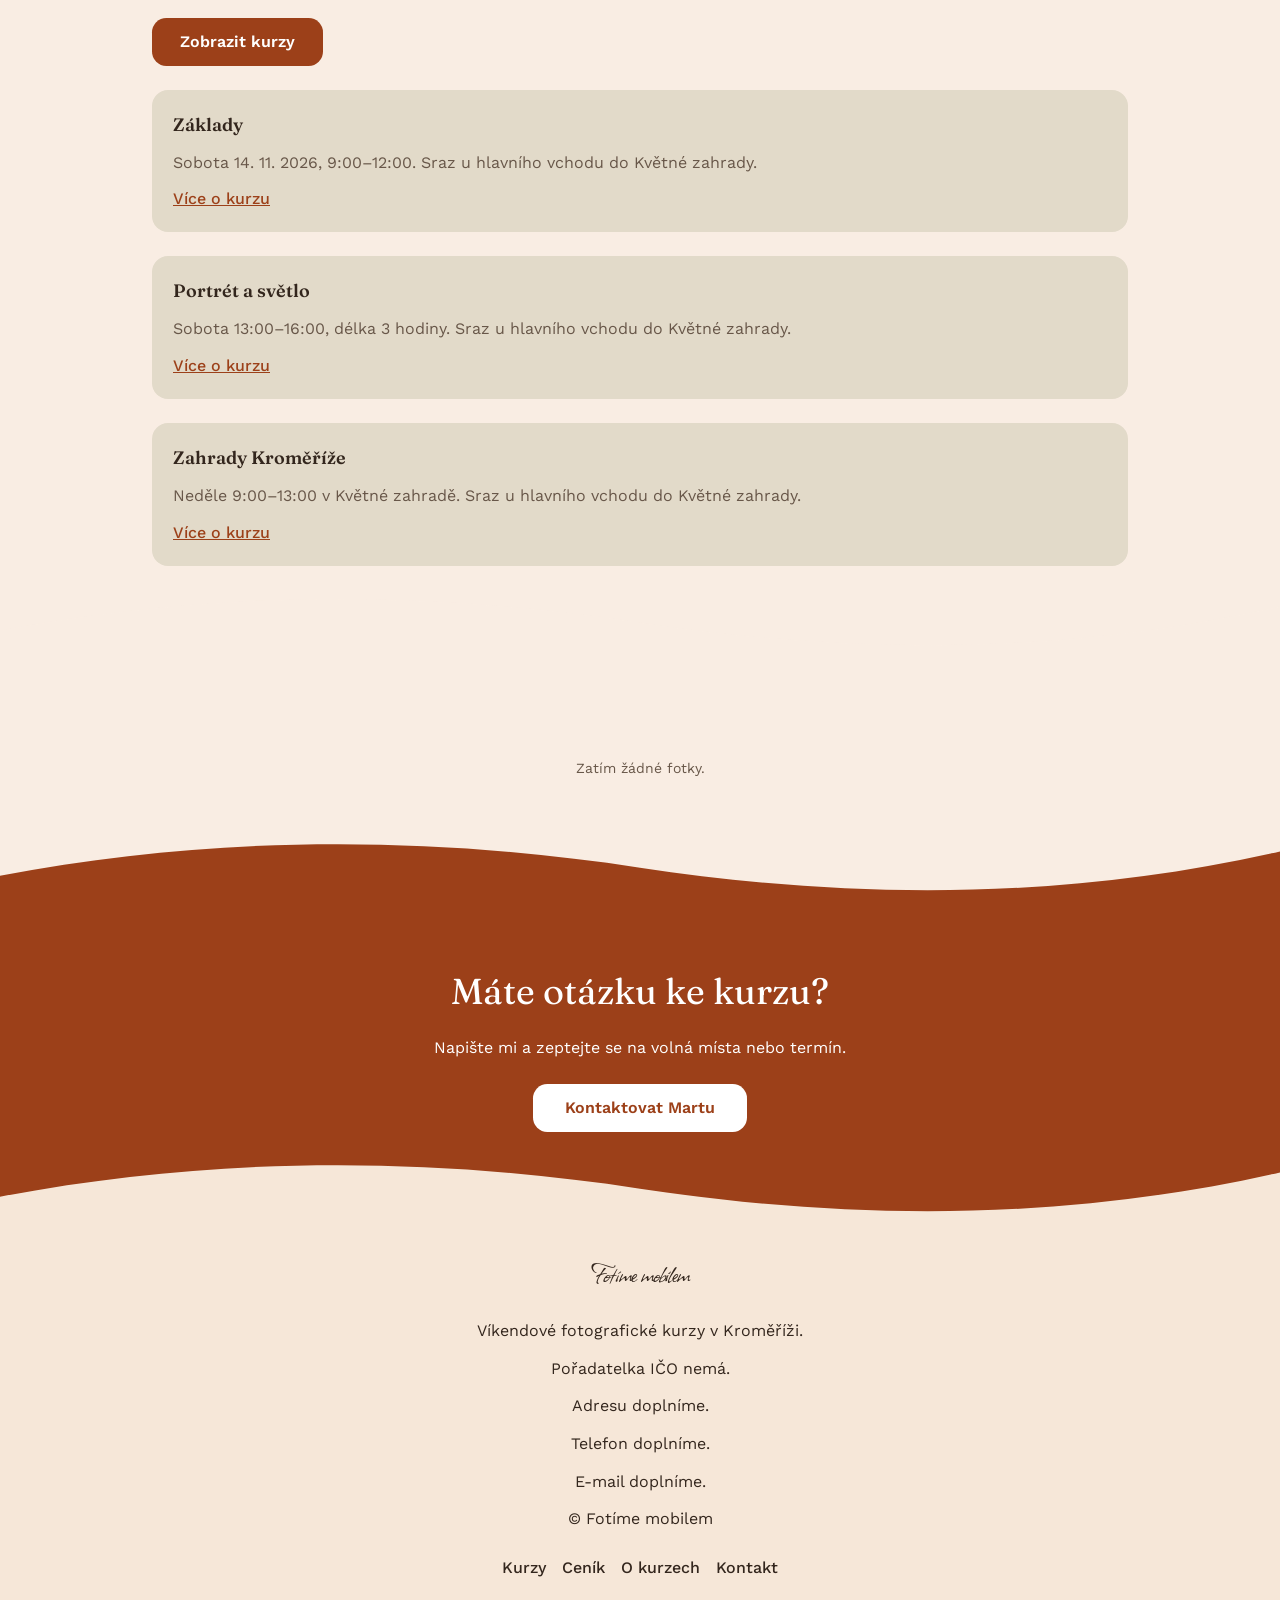
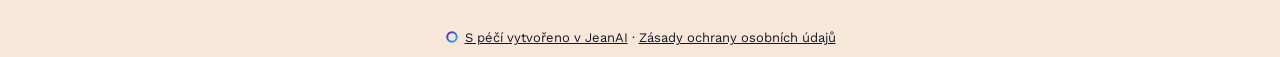
==== commit 1130d89a: "Deploy website: Fotíme mobilem" ====
--- a/index.html
+++ b/index.html
@@ -8,10 +8,14 @@
     <meta property="og:description" content="Praktické víkendové kurzy focení vlastním mobilem v Kroměříži. Malé skupiny do šesti lidí a tři kurzy od 690 Kč." />
     <meta property="og:type" content="website" />
     <meta property="og:locale" content="cs" />
-    <meta name="twitter:card" content="summary" />
+    <meta property="og:url" content="https://fotime-mobilem.jeanai-site.cz" />
+    <meta property="og:image" content="https://fotime-mobilem.jeanai-site.cz/og-image.jpg" />
+    <meta name="twitter:card" content="summary_large_image" />
     <meta name="twitter:title" content="Fotíme mobilem" />
     <meta name="twitter:description" content="Praktické víkendové kurzy focení vlastním mobilem v Kroměříži. Malé skupiny do šesti lidí a tři kurzy od 690 Kč." />
-    <script type="application/ld+json">{"@context":"https://schema.org","@graph":[{"@type":"Organization","name":"Fotíme mobilem"}]}</script>
+    <meta name="twitter:image" content="https://fotime-mobilem.jeanai-site.cz/og-image.jpg" />
+    <link rel="canonical" href="https://fotime-mobilem.jeanai-site.cz" />
+    <script type="application/ld+json">{"@context":"https://schema.org","@graph":[{"@type":"Organization","name":"Fotíme mobilem","url":"https://fotime-mobilem.jeanai-site.cz"}]}</script>
     <title>Fotíme mobilem</title>
     <link rel="stylesheet" href="/assets/utilities.css" />
     <link rel="stylesheet" href="/styles.css" />
@@ -43,7 +47,7 @@
         <div class="relative z-10 max-w-7xl mx-auto px-6 flex flex-col lg:flex-row items-center gap-12 w-full">
         <div class="flex-1 jean-panel-sticky jean-motion-layer jean-parallax-subtle" data-jean-reveal="true">
           <h1 class="text-5xl lg:text-7xl tracking-tight" data-block-id="block_hero_heading" data-block-type="text.heading" style="color:var(--color-text);font-family:var(--font-heading);font-weight:400">Foťte vlastním mobilem s větší jistotou</h1>
-          <p class="mt-6 text-lg" data-block-id="block_hero_intro" data-block-type="text.paragraph" style="color:var(--color-muted);font-family:var(--font-body);font-weight:400">Praktické víkendové kurzy focení v malých skupinách do šesti lidí. Přijďte se svým telefonem a učte se přímo při focení.</p>
+          <p class="mt-6 text-lg" data-block-id="block_hero_intro" data-block-type="text.paragraph" style="color:var(--color-muted);font-family:var(--font-body);font-weight:400">Praktické víkendové kurzy focení v malých skupinách do šesti lidí. Přijďte se svým telefonem a učte se přímo při focení. Na kurzu Základy 14. 11. 2026 jsou ještě volná místa.</p>
           <div class="mt-8"><a href="/kurzy#section_kurzy" class=" inline-block px-8 py-3 font-semibold shadow-lg" data-block-id="block_hero_courses" data-block-type="button" style="border-radius:0.9rem;color:var(--color-on-primary, #fff);background-color:var(--color-primary);border:none">Prohlédnout kurzy</a></div>
         </div>
         
@@ -603,7 +607,7 @@
     <script>
 (function () {
   "use strict";
-  var CFG = {"apiUrl":"https://jeanai.onrender.com","siteId":"a8fa34de-c6c8-4594-9828-240a1c599166","forms":{"contact_form":null,"enquiry_form":null,"waitlist":null,"newsletter_signup":false,"reservation":null,"suggestions":false},"widgets":["gallery"],"dualMounts":["suggestions"],"slotMinutes":60,"resourceTimezone":"","turnstile":null,"preview":false,"copy":{"submitting":"Odesílám…","success":"Děkujeme! Ozveme se co nejdřív.","successReservation":"Rezervace přijata. Potvrzení jsme poslali na e-mail.","deposit":{"awaiting":"Rezervace přijata — potvrdí se, jakmile dorazí záloha. Pokyny k platbě jsme poslali i na e-mail.","title":"Zálohu pošlete převodem","scan":"Naskenujte QR kód v aplikaci své banky, nebo zadejte platbu ručně.","amount":"Částka","account":"Číslo účtu","iban":"IBAN","symbol":"Variabilní symbol","message":"Zpráva pro příjemce","due":"Nedorazí-li záloha do {due}, rezervace se zruší."},"errorDateRequired":"Vyberte prosím datum a čas.","errorFullyBooked":"Tenhle termín je bohužel obsazený. Zkuste jiný.","successNewsletter":"Hotovo — odběr potvrzen.","successEnquiry":"Poptávka odeslána! Děkujeme za Váš zájem. Ozveme se Vám co nejdříve.","successSuggestion":"Děkujeme! Podnět jsme přijali. Na webu se objeví, až ho schválí správce.","alreadySubscribed":"Tuhle adresu už v seznamu máme.","successWaitlist":"Přidáni na čekací listinu! Dáme Vám vědět, jakmile se uvolní místo.","errorEmailRequired":"Vyplňte prosím e-mail.","errorEmailInvalid":"Zkontrolujte prosím tvar e-mailu.","errorRequired":"Vyplňte prosím všechna pole.","errorGeneric":"Odeslání se nepodařilo. Zkuste to prosím znovu.","errorNetwork":"Nepodařilo se spojit se serverem. Zkuste to prosím znovu.","errorTurnstile":"Prosím dokončete bezpečnostní ověření.","previewNotice":"Náhled: na živém webu se formulář opravdu odešle.","agree":{"label":"Souhlasím","pressedMark":"✓ ","note":"Počet souhlasů je orientační.","similarOne":"Podobný podnět už tu je — souhlasíte s ním?","similarMany":"Podobné podněty už tu jsou — souhlasíte s některým?","preview":"Náhled: na živém webu se souhlas započítá.","challengeUnavailable":"Bezpečnostní ověření se nepodařilo načíst. Zkontrolujte připojení nebo blokování obsahu a zkuste to znovu."},"reply":{"open":"Odpovědět","textLabel":"Vaše odpověď","nameLabel":"Jméno (nepovinné)","submit":"Odeslat odpověď","moderation":"Odpověď se na webu objeví, až ji schválí správce.","success":"Děkujeme! Odpověď jsme přijali. Na webu se objeví, až ji schválí správce.","anonymous":"Návštěvník","more":"Další odpovědi","preview":"Náhled: na živém webu se odpověď opravdu odešle.","maxText":400,"maxName":60},"errorsByCode":{"runtime_inactive":"Interaktivní funkce tohoto webu jsou dočasně pozastavené.","function_switched_off":"Tato funkce je teď na webu vypnutá.","site_owner_deleted":"Interaktivní funkce tohoto webu už nejsou k dispozici.","service_unavailable":"Služba je dočasně nedostupná. Zkuste to prosím za chvíli.","newsletter_unavailable":"Přihlášení k odběru je dočasně nedostupné. Zkuste to prosím později.","reservations_unavailable":"Rezervace jsou dočasně nedostupné. Zkuste to prosím později.","waitlist_unavailable":"Pořadník je dočasně nedostupný. Zkuste to prosím později.","rate_limited":"Zkoušíte to příliš často. Počkejte prosím chvíli a zkuste to znovu.","form_daily_limit":"Formulář dnes přijal maximální počet zpráv. Zkuste to prosím zítra.","daily_limit":"Web dnes přijal maximum podnětů. Zkuste to prosím zítra.","too_many_files":"K podnětu patří jedna fotka.","site_files_full":"Web teď nemůže přijmout další fotku. Zkuste to prosím později.","photo_too_large":"Fotka je příliš velká. Zkuste prosím menší, do 5 MB.","photo_unreadable":"Fotku se nepodařilo přečíst. Pošlete prosím JPEG, PNG nebo WebP.","photo_empty":"Fotka je prázdná. Vyberte prosím soubor znovu.","photo_busy":"Fotku teď nestíháme zpracovat. Zkuste to prosím za chvíli.","title_required":"Doplňte prosím krátký nadpis.","text_required":"Napište prosím, o co jde.","text_too_long":"Podnět je moc dlouhý — zkraťte ho prosím, počítadlo pod polem ukazuje, kolik místa zbývá.","invalid_photo":"Fotku se nepodařilo přiřadit. Zkuste ji prosím vybrat znovu.","vote_entry_limit":"Z vašeho připojení už s tímto podnětem souhlasilo víc lidí. Další souhlas teď přidat nejde.","vote_daily_limit":"Dnes jste souhlasili s mnoha podněty. Zkuste to prosím zítra.","voter_required":"Souhlas se nepodařilo započítat. Načtěte prosím stránku znovu.","reply_voter_required":"Odpověď se nepodařilo odeslat. Načtěte prosím stránku znovu.","reply_to_reply":"Odpovědět jde jen na podnět, ne na jinou odpověď.","reply_entry_limit":"K tomuto podnětu už z vašeho připojení přišlo víc odpovědí. Další teď poslat nejde.","reply_daily_limit":"Dnes jste poslali mnoho odpovědí. Zkuste to prosím zítra.","reply_takes_no_photo":"K odpovědi nejde přiložit fotku — fotka patří k podnětu.","invalid_parent":"Odpověď se nepodařilo přiřadit k podnětu. Načtěte prosím stránku znovu.","slot_unavailable":"Zvolený termín je plně obsazen. Vyberte prosím jiný termín.","outside_schedule":"Zvolený čas je mimo otevírací dobu. Vyberte prosím jiný termín.","blackout_period":"V tomto období nepřijímáme rezervace. Vyberte prosím jiný termín.","resource_not_bookable":"Tato položka právě nepřijímá rezervace.","reservation_window_invalid":"Zvolený termín nelze rezervovat. Zkontrolujte prosím datum a čas.","email_required":"Vyplňte prosím e-mailovou adresu.","email_invalid":"Zadejte prosím platnou e-mailovou adresu.","turnstile_missing":"Nepodařilo se ověřit, že nejste robot. Načtěte prosím stránku znovu.","turnstile_failed":"Ověření se nezdařilo. Zkuste to prosím znovu.","not_found":"Tuto stránku se nepodařilo najít.","form_not_found":"Tento formulář už není dostupný.","suggestion_not_found":"Tento podnět už na webu není.","resource_not_found":"Tato položka už není dostupná.","reservation_not_found":"Rezervaci se nepodařilo najít. Zkontrolujte prosím odkaz z potvrzovacího e-mailu.","reservation_not_cancellable":"Tuto rezervaci už nelze zrušit. Ozvěte se nám prosím přímo.","confirmation_invalid":"Tento potvrzovací odkaz už neplatí.","confirmation_expired":"Platnost potvrzovacího odkazu vypršela. Přihlaste se prosím k odběru znovu.","submission_failed":"Zprávu se nepodařilo odeslat. Zkuste to prosím znovu.","spam_protection_unsupported":"Formulář je dočasně mimo provoz. Zkuste to prosím později.","site_not_found":"Tento web už není dostupný.","storage_unavailable":"Fotku se nepodařilo uložit. Zkuste to prosím znovu.","visitor_authored_collection":"Tento obsah může přidat jen návštěvník webu.","invalid_request":"Odeslaná data nejsou úplná. Zkontrolujte prosím formulář a zkuste to znovu."}}};
+  var CFG = {"apiUrl":"https://jeanai.onrender.com","siteId":"a8fa34de-c6c8-4594-9828-240a1c599166","forms":{"contact_form":"08c47be5-998e-46a6-9b57-90ecbed0d067","enquiry_form":null,"waitlist":null,"newsletter_signup":false,"reservation":null,"suggestions":false},"widgets":["gallery"],"dualMounts":["suggestions"],"slotMinutes":60,"resourceTimezone":"","turnstile":null,"preview":false,"copy":{"submitting":"Odesílám…","success":"Děkujeme! Ozveme se co nejdřív.","successReservation":"Rezervace přijata. Potvrzení jsme poslali na e-mail.","deposit":{"awaiting":"Rezervace přijata — potvrdí se, jakmile dorazí záloha. Pokyny k platbě jsme poslali i na e-mail.","title":"Zálohu pošlete převodem","scan":"Naskenujte QR kód v aplikaci své banky, nebo zadejte platbu ručně.","amount":"Částka","account":"Číslo účtu","iban":"IBAN","symbol":"Variabilní symbol","message":"Zpráva pro příjemce","due":"Nedorazí-li záloha do {due}, rezervace se zruší."},"errorDateRequired":"Vyberte prosím datum a čas.","errorFullyBooked":"Tenhle termín je bohužel obsazený. Zkuste jiný.","successNewsletter":"Hotovo — odběr potvrzen.","successEnquiry":"Poptávka odeslána! Děkujeme za Váš zájem. Ozveme se Vám co nejdříve.","successSuggestion":"Děkujeme! Podnět jsme přijali. Na webu se objeví, až ho schválí správce.","alreadySubscribed":"Tuhle adresu už v seznamu máme.","successWaitlist":"Přidáni na čekací listinu! Dáme Vám vědět, jakmile se uvolní místo.","errorEmailRequired":"Vyplňte prosím e-mail.","errorEmailInvalid":"Zkontrolujte prosím tvar e-mailu.","errorRequired":"Vyplňte prosím všechna pole.","errorGeneric":"Odeslání se nepodařilo. Zkuste to prosím znovu.","errorNetwork":"Nepodařilo se spojit se serverem. Zkuste to prosím znovu.","errorTurnstile":"Prosím dokončete bezpečnostní ověření.","previewNotice":"Náhled: na živém webu se formulář opravdu odešle.","agree":{"label":"Souhlasím","pressedMark":"✓ ","note":"Počet souhlasů je orientační.","similarOne":"Podobný podnět už tu je — souhlasíte s ním?","similarMany":"Podobné podněty už tu jsou — souhlasíte s některým?","preview":"Náhled: na živém webu se souhlas započítá.","challengeUnavailable":"Bezpečnostní ověření se nepodařilo načíst. Zkontrolujte připojení nebo blokování obsahu a zkuste to znovu."},"reply":{"open":"Odpovědět","textLabel":"Vaše odpověď","nameLabel":"Jméno (nepovinné)","submit":"Odeslat odpověď","moderation":"Odpověď se na webu objeví, až ji schválí správce.","success":"Děkujeme! Odpověď jsme přijali. Na webu se objeví, až ji schválí správce.","anonymous":"Návštěvník","more":"Další odpovědi","preview":"Náhled: na živém webu se odpověď opravdu odešle.","maxText":400,"maxName":60},"errorsByCode":{"runtime_inactive":"Interaktivní funkce tohoto webu jsou dočasně pozastavené.","function_switched_off":"Tato funkce je teď na webu vypnutá.","site_owner_deleted":"Interaktivní funkce tohoto webu už nejsou k dispozici.","service_unavailable":"Služba je dočasně nedostupná. Zkuste to prosím za chvíli.","newsletter_unavailable":"Přihlášení k odběru je dočasně nedostupné. Zkuste to prosím později.","reservations_unavailable":"Rezervace jsou dočasně nedostupné. Zkuste to prosím později.","waitlist_unavailable":"Pořadník je dočasně nedostupný. Zkuste to prosím později.","rate_limited":"Zkoušíte to příliš často. Počkejte prosím chvíli a zkuste to znovu.","form_daily_limit":"Formulář dnes přijal maximální počet zpráv. Zkuste to prosím zítra.","daily_limit":"Web dnes přijal maximum podnětů. Zkuste to prosím zítra.","too_many_files":"K podnětu patří jedna fotka.","site_files_full":"Web teď nemůže přijmout další fotku. Zkuste to prosím později.","photo_too_large":"Fotka je příliš velká. Zkuste prosím menší, do 5 MB.","photo_unreadable":"Fotku se nepodařilo přečíst. Pošlete prosím JPEG, PNG nebo WebP.","photo_empty":"Fotka je prázdná. Vyberte prosím soubor znovu.","photo_busy":"Fotku teď nestíháme zpracovat. Zkuste to prosím za chvíli.","title_required":"Doplňte prosím krátký nadpis.","text_required":"Napište prosím, o co jde.","text_too_long":"Podnět je moc dlouhý — zkraťte ho prosím, počítadlo pod polem ukazuje, kolik místa zbývá.","invalid_photo":"Fotku se nepodařilo přiřadit. Zkuste ji prosím vybrat znovu.","vote_entry_limit":"Z vašeho připojení už s tímto podnětem souhlasilo víc lidí. Další souhlas teď přidat nejde.","vote_daily_limit":"Dnes jste souhlasili s mnoha podněty. Zkuste to prosím zítra.","voter_required":"Souhlas se nepodařilo započítat. Načtěte prosím stránku znovu.","reply_voter_required":"Odpověď se nepodařilo odeslat. Načtěte prosím stránku znovu.","reply_to_reply":"Odpovědět jde jen na podnět, ne na jinou odpověď.","reply_entry_limit":"K tomuto podnětu už z vašeho připojení přišlo víc odpovědí. Další teď poslat nejde.","reply_daily_limit":"Dnes jste poslali mnoho odpovědí. Zkuste to prosím zítra.","reply_takes_no_photo":"K odpovědi nejde přiložit fotku — fotka patří k podnětu.","invalid_parent":"Odpověď se nepodařilo přiřadit k podnětu. Načtěte prosím stránku znovu.","slot_unavailable":"Zvolený termín je plně obsazen. Vyberte prosím jiný termín.","outside_schedule":"Zvolený čas je mimo otevírací dobu. Vyberte prosím jiný termín.","blackout_period":"V tomto období nepřijímáme rezervace. Vyberte prosím jiný termín.","resource_not_bookable":"Tato položka právě nepřijímá rezervace.","reservation_window_invalid":"Zvolený termín nelze rezervovat. Zkontrolujte prosím datum a čas.","email_required":"Vyplňte prosím e-mailovou adresu.","email_invalid":"Zadejte prosím platnou e-mailovou adresu.","turnstile_missing":"Nepodařilo se ověřit, že nejste robot. Načtěte prosím stránku znovu.","turnstile_failed":"Ověření se nezdařilo. Zkuste to prosím znovu.","not_found":"Tuto stránku se nepodařilo najít.","form_not_found":"Tento formulář už není dostupný.","suggestion_not_found":"Tento podnět už na webu není.","resource_not_found":"Tato položka už není dostupná.","reservation_not_found":"Rezervaci se nepodařilo najít. Zkontrolujte prosím odkaz z potvrzovacího e-mailu.","reservation_not_cancellable":"Tuto rezervaci už nelze zrušit. Ozvěte se nám prosím přímo.","confirmation_invalid":"Tento potvrzovací odkaz už neplatí.","confirmation_expired":"Platnost potvrzovacího odkazu vypršela. Přihlaste se prosím k odběru znovu.","submission_failed":"Zprávu se nepodařilo odeslat. Zkuste to prosím znovu.","spam_protection_unsupported":"Formulář je dočasně mimo provoz. Zkuste to prosím později.","site_not_found":"Tento web už není dostupný.","storage_unavailable":"Fotku se nepodařilo uložit. Zkuste to prosím znovu.","visitor_authored_collection":"Tento obsah může přidat jen návštěvník webu.","invalid_request":"Odeslaná data nejsou úplná. Zkontrolujte prosím formulář a zkuste to znovu."}}};
 
 function jeanTzOffsetMs(ts, timeZone) {
   // NOTE: no backticks and no dollar-brace anywhere inside these two function
@@ -861,6 +865,11 @@
       if (fields[key] !== undefined) { if (el.type === "checkbox") fields[key] += ", " + value; continue; }
       fields[key] = value;
     }
+    // Hygiene H18 HY-80 — where the page says this enquiry came from (the
+    // booking card's „rezervační karta na webu“), sent as the phone line's
+    // stays say theirs. A form without the mark sends what it always sent.
+    var from = form.getAttribute ? form.getAttribute("data-jean-sent") : null;
+    if (from) fields["Přijato"] = String(from).slice(0, 120);
     return fields;
   }
 
--- a/assets/utilities.css
+++ b/assets/utilities.css
@@ -38,7 +38,9 @@
     --font-weight-semibold: 600;
     --font-weight-bold: 700;
     --tracking-tight: -0.025em;
+    --radius-xl: 0.75rem;
     --radius-2xl: 1rem;
+    --radius-3xl: 1.5rem;
     --default-transition-duration: 150ms;
     --default-transition-timing-function: cubic-bezier(0.4, 0, 0.2, 1);
     --default-font-family: var(--font-sans);
@@ -311,6 +313,9 @@
   .cursor-pointer {
     cursor: pointer;
   }
+  .resize-none {
+    resize: none;
+  }
   .grid-cols-1 {
     grid-template-columns: repeat(1, minmax(0, 1fr));
   }
@@ -323,6 +328,9 @@
   .items-center {
     align-items: center;
   }
+  .items-start {
+    align-items: flex-start;
+  }
   .items-stretch {
     align-items: stretch;
   }
@@ -347,6 +355,9 @@
   .gap-4 {
     gap: calc(var(--spacing) * 4);
   }
+  .gap-5 {
+    gap: calc(var(--spacing) * 5);
+  }
   .gap-6 {
     gap: calc(var(--spacing) * 6);
   }
@@ -362,8 +373,18 @@
   .rounded-2xl {
     border-radius: var(--radius-2xl);
   }
+  .rounded-3xl {
+    border-radius: var(--radius-3xl);
+  }
   .rounded-full {
     border-radius: calc(infinity * 1px);
+  }
+  .rounded-xl {
+    border-radius: var(--radius-xl);
+  }
+  .border {
+    border-style: var(--tw-border-style);
+    border-width: 1px;
   }
   .border-0 {
     border-style: var(--tw-border-style);
@@ -384,6 +405,9 @@
   .px-3 {
     padding-inline: calc(var(--spacing) * 3);
   }
+  .px-4 {
+    padding-inline: calc(var(--spacing) * 4);
+  }
   .px-6 {
     padding-inline: calc(var(--spacing) * 6);
   }
@@ -395,6 +419,9 @@
   }
   .py-1\.5 {
     padding-block: calc(var(--spacing) * 1.5);
+  }
+  .py-2\.5 {
+    padding-block: calc(var(--spacing) * 2.5);
   }
   .py-3 {
     padding-block: calc(var(--spacing) * 3);
@@ -476,11 +503,18 @@
     transition-timing-function: var(--tw-ease, var(--default-transition-timing-function));
     transition-duration: var(--tw-duration, var(--default-transition-duration));
   }
+  .outline-none {
+    --tw-outline-style: none;
+    outline-style: none;
+  }
   @media (hover: hover) {
     .hover\:opacity-70:hover {
       opacity: 70%;
     }
   }
+  .disabled\:opacity-60:disabled {
+    opacity: 60%;
+  }
   @media (width >= 48rem) {
     .md\:flex {
       display: flex;
@@ -525,6 +559,9 @@
     }
     .lg\:grid-cols-12 {
       grid-template-columns: repeat(12, minmax(0, 1fr));
+    }
+    .lg\:grid-cols-\[0\.9fr_1\.1fr\] {
+      grid-template-columns: 0.9fr 1.1fr;
     }
     .lg\:grid-rows-\[2\.5rem_auto_2\.5rem\] {
       grid-template-rows: 2.5rem auto 2.5rem;
--- a/styles.css
+++ b/styles.css
@@ -559,6 +559,10 @@
   }
 }
 
+
+/* V3.4b — the runtime's status slot: muted by default, React's red on error. */
+.jean-site-shell [data-jean-slot='status'] { color: var(--color-muted); }
+.jean-site-shell [data-jean-slot='status'][data-jean-status='error'] { color: #EF4444; }
 
 /* V3.4b part 2 — the shared widget skeletons, painted from theme tokens. */
 .jean-widget-empty { text-align: center; font-size: 0.875rem; color: var(--color-muted); margin: 0; }
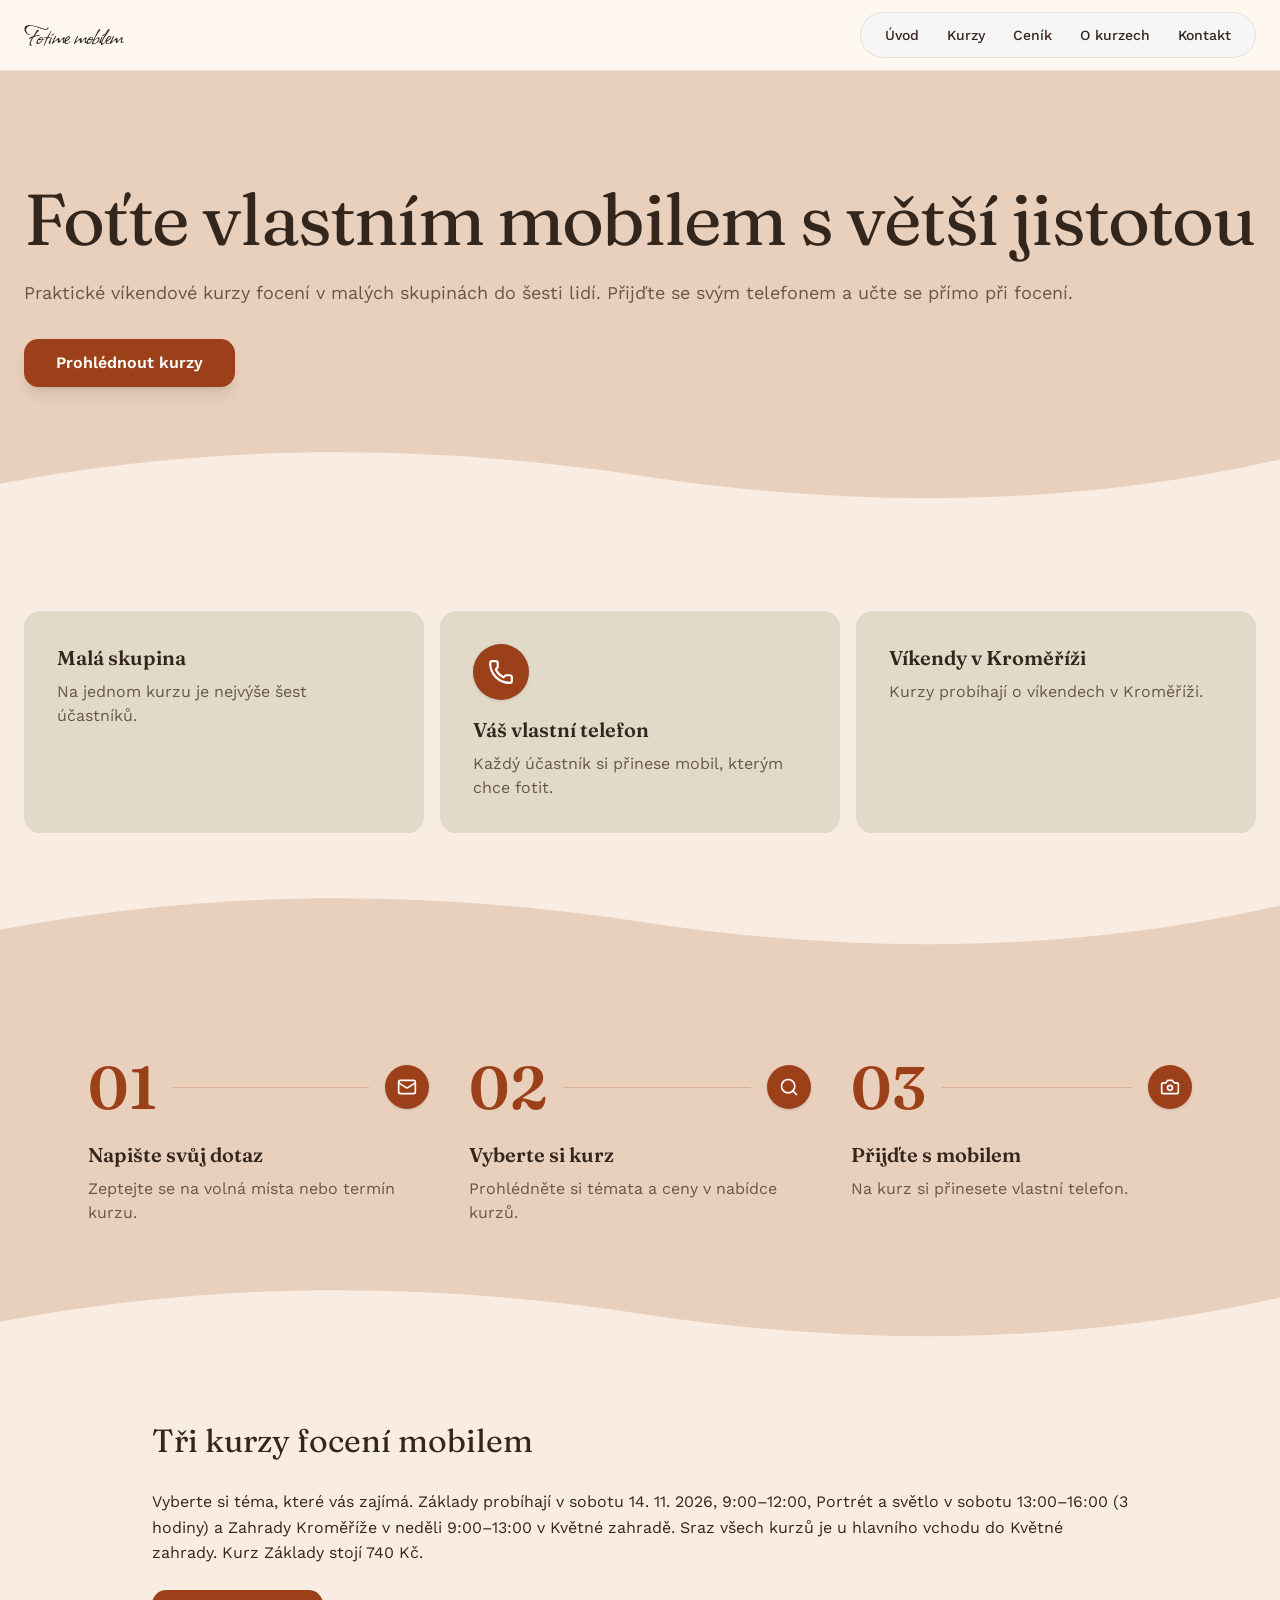
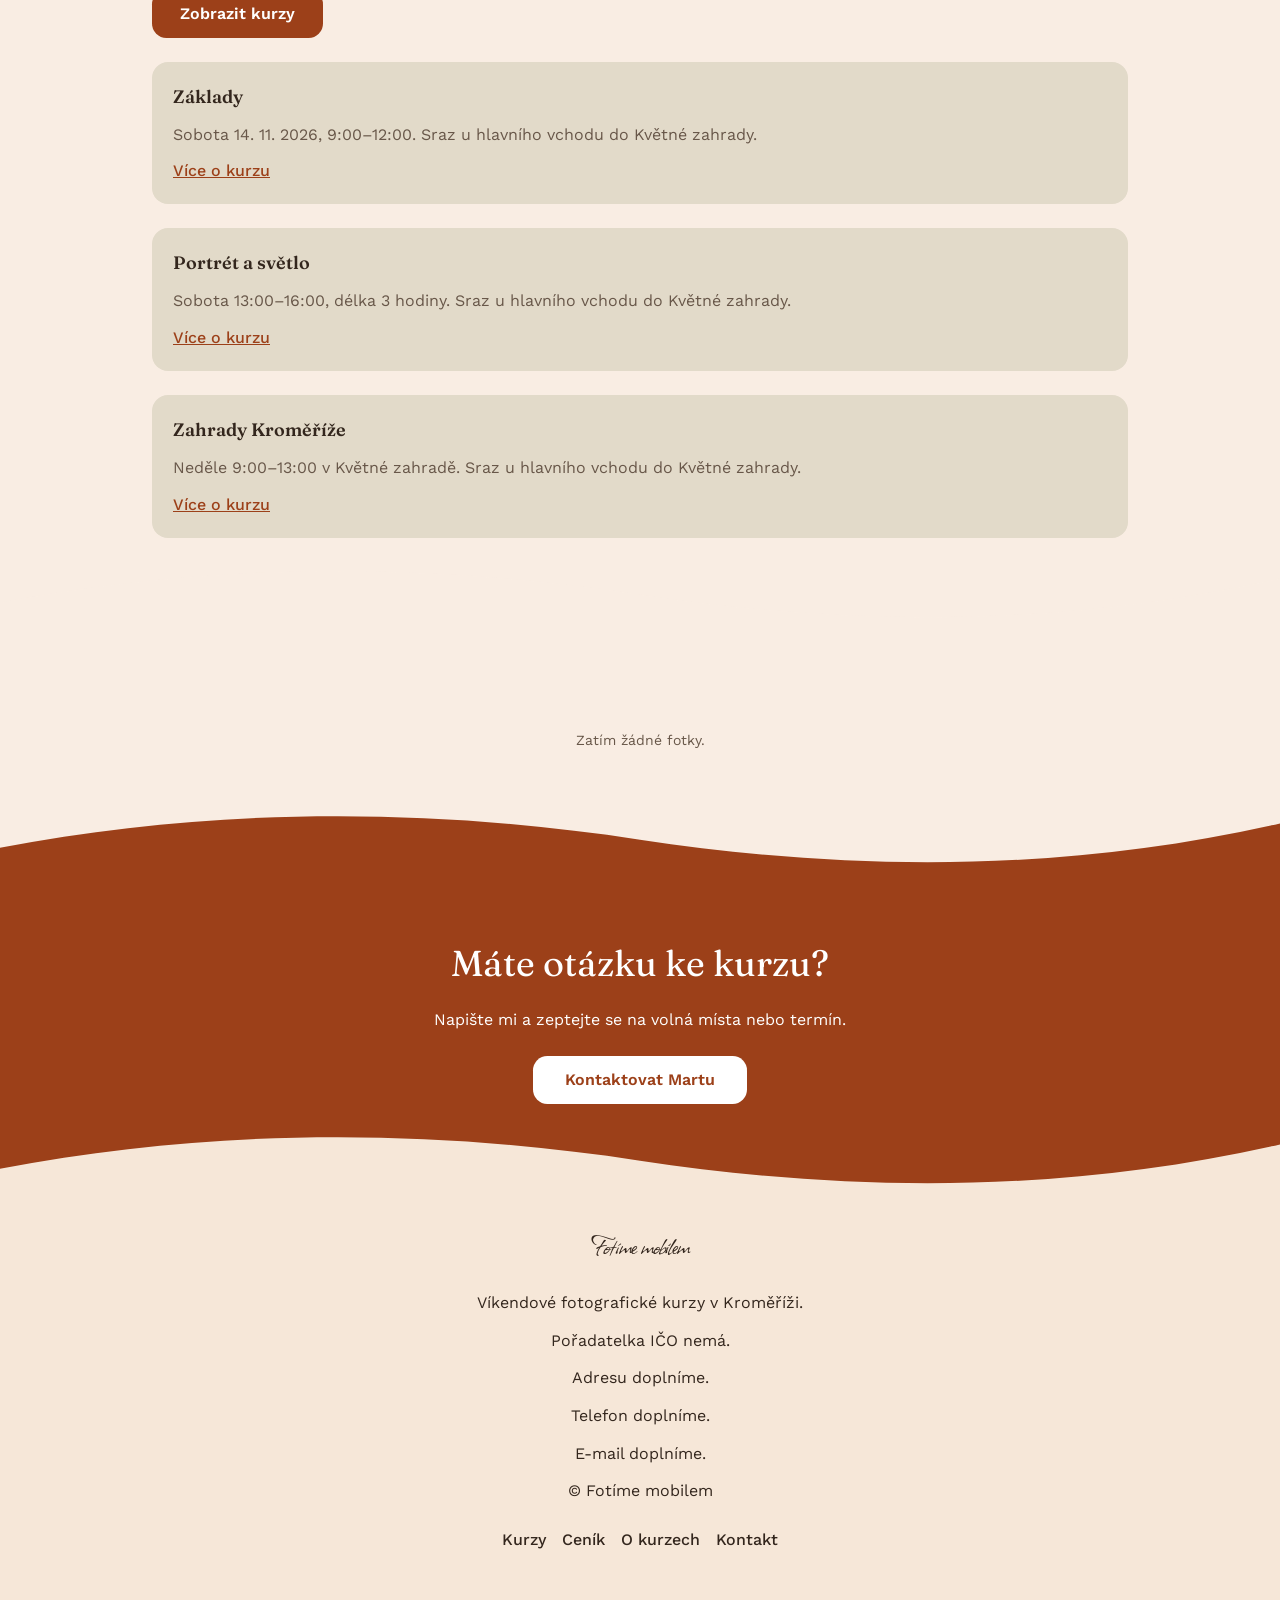
==== commit aa990ac3: "Deploy website: Fotíme mobilem" ====
--- a/index.html
+++ b/index.html
@@ -47,7 +47,7 @@
         <div class="relative z-10 max-w-7xl mx-auto px-6 flex flex-col lg:flex-row items-center gap-12 w-full">
         <div class="flex-1 jean-panel-sticky jean-motion-layer jean-parallax-subtle" data-jean-reveal="true">
           <h1 class="text-5xl lg:text-7xl tracking-tight" data-block-id="block_hero_heading" data-block-type="text.heading" style="color:var(--color-text);font-family:var(--font-heading);font-weight:400">Foťte vlastním mobilem s větší jistotou</h1>
-          <p class="mt-6 text-lg" data-block-id="block_hero_intro" data-block-type="text.paragraph" style="color:var(--color-muted);font-family:var(--font-body);font-weight:400">Praktické víkendové kurzy focení v malých skupinách do šesti lidí. Přijďte se svým telefonem a učte se přímo při focení. Na kurzu Základy 14. 11. 2026 jsou ještě volná místa.</p>
+          <p class="mt-6 text-lg" data-block-id="block_hero_intro" data-block-type="text.paragraph" style="color:var(--color-muted);font-family:var(--font-body);font-weight:400">Praktické víkendové kurzy focení v malých skupinách do šesti lidí. Přijďte se svým telefonem a učte se přímo při focení.</p>
           <div class="mt-8"><a href="/kurzy#section_kurzy" class=" inline-block px-8 py-3 font-semibold shadow-lg" data-block-id="block_hero_courses" data-block-type="button" style="border-radius:0.9rem;color:var(--color-on-primary, #fff);background-color:var(--color-primary);border:none">Prohlédnout kurzy</a></div>
         </div>
         
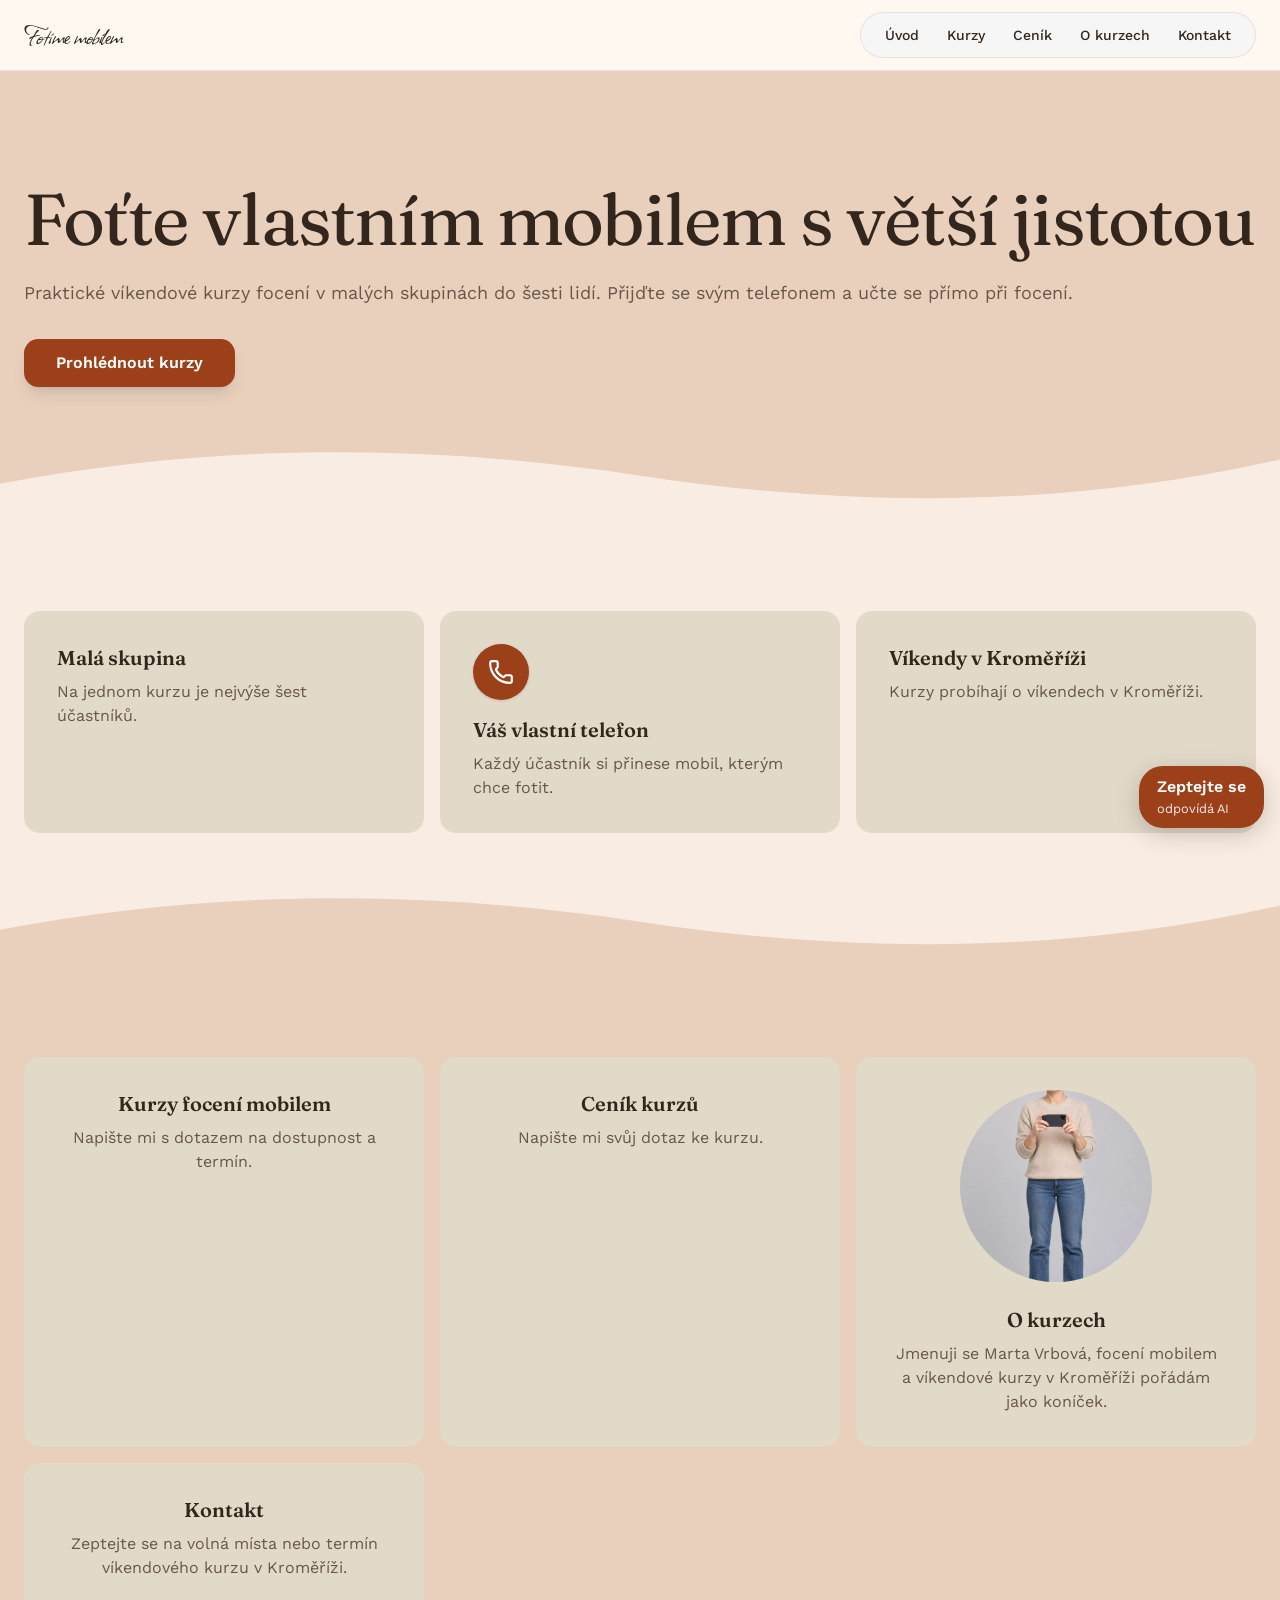
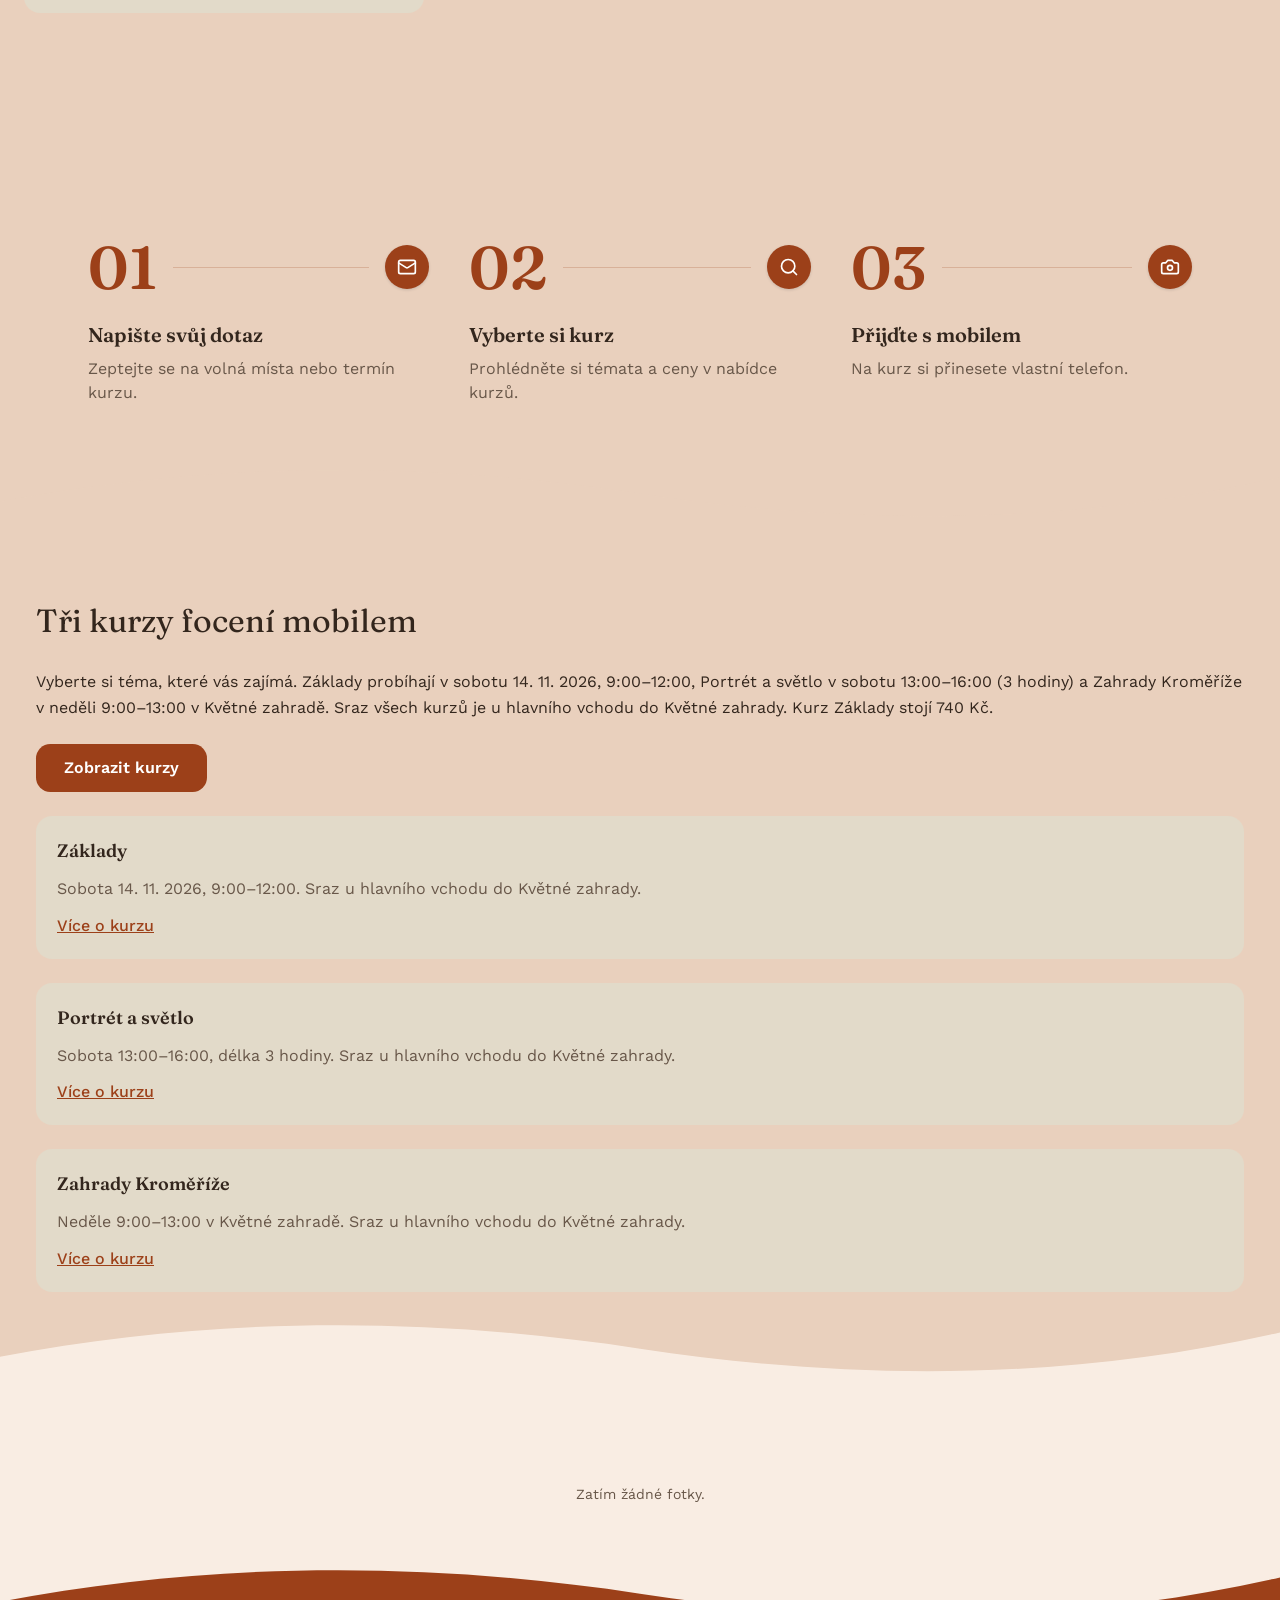
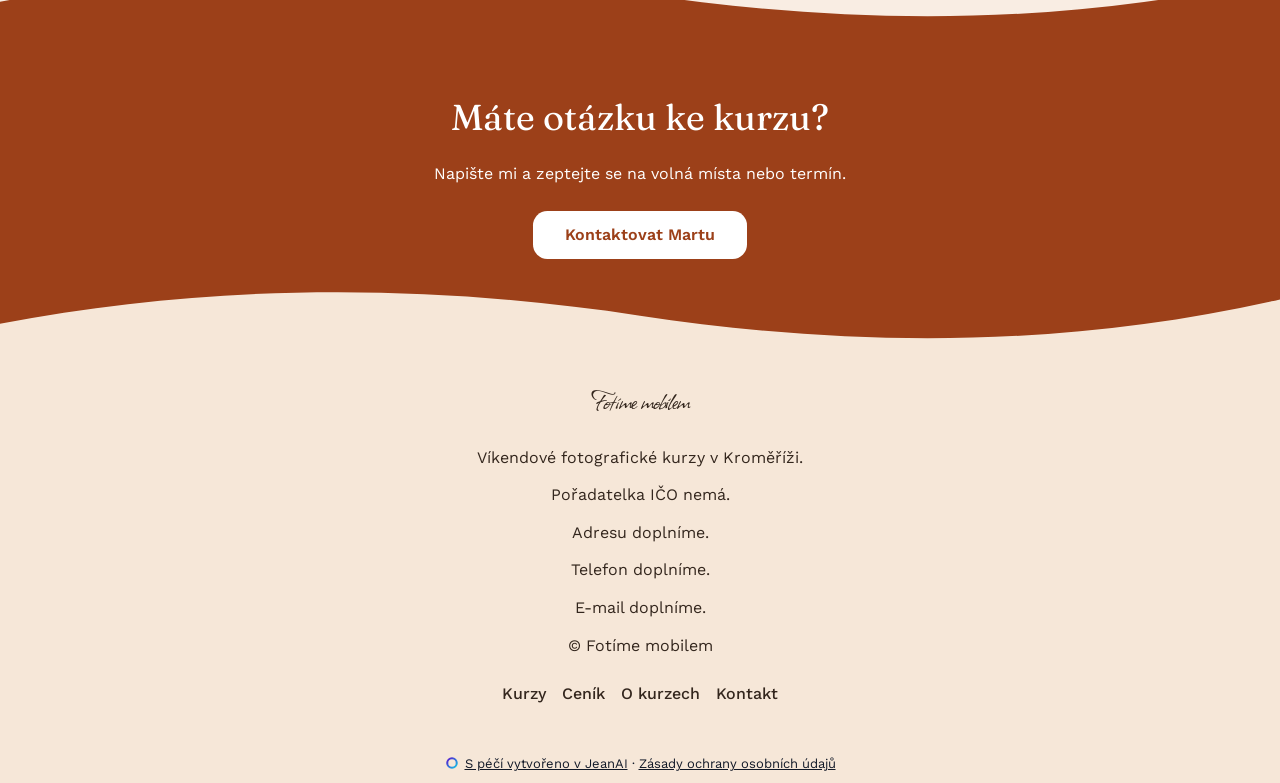
==== commit 47f8a007: "Deploy website: Fotíme mobilem" ====
--- a/index.html
+++ b/index.html
@@ -8,14 +8,12 @@
     <meta property="og:description" content="Praktické víkendové kurzy focení vlastním mobilem v Kroměříži. Malé skupiny do šesti lidí a tři kurzy od 690 Kč." />
     <meta property="og:type" content="website" />
     <meta property="og:locale" content="cs" />
-    <meta property="og:url" content="https://fotime-mobilem.jeanai-site.cz" />
-    <meta property="og:image" content="https://fotime-mobilem.jeanai-site.cz/og-image.jpg" />
-    <meta name="twitter:card" content="summary_large_image" />
+    <meta property="og:url" content="https://fotime-mobilem.netlify.app" />
+    <meta name="twitter:card" content="summary" />
     <meta name="twitter:title" content="Fotíme mobilem" />
     <meta name="twitter:description" content="Praktické víkendové kurzy focení vlastním mobilem v Kroměříži. Malé skupiny do šesti lidí a tři kurzy od 690 Kč." />
-    <meta name="twitter:image" content="https://fotime-mobilem.jeanai-site.cz/og-image.jpg" />
-    <link rel="canonical" href="https://fotime-mobilem.jeanai-site.cz" />
-    <script type="application/ld+json">{"@context":"https://schema.org","@graph":[{"@type":"Organization","name":"Fotíme mobilem","url":"https://fotime-mobilem.jeanai-site.cz"}]}</script>
+    <link rel="canonical" href="https://fotime-mobilem.netlify.app" />
+    <script type="application/ld+json">{"@context":"https://schema.org","@graph":[{"@type":"Organization","name":"Fotíme mobilem","url":"https://fotime-mobilem.netlify.app"}]}</script>
     <title>Fotíme mobilem</title>
     <link rel="stylesheet" href="/assets/utilities.css" />
     <link rel="stylesheet" href="/styles.css" />
@@ -82,7 +80,41 @@
       </div>
     </section>
     </div>
-    <div id="section_jak_kurz_probiha" class="jean-motion-layer" data-jean-reveal="true" data-section-id="section_jak_kurz_probiha" data-section-type="how_it_works" data-jean-edge-above="wave" data-jean-edge-below="1">
+    <div class="jean-motion-layer jean-page-doors" data-jean-reveal="true" data-jean-edge-above="wave">
+    <section class="py-20 lg:py-28 jean-scroll-stage jean-section-shell" data-jean-parallax-root="features" style="background-color:var(--color-surface-strong)">
+      <div class="max-w-7xl mx-auto px-6 ">
+        
+        
+        <div class="jean-stagger-grid grid grid-cols-1 md:grid-cols-2 lg:grid-cols-3 gap-8 ">
+          <a href="/kurzy.html" class="group jean-card-filled p-8 rounded-2xl h-full flex flex-col items-center text-center jean-card-link jean-motion-layer jean-stagger-card jean-parallax-up" data-jean-reveal="true" style="transition-delay:0s">
+            
+            
+            <h3 class="text-xl font-semibold mb-2" style="color:var(--color-text)">Kurzy focení mobilem</h3>
+            <p style="color:var(--color-muted)">Napište mi s dotazem na dostupnost a termín.</p>
+          </a>
+          <a href="/cenik.html" class="group jean-card-filled p-8 rounded-2xl h-full flex flex-col items-center text-center jean-card-link jean-motion-layer jean-stagger-card jean-parallax-down" data-jean-reveal="true" style="transition-delay:0.08s">
+            
+            
+            <h3 class="text-xl font-semibold mb-2" style="color:var(--color-text)">Ceník kurzů</h3>
+            <p style="color:var(--color-muted)">Napište mi svůj dotaz ke kurzu.</p>
+          </a>
+          <a href="/o-kurzech.html" class="group jean-card-filled p-8 rounded-2xl h-full flex flex-col items-center text-center jean-card-link jean-motion-layer jean-stagger-card jean-parallax-up" data-jean-reveal="true" style="transition-delay:0.16s">
+            <div class="jean-card-circle mx-auto mb-6 overflow-hidden rounded-full aspect-square w-48 max-w-full shrink-0" style="background-color:var(--color-image-placeholder)"><img src="/images/photo-1-960.webp" alt="Fotíme mobilem" class="" style="width:100%;height:100%;object-fit:cover;object-position:center center;display:block" srcset="/images/photo-1-480.webp 480w, /images/photo-1-960.webp 960w, /images/photo-1-1600.webp 1024w" data-jean-full="/images/photo-1-1600.webp" fetchpriority="high" sizes="100vw" decoding="async"></div>
+            
+            <h3 class="text-xl font-semibold mb-2" style="color:var(--color-text)">O kurzech</h3>
+            <p style="color:var(--color-muted)">Jmenuji se Marta Vrbová, focení mobilem a víkendové kurzy v Kroměříži pořádám jako koníček.</p>
+          </a>
+          <a href="/kontakt.html" class="group jean-card-filled p-8 rounded-2xl h-full flex flex-col items-center text-center jean-card-link jean-motion-layer jean-stagger-card jean-parallax-down" data-jean-reveal="true" style="transition-delay:0.24s">
+            
+            
+            <h3 class="text-xl font-semibold mb-2" style="color:var(--color-text)">Kontakt</h3>
+            <p style="color:var(--color-muted)">Zeptejte se na volná místa nebo termín víkendového kurzu v Kroměříži.</p>
+          </a>
+        </div>
+      </div>
+    </section>
+    </div>
+    <div id="section_jak_kurz_probiha" class="jean-motion-layer" data-jean-reveal="true" data-section-id="section_jak_kurz_probiha" data-section-type="how_it_works" data-jean-edge-below="1">
     <section class="py-20 lg:py-28 jean-section-shell" data-jean-steps="numbered" style="background-color:var(--color-surface-strong)">
       <div class="max-w-6xl mx-auto px-6">
         
@@ -116,8 +148,8 @@
     </section>
     </div>
     <div id="section_nabidka" class="jean-motion-layer" data-jean-reveal="true" data-section-id="section_nabidka" data-section-type="content_group" data-jean-edge-above="wave" data-jean-edge-below="1">
-    <section class="py-16 lg:py-20 jean-section-shell" style="background-color:var(--color-bg-alt)">
-      <div class="max-w-5xl mx-auto px-6 flex flex-col gap-6">
+    <section class="py-16 lg:py-20 jean-section-shell" style="background-color:var(--color-surface-strong)">
+      <div class="jean-rhythm-wide mx-auto px-6 flex flex-col gap-6">
         <div><h2 data-block-id="block_nabidka_heading" data-block-type="text.heading" style="font-size:2rem;font-weight:400;color:var(--color-text)">Tři kurzy focení mobilem</h2></div>
         <div><p data-block-id="block_nabidka_text" data-block-type="text.paragraph" style="color:var(--color-text);line-height:1.6;font-weight:400">Vyberte si téma, které vás zajímá. Základy probíhají v sobotu 14. 11. 2026, 9:00–12:00, Portrét a světlo v sobotu 13:00–16:00 (3 hodiny) a Zahrady Kroměříže v neděli 9:00–13:00 v Květné zahradě. Sraz všech kurzů je u hlavního vchodu do Květné zahrady. Kurz Základy stojí 740 Kč.</p></div>
         <div><div data-block-id="block_nabidka_button" data-block-type="button"><a href="/kurzy#section_kurzy" style="display:inline-block;padding:.75rem 1.75rem;font-weight:600;border-radius:0.9rem;color:var(--color-on-primary, #fff);background:var(--color-primary);border:none">Zobrazit kurzy</a></div></div>
@@ -129,7 +161,7 @@
     </div>
     <div class="jean-motion-layer" data-jean-reveal="true" data-jean-edge-above="wave" data-jean-edge-below="1" id="section_gallery" data-section-id="section_gallery" data-section-type="gallery">
     <section class="py-20 lg:py-28 jean-section-shell " style="background-color:var(--color-bg-alt)">
-      <div class="jean-rhythm-wide mx-auto px-6">
+      <div class="max-w-7xl mx-auto px-6">
         <div class="jean-widget jean-widget--gallery" data-jean-capability="gallery" data-jean-columns="2"><p class="jean-widget-empty">Zatím žádné fotky.</p></div>
       </div>
     </section>
@@ -1856,5 +1888,287 @@
 })();
 </script>
 <script>(function(){var n=navigator,d=document,e="https://jeanai.onrender.com/v1/public/sites/a8fa34de-c6c8-4594-9828-240a1c599166/pv";if(n.webdriver)return;function s(){try{var u=new URL(location.href),q=u.searchParams,k=q.get("k"),b=JSON.stringify({p:u.pathname,k:k});window.fetch?fetch(e,{method:"POST",body:b,keepalive:!0,credentials:"omit"}).catch(Boolean):n.sendBeacon&&n.sendBeacon(e,b);if(k!==null){q.delete("k");history.replaceState(history.state,"",u.pathname+u.search+u.hash)}}catch(x){}}d.prerendering?d.addEventListener("prerenderingchange",s,{once:!0}):s()})()</script>
+<style>#jean-reception{--jr-fill:var(--color-primary);--jr-on-fill:var(--color-on-primary);--jr-bg:var(--color-bg);--jr-text:var(--color-text);--jr-line:var(--color-line, currentColor);position:fixed;right:16px;bottom:16px;z-index:2147483000;font:inherit;line-height:1.4;max-width:calc(100vw - 32px)}#jean-reception{bottom:72px}#jean-reception.is-inline{position:static;max-width:none}#jean-reception.is-open .jean-reception-launcher{display:none}#jean-reception.is-inline.is-open .jean-reception-launcher{display:inline-flex}@media (max-width:600px){[data-jean-identification]{padding-bottom:152px!important}}#jean-reception *{box-sizing:border-box}#jean-reception .jean-reception-launcher{display:inline-flex;flex-direction:column;align-items:flex-start;gap:2px;padding:10px 18px;border:0;border-radius:var(--jean-radius,24px);background:var(--jr-fill);color:var(--jr-on-fill);font:inherit;cursor:pointer;box-shadow:0 6px 24px rgba(0,0,0,.2)}#jean-reception .jean-reception-launcher:focus-visible,#jean-reception button:focus-visible,#jean-reception textarea:focus-visible,#jean-reception a:focus-visible{outline:2px solid currentColor;outline-offset:2px}#jean-reception .jean-reception-label{font-weight:600}#jean-reception .jean-reception-title,#jean-reception .jean-reception-label{letter-spacing:normal;text-transform:none}#jean-reception .jean-reception-ai{font-size:.8em;opacity:.9}#jean-reception .jean-reception-panel{position:absolute;right:0;bottom:calc(100% + 10px);width:min(360px,calc(100vw - 32px));max-height:min(70vh,560px);display:flex;flex-direction:column;background:var(--jr-bg);color:var(--jr-text);border:1px solid var(--jr-line);border-radius:var(--jean-radius,16px);box-shadow:0 18px 48px rgba(0,0,0,.25);overflow:hidden}#jean-reception.is-inline .jean-reception-panel{position:static;margin-top:10px}#jean-reception .jean-reception-panel[hidden],#jean-reception [hidden]{display:none}#jean-reception .jean-reception-head{display:flex;align-items:flex-start;justify-content:space-between;gap:12px;padding:12px 14px;background:var(--jr-fill);color:var(--jr-on-fill)}#jean-reception .jean-reception-title{margin:0;font-size:1em;font-weight:600}#jean-reception .jean-reception-head .jean-reception-ai{margin:2px 0 0}#jean-reception .jean-reception-head .jean-reception-privacy{color:inherit;text-decoration:underline;font-size:.8em;opacity:.9}#jean-reception .jean-reception-close{border:0;background:transparent;color:inherit;font:inherit;font-size:1.25em;line-height:1;cursor:pointer;padding:2px 6px}#jean-reception .jean-reception-contacts{margin:0;padding:8px 14px;font-size:.9em;border-bottom:1px solid var(--jr-line)}#jean-reception .jean-reception-contacts a,#jean-reception .jean-reception-handover a{color:inherit;text-decoration:underline}#jean-reception .jean-reception-log{list-style:none;margin:0;padding:12px 14px;overflow-y:auto;flex:1 1 auto;display:flex;flex-direction:column;gap:10px}#jean-reception .jean-reception-turn{margin:0;white-space:pre-wrap;overflow-wrap:anywhere}#jean-reception .jean-reception-turn.is-visitor{align-self:flex-end;max-width:85%;padding:8px 12px;border-radius:12px;background:var(--jr-fill);color:var(--jr-on-fill)}#jean-reception .jean-reception-who{display:block;font-size:.75em;opacity:.8}#jean-reception .jean-reception-status{margin:0;padding:0 14px 6px;font-size:.85em;min-height:1em}#jean-reception .jean-reception-form{display:flex;gap:8px;padding:10px 14px;border-top:1px solid var(--jr-line)}#jean-reception .jean-reception-input{flex:1 1 auto;min-width:0;resize:none;font:inherit;color:inherit;background:transparent;border:1px solid var(--jr-line);border-radius:10px;padding:8px 10px}#jean-reception .jean-reception-send{border:0;border-radius:10px;padding:8px 14px;background:var(--jr-fill);color:var(--jr-on-fill);font:inherit;font-weight:600;cursor:pointer}#jean-reception .jean-reception-handover{margin:0;padding:12px 14px;border-top:1px solid var(--jr-line)}#jean-reception .jean-reception-step{display:block;width:max-content;max-width:100%;margin-top:8px;border:1px solid var(--jr-line);border-radius:10px;padding:6px 12px;color:inherit;font-weight:600;text-decoration:none}#jean-reception .jean-reception-sr{position:absolute;width:1px;height:1px;overflow:hidden;clip:rect(0 0 0 0);white-space:nowrap}</style><div id="jean-reception" class="jean-reception" data-jean-capability="site_assistant" lang="cs"><button type="button" class="jean-reception-launcher" aria-expanded="false" aria-controls="jean-reception-panel"><span class="jean-reception-label">Zeptejte se</span><span class="jean-reception-ai">odpovídá AI</span></button><section id="jean-reception-panel" class="jean-reception-panel" role="dialog" aria-labelledby="jean-reception-title" tabindex="-1" hidden><div class="jean-reception-head"><div><h2 id="jean-reception-title" class="jean-reception-title">Zeptejte se</h2><p class="jean-reception-ai">odpovídá AI · <a class="jean-reception-privacy" href="/soukromi.html">Ochrana údajů</a></p></div><button type="button" class="jean-reception-close" aria-label="Zavřít">×</button></div><ol class="jean-reception-log" role="log" aria-live="polite"></ol><p class="jean-reception-status" role="status"></p><form class="jean-reception-form"><label class="jean-reception-sr" for="jean-reception-input">Váš dotaz</label><textarea id="jean-reception-input" class="jean-reception-input" name="message" rows="2" maxlength="600" placeholder="Napište dotaz…" required></textarea><button type="submit" class="jean-reception-send">Odeslat</button></form><p class="jean-reception-handover" hidden><a href="/kontakt.html#section_kontakt">Napište nám prosím přes kontaktní formulář.</a></p></section></div><script>(function receptionClient(cfg) {
+  var d = document;
+  var root = d.getElementById("jean-reception");
+  if (!root || root.getAttribute("data-jean-bound")) return;
+  root.setAttribute("data-jean-bound", "1");
+  var place = d.querySelector('[data-jean-capability="site_assistant"]:not(#jean-reception)');
+  if (place) { place.appendChild(root); root.className += " is-inline"; }
+  var q = function (selector) { return root.querySelector(selector); };
+  var launcher = q(".jean-reception-launcher");
+  var panel = q(".jean-reception-panel");
+  var log = q(".jean-reception-log");
+  var form = q(".jean-reception-form");
+  var input = q(".jean-reception-input");
+  var status = q(".jean-reception-status");
+  var handover = q(".jean-reception-handover");
+  // T111 BL-21 (D25): `handoff` is the writer's summary of everything the
+  // visitor said, as of the newest answer that carried one — what „Napsat
+  // zprávu“ puts into the site's form, kept with the conversation.
+  var state = { id: null, turns: [], handoff: "" };
+  try {
+    var kept = JSON.parse(window.sessionStorage.getItem(cfg.key) || "null");
+    if (kept && Object.prototype.toString.call(kept.turns) === "[object Array]") {
+      state = { id: kept.id || null, turns: kept.turns, handoff: typeof kept.handoff === "string" ? kept.handoff : "" };
+    }
+  } catch (e) { /* storage blocked — the window starts empty */ }
+  function save() {
+    try { window.sessionStorage.setItem(cfg.key, JSON.stringify(state)); } catch (e) { /* nothing kept */ }
+  }
+  function forget() {
+    try { window.sessionStorage.removeItem(cfg.key); } catch (e) { /* nothing kept */ }
+  }
+  function turn(role, text) {
+    var item = d.createElement("li");
+    item.className = "jean-reception-turn is-" + role;
+    var who = d.createElement("span");
+    who.className = "jean-reception-who";
+    who.textContent = role === "visitor" ? cfg.t.you : cfg.t.reception;
+    item.appendChild(who);
+    item.appendChild(d.createTextNode(String(text)));
+    log.appendChild(item);
+    log.scrollTop = log.scrollHeight;
+    return item;
+  }
+  var restoredSteps = [];
+  for (var i = 0; i < state.turns.length; i += 1) {
+    var restored = turn(state.turns[i].role, state.turns[i].text);
+    var kept = state.turns[i].step;
+    if (kept && typeof kept === "object") restoredSteps.push({ item: restored, step: kept });
+  }
+  // A step decides by the page's BOUND form, and the runtime binds the site's
+  // forms once the document is parsed (its DOMContentLoaded, registered before
+  // this one) — so the restored answers get their steps after it.
+  function drawRestoredSteps() {
+    for (var s = 0; s < restoredSteps.length; s += 1) {
+      var kept = restoredSteps[s].step;
+      offer(restoredSteps[s].item, kept.wants, kept.date, kept.party, kept.said, kept.handoff);
+    }
+  }
+  if (d.readyState === "loading") d.addEventListener("DOMContentLoaded", drawRestoredSteps);
+  else drawRestoredSteps();
+  // T85 RC-8 — the step is the visitor's: the site's own form, filled with what
+  // they said; their press sends it through the form's own door (its spam
+  // protection, its caps, its notice to the owner). A hand-over waits in this
+  // tab for ten minutes at most, is used once, and never fills a field the
+  // visitor has typed into — a value the page or the runtime set („today“,
+  // one guest) is not theirs, and gives way.
+  d.addEventListener("input", function (event) { if (event.target) event.target.jeanTyped = true; }, true);
+  // The site's own form of this kind on THIS page — the mark on the form or on
+  // a wrapper around it, as the runtime binds it (freeStyleRuntime.js, bindAll);
+  // `bound`: only one the runtime has bound (it sends).
+  // T85 RC-19: the form a left question goes to — the site's enquiry when it can
+  // hold the question (its fields are the owner's) and its script bound it, else
+  // the general form.
+  function writeForm(bound) {
+    var enquiry = formOf("enquiry_form", true);
+    if (enquiry && messageField(enquiry)) return enquiry;
+    return formOf("contact_form", bound);
+  }
+  function messageField(target) {
+    for (var n = 0; n < cfg.fields.message.length; n += 1) {
+      var named = target.querySelector('[name="' + cfg.fields.message[n] + '"]');
+      if (named) return named;
+    }
+    return target.querySelector("textarea");
+  }
+  function formOf(kind, bound) {
+    var marks = d.querySelectorAll('[data-jean-capability="' + kind + '"]');
+    for (var m = 0; m < marks.length; m += 1) {
+      var found = marks[m].tagName === "FORM" ? marks[m] : marks[m].querySelector("form");
+      if (found && (!bound || found.getAttribute("data-jean-bound") === "1")) return found;
+    }
+    return null;
+  }
+  function today() {
+    var now = new Date();
+    var two = function (n) { return (n < 10 ? "0" : "") + n; };
+    return now.getFullYear() + "-" + two(now.getMonth() + 1) + "-" + two(now.getDate());
+  }
+  // A value the form itself would refuse is not put in it: a party past the
+  // field's bounds, a day that has passed or lies outside the field's range.
+  function fits(el, value) {
+    if (el.type === "number") {
+      var n = Number(value);
+      if (isNaN(n) || (el.min !== "" && n < Number(el.min)) || (el.max !== "" && n > Number(el.max))) return false;
+    }
+    if (el.type === "date" && (value < today() || (el.min && value < el.min) || (el.max && value > el.max))) return false;
+    return true;
+  }
+  function fill(target, hand) {
+    // By the names the runtime reads a field by (RUNTIME_FIELD_NAMES).
+    function field(names, fallback) {
+      for (var n = 0; n < names.length; n += 1) {
+        var named = target.querySelector('[name="' + names[n] + '"]');
+        if (named) return named;
+      }
+      return fallback ? target.querySelector(fallback) : null;
+    }
+    function put(el, value) {
+      if (!el || el.jeanTyped || value === null || value === undefined || value === "") return;
+      if (!fits(el, String(value))) return;
+      el.value = String(value);
+    }
+    if (hand.kind === "reservation") {
+      put(field(cfg.fields.date, 'input[type="date"]'), hand.date);
+      put(field(cfg.fields.party, null), hand.party);
+    } else {
+      put(field(cfg.fields.message, "textarea"), hand.message);
+    }
+    var fields = target.querySelectorAll("input[required], textarea[required]");
+    for (var f = 0; f < fields.length; f += 1) { if (!fields[f].value) { fields[f].focus(); break; } }
+  }
+  // A page the step opened: what the press kept, read and removed here.
+  function receive() {
+    var hand = null;
+    try {
+      hand = JSON.parse(window.sessionStorage.getItem(cfg.handKey) || "null");
+      window.sessionStorage.removeItem(cfg.handKey);
+    } catch (e) { hand = null; }
+    if (!hand || typeof hand.at !== "number" || Date.now() - hand.at > 600000) return;
+    var target = hand.kind === "reservation" ? formOf("reservation", false) : writeForm(false);
+    if (target) fill(target, hand);
+  }
+  // The step is a link. To a form on THIS page (`here`) nothing loads: the
+  // form is filled at once and brought into view. To another page the browser
+  // follows it, and the click keeps the hand-over for the page it opens — not
+  // for a click that opens it elsewhere (a new tab or window has a storage of
+  // its own). An e-mail link carries none.
+  // `hand` is what the press hands over — or a function that says it AT the
+  // press (T111 BL-21: a message is the conversation as of the newest answer).
+  function step(item, label, href, hand, here) {
+    var link = d.createElement("a");
+    link.href = here ? "#" : href;
+    link.className = "jean-reception-step";
+    link.textContent = label;
+    if (hand) {
+      link.addEventListener("click", function (event) {
+        var elsewhere = event.button !== 0 || event.ctrlKey || event.metaKey || event.shiftKey || event.altKey;
+        var given = typeof hand === "function" ? hand() : hand;
+        if (here) {
+          event.preventDefault();
+          if (elsewhere) return;
+          close();
+          // A form in one of the site's windows is shown before it is filled.
+          if (typeof CustomEvent === "function") here.dispatchEvent(new CustomEvent(cfg.showEvent, { bubbles: true }));
+          fill(here, given);
+          if (here.scrollIntoView) here.scrollIntoView();
+          return;
+        }
+        if (elsewhere) return;
+        given.at = Date.now();
+        try { window.sessionStorage.setItem(cfg.handKey, JSON.stringify(given)); } catch (e) { /* the form opens empty */ }
+      });
+    }
+    item.appendChild(link);
+  }
+  // What the visitor wants is the writer's own reading (the door's `wants`);
+  // the step goes to the site's reservation form, else its enquiry form (T85
+  // RC-19), else its contact form, else the business's e-mail — never a step
+  // this site cannot take. T111 BL-21 (D33): a message hands over the
+  // writer's summary as of the NEWEST answer, whichever answer's step is
+  // pressed; the visitor's own sentence only where no answer carried one.
+  // (`handoff` is this answer's own — handing it over instead is one line.)
+  function offer(item, wants, date, party, said, handoff) {
+    if (wants !== "reservation" && wants !== "message") return;
+    var bookHere = wants === "reservation" ? formOf("reservation", true) : null;
+    if (wants === "reservation" && (bookHere || cfg.bookHref)) {
+      step(item, cfg.t.book, cfg.bookHref, { kind: "reservation", date: date || "", party: party || "" }, bookHere);
+      return;
+    }
+    var writeHere = writeForm(true);
+    if (writeHere || cfg.writeHref) step(item, cfg.t.write, cfg.writeHref, function () { return { kind: "message", message: state.handoff || handoff || said }; }, writeHere);
+    else if (cfg.mailHref) step(item, cfg.t.mail, cfg.mailHref, null, null);
+  }
+  // After the runtime's own DOMContentLoaded, as the restored steps: an enquiry form it did not bind cannot send.
+  if (d.readyState === "loading") d.addEventListener("DOMContentLoaded", receive);
+  else receive();
+  function handOver() {
+    form.hidden = true;
+    handover.hidden = false;
+    status.textContent = "";
+  }
+  function open() {
+    root.classList.add("is-open");
+    panel.hidden = false;
+    launcher.setAttribute("aria-expanded", "true");
+    (form.hidden ? panel : input).focus();
+  }
+  // The pill is shown again BEFORE it takes the focus (T111 BL-25): a hidden one cannot.
+  function close() {
+    root.classList.remove("is-open");
+    panel.hidden = true;
+    launcher.setAttribute("aria-expanded", "false");
+    launcher.focus();
+  }
+  launcher.addEventListener("click", function () { if (panel.hidden) open(); else close(); });
+  // A door elsewhere on the page (T104 DL-1) opens this window, as the launcher does.
+  root.addEventListener(cfg.openEvent, function () { if (panel.hidden) open(); });
+  q(".jean-reception-close").addEventListener("click", close);
+  panel.addEventListener("keydown", function (event) { if (event.key === "Escape") close(); });
+  var waiting = false;
+  form.addEventListener("submit", function (event) {
+    event.preventDefault();
+    var text = String(input.value || "").trim();
+    if (!text || waiting) return;
+    waiting = true;
+    form.setAttribute("aria-busy", "true");
+    var mine = turn("visitor", text);
+    input.value = "";
+    status.textContent = cfg.t.writing;
+    function giveBack(sentence) {
+      if (mine.parentNode) mine.parentNode.removeChild(mine);
+      input.value = text;
+      status.textContent = sentence;
+    }
+    fetch(cfg.endpoint, {
+      method: "POST",
+      // T111 BL-16: the page the window sits on — the door finds it among the site's own pages, or ignores it.
+      body: JSON.stringify({ message: text, conversationId: state.id, page: String(window.location.pathname || "").slice(0, 200) }),
+      credentials: "omit",
+    }).then(function (response) {
+      return response.json().then(function (body) { return { ok: response.ok, status: response.status, body: body || {} }; }, function () { return { ok: response.ok, status: response.status, body: {} }; });
+    }).then(function (result) {
+      var body = result.body;
+      if (result.ok && typeof body.answer === "string") {
+        status.textContent = "";
+        state.id = typeof body.conversationId === "string" ? body.conversationId : state.id;
+        var handoff = typeof body.handoff === "string" ? body.handoff : "";
+        // A message wanted sets the summary — even an empty one, so an older story never stands in for the newest
+        // question (review round 1); an answer that wanted nothing keeps the one there was.
+        if (body.wants === "message") state.handoff = handoff;
+        var asked = body.wants === "reservation" || body.wants === "message"
+          ? { wants: body.wants, date: body.date || "", party: body.party || "", said: text, handoff: handoff }
+          : undefined;
+        state.turns.push({ role: "visitor", text: text }, { role: "reception", text: body.answer, step: asked });
+        offer(turn("reception", body.answer), body.wants, body.date, body.party, text, handoff);
+        save();
+        return;
+      }
+      if (body.errorCode === "rate_limited") { giveBack(cfg.t.busy); return; }
+      if (body.errorCode === "conversation_full") {
+        state = { id: null, turns: [], handoff: "" };
+        forget();
+        while (log.firstChild) log.removeChild(log.firstChild);
+        giveBack(cfg.t.full);
+        return;
+      }
+      // Only the door's own words hand the visitor over: the reception is
+      // paused, switched off, gone with its plan or its account. Anything else
+      // (a 5xx with no code, a proxy's page) is a failure to retry — and a
+      // hand-over is kept for this page only, never on the device: the next
+      // page asks the door again.
+      if (cfg.handover.indexOf(body.errorCode) < 0) { giveBack(cfg.t.offline); return; }
+      if (mine.parentNode) mine.parentNode.removeChild(mine);
+      handOver();
+    }, function () {
+      giveBack(cfg.t.offline);
+    }).then(function () {
+      waiting = false;
+      form.removeAttribute("aria-busy");
+    });
+  });
+})({"endpoint":"https://jeanai.onrender.com/v1/public/site-chat/a8fa34de-c6c8-4594-9828-240a1c599166","key":"jean-reception:a8fa34de-c6c8-4594-9828-240a1c599166","t":{"you":"Vy","reception":"Recepce","writing":"Píše odpověď…","busy":"Chvilku strpení — zkuste to prosím za okamžik znovu.","full":"Tenhle rozhovor skončil. Napište dotaz znovu a začne nový.","offline":"Odpověď se nepodařilo načíst. Zkuste to prosím znovu.","book":"Rezervovat","write":"Napsat zprávu","mail":"Napsat e-mail"},"handover":["reception_paused","function_switched_off","runtime_inactive","site_owner_deleted","site_not_found"],"fields":{"date":["date","datum"],"party":["party","pocet","počet","osoby"],"message":["message","zprava","zpráva","text"]},"bookHref":null,"writeHref":"/kontakt.html#section_kontakt","mailHref":null,"handKey":"jean-reception-handover:a8fa34de-c6c8-4594-9828-240a1c599166","openEvent":"jean-reception-open","showEvent":"jean-window-show"})</script>
   </body>
 </html>
--- a/assets/utilities.css
+++ b/assets/utilities.css
@@ -11,7 +11,6 @@
     --spacing: 0.25rem;
     --container-3xl: 48rem;
     --container-4xl: 56rem;
-    --container-5xl: 64rem;
     --container-6xl: 72rem;
     --container-7xl: 80rem;
     --text-xs: 0.75rem;
@@ -268,6 +267,9 @@
   .aspect-\[4\/3\] {
     aspect-ratio: 4/3;
   }
+  .aspect-square {
+    aspect-ratio: 1 / 1;
+  }
   .h-11 {
     height: calc(var(--spacing) * 11);
   }
@@ -283,6 +285,9 @@
   .w-14 {
     width: calc(var(--spacing) * 14);
   }
+  .w-48 {
+    width: calc(var(--spacing) * 48);
+  }
   .w-full {
     width: 100%;
   }
@@ -292,14 +297,14 @@
   .max-w-4xl {
     max-width: var(--container-4xl);
   }
-  .max-w-5xl {
-    max-width: var(--container-5xl);
-  }
   .max-w-6xl {
     max-width: var(--container-6xl);
   }
   .max-w-7xl {
     max-width: var(--container-7xl);
+  }
+  .max-w-full {
+    max-width: 100%;
   }
   .flex-1 {
     flex: 1;
--- a/styles.css
+++ b/styles.css
@@ -831,3 +831,22 @@
 .jean-site-shell [data-jean-edge-above="slant"] {
   --jean-edge-shape: url("data:image/svg+xml,%3Csvg%20xmlns%3D'http%3A%2F%2Fwww.w3.org%2F2000%2Fsvg'%20viewBox%3D'0%200%201440%2064'%20preserveAspectRatio%3D'none'%3E%3Cpath%20transform%3D'translate(0%2064)%20scale(1%20-1)'%20d%3D'M0%2C64%20L1440%2C64%20L1440%2C0%20Z'%2F%3E%3C%2Fsvg%3E");
 }
+
+/* 8z80 SD-34 — a card that is a door to a page */
+.jean-site-shell a.jean-card-link {
+  color: inherit;
+  text-decoration: none;
+  transition: transform 0.2s ease, box-shadow 0.2s ease;
+}
+.jean-site-shell a.jean-card-link:hover {
+  transform: translateY(-4px);
+  box-shadow: 0 14px 34px rgba(15, 23, 42, 0.14);
+}
+.jean-site-shell a.jean-card-link:focus-visible {
+  outline: 2px solid var(--color-primary);
+  outline-offset: 4px;
+}
+@media (prefers-reduced-motion: reduce) {
+  .jean-site-shell a.jean-card-link { transition: none; }
+  .jean-site-shell a.jean-card-link:hover { transform: none; }
+}
